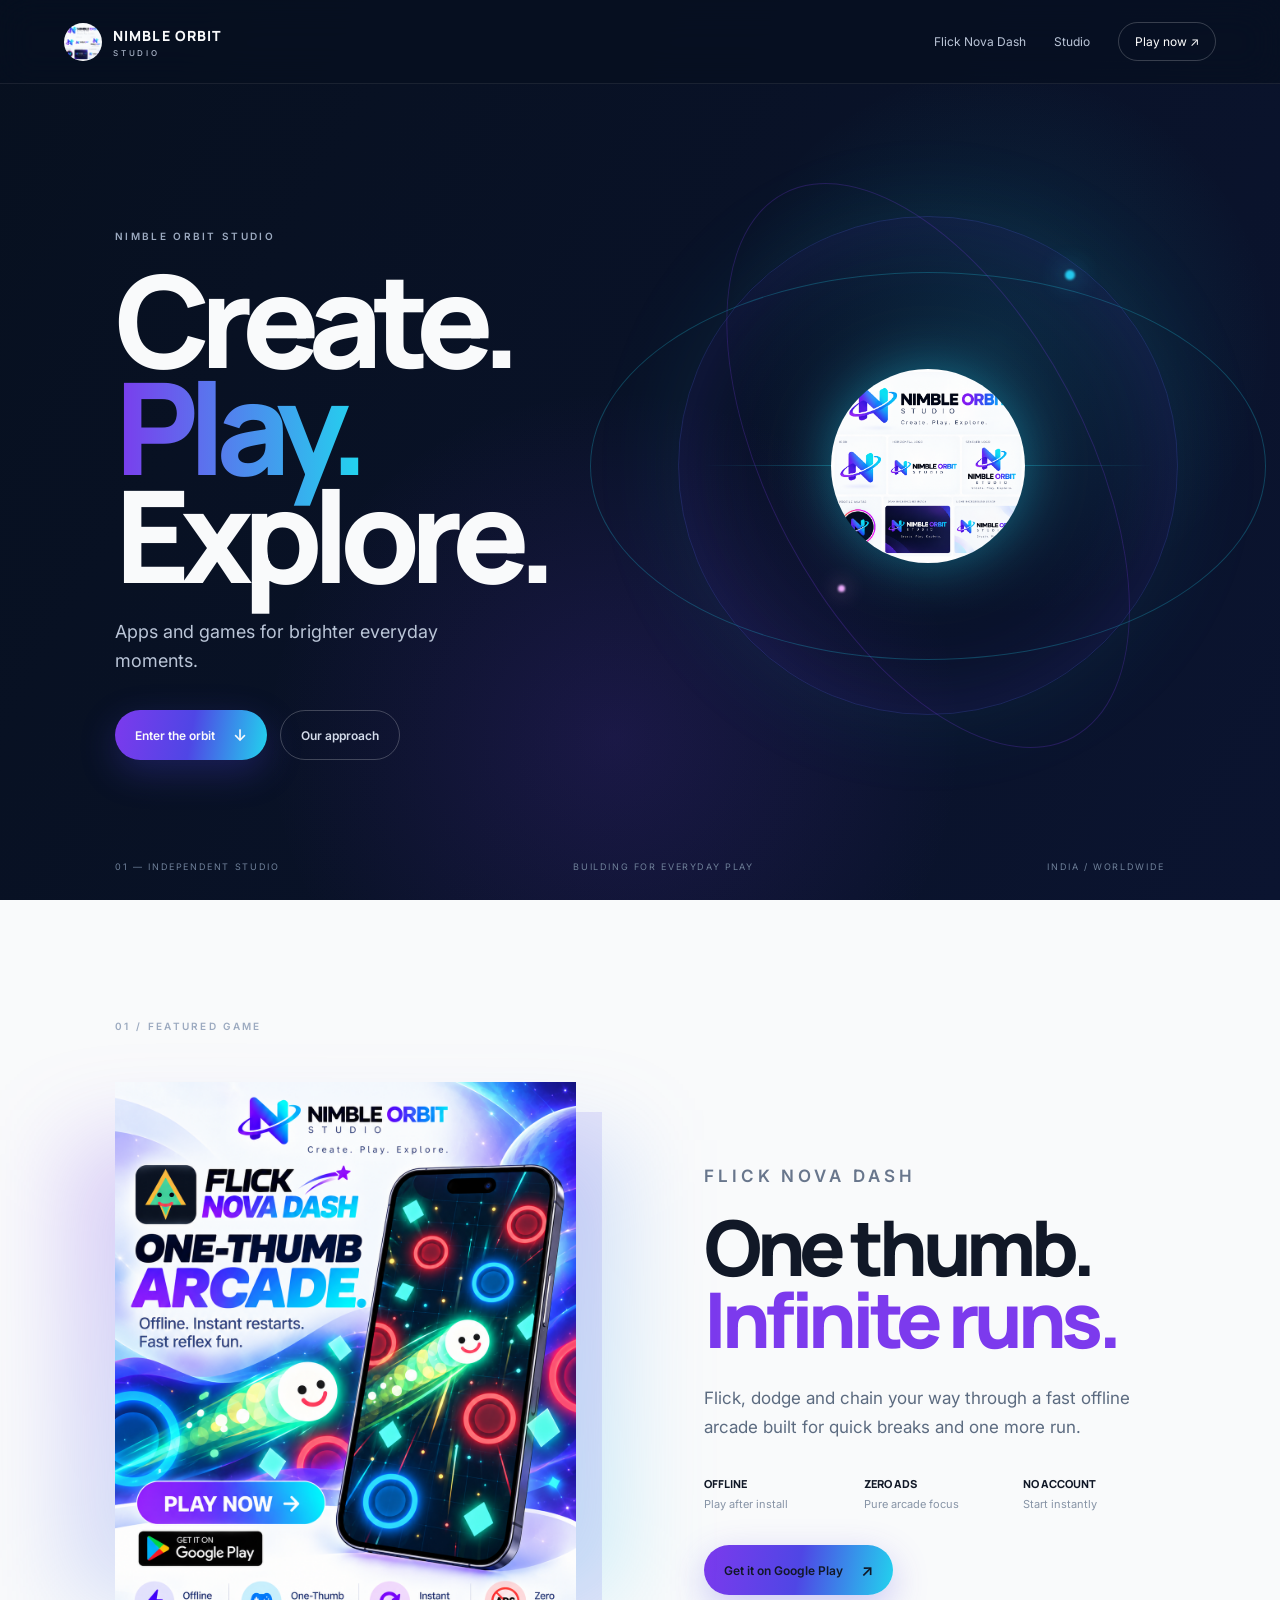
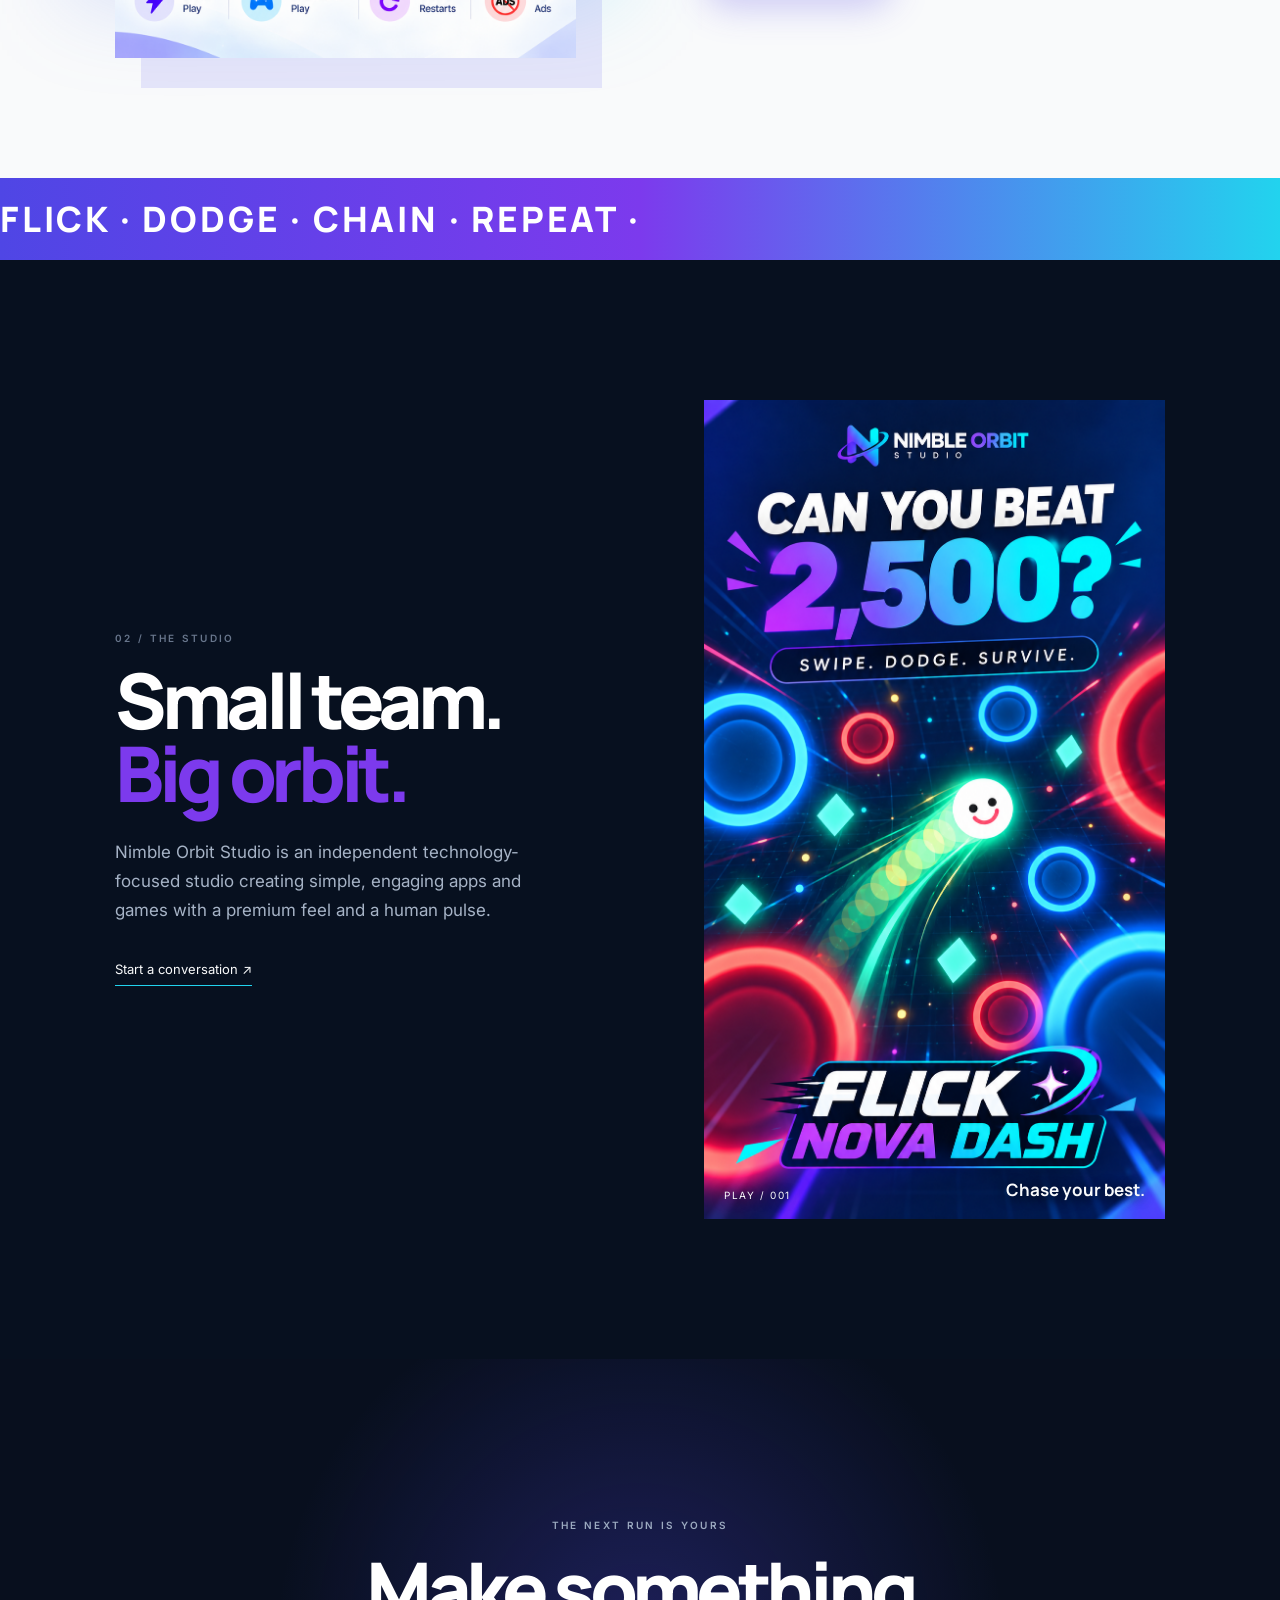
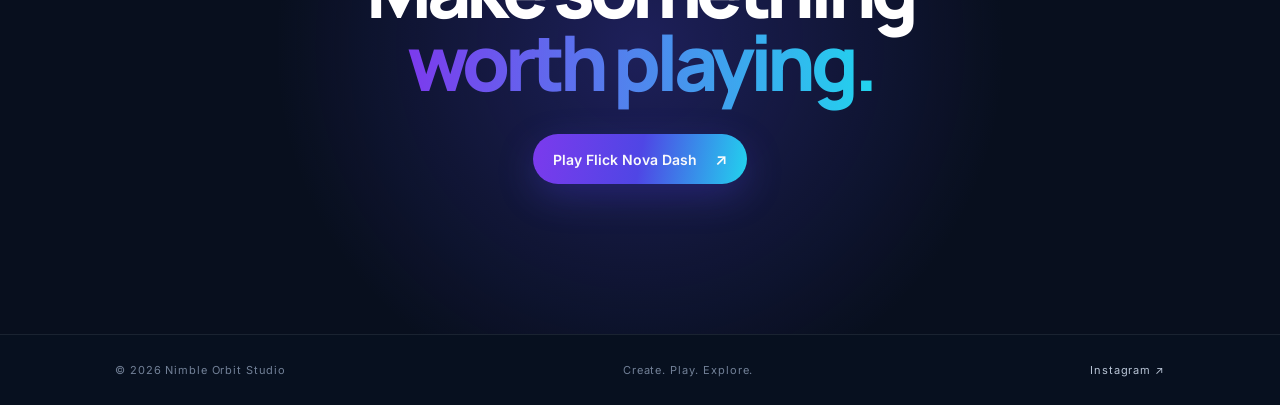
==== index.html @ 5fae5c67 "Create cinematic Nimble Orbit landing page" ====
<!doctype html><html lang="en"><head><meta charset="UTF-8"><meta name="viewport" content="width=device-width,initial-scale=1"><title>Nimble Orbit Studio — Create. Play. Explore.</title><link rel="preconnect" href="https://fonts.googleapis.com"><link rel="preconnect" href="https://fonts.gstatic.com" crossorigin><link href="https://fonts.googleapis.com/css2?family=Inter:wght@400;500;600&family=Manrope:wght@600;700;800&display=swap" rel="stylesheet"><link rel="stylesheet" href="styles.css"></head><body><header class="nav"><a class="brand" href="#top"><img src="assets/logo.png" alt="Nimble Orbit Studio"><span>NIMBLE ORBIT<small>STUDIO</small></span></a><nav><a href="#game">Flick Nova Dash</a><a href="#studio">Studio</a><a class="nav-cta" href="https://play.google.com/store/apps/details?id=com.nimbleorbit.flicknovadash">Play now <span>↗</span></a></nav></header><main id="top"><section class="hero"><div class="orb orb-a"></div><div class="orb orb-b"></div><div class="hero-copy"><p class="eyebrow">NIMBLE ORBIT STUDIO</p><h1>Create.<br><em>Play.</em><br>Explore.</h1><p class="lede">Apps and games for brighter everyday moments.</p><div class="actions"><a class="button primary" href="#game">Enter the orbit <span>↓</span></a><a class="button ghost" href="#studio">Our approach</a></div></div><div class="hero-mark"><img src="assets/logo.png" alt=""><div class="scanline"></div></div><div class="hero-foot"><span>01 — INDEPENDENT STUDIO</span><span>BUILDING FOR EVERYDAY PLAY</span><span>INDIA / WORLDWIDE</span></div></section><section id="game" class="game"><div class="section-label">01 / FEATURED GAME</div><div class="game-grid"><div class="game-art"><img src="assets/advertisement.png" alt="Flick Nova Dash — one-thumb arcade"><div class="art-glow"></div></div><div class="game-copy"><p class="eyebrow">FLICK NOVA DASH</p><h2>One thumb.<br><span>Infinite runs.</span></h2><p>Flick, dodge and chain your way through a fast offline arcade built for quick breaks and one more run.</p><div class="feature-list"><div><b>OFFLINE</b><small>Play after install</small></div><div><b>ZERO ADS</b><small>Pure arcade focus</small></div><div><b>NO ACCOUNT</b><small>Start instantly</small></div></div><a class="button primary" href="https://play.google.com/store/apps/details?id=com.nimbleorbit.flicknovadash">Get it on Google Play <span>↗</span></a></div></div></section><section class="marquee"><div>FLICK · DODGE · CHAIN · REPEAT · </div></section><section id="studio" class="studio"><div class="studio-copy"><div class="section-label">02 / THE STUDIO</div><h2>Small team.<br><span>Big orbit.</span></h2><p>Nimble Orbit Studio is an independent technology-focused studio creating simple, engaging apps and games with a premium feel and a human pulse.</p><a class="text-link" href="mailto:hello@nimbleorbitstudio.com">Start a conversation <span>↗</span></a></div><div class="studio-card"><img src="assets/gameplay.png" alt="Flick Nova Dash gameplay artwork"><div class="card-caption"><span>PLAY / 001</span><strong>Chase your best.</strong></div></div></section><section class="final-cta"><p class="eyebrow">THE NEXT RUN IS YOURS</p><h2>Make something<br><em>worth playing.</em></h2><a class="button primary" href="https://play.google.com/store/apps/details?id=com.nimbleorbit.flicknovadash">Play Flick Nova Dash <span>↗</span></a></section></main><footer><span>© 2026 Nimble Orbit Studio</span><span>Create. Play. Explore.</span><span><a href="https://www.instagram.com/nimbleorbitstudio/">Instagram ↗</a></span></footer></body></html>
---- styles.css ----
:root{--night:#07101f;--ink:#111827;--white:#f9fafb;--muted:#9aa8bd;--blue:#4f46e5;--violet:#7c3aed;--cyan:#22d3ee}*{box-sizing:border-box}html{scroll-behavior:smooth}body{margin:0;background:var(--night);color:var(--white);font-family:Inter,system-ui,sans-serif;overflow-x:hidden}a{color:inherit;text-decoration:none}.nav{height:84px;position:fixed;z-index:10;top:0;left:0;right:0;display:flex;align-items:center;justify-content:space-between;padding:0 5vw;background:rgba(7,16,31,.68);backdrop-filter:blur(18px);border-bottom:1px solid rgba(255,255,255,.08)}.brand{display:flex;align-items:center;gap:11px;font:800 14px Manrope;letter-spacing:.08em}.brand img{width:38px;height:38px;object-fit:cover;object-position:left;border-radius:50%}.brand small{display:block;color:#aab5c8;font:500 8px Inter;letter-spacing:.35em;margin-top:3px}.nav nav{display:flex;align-items:center;gap:28px;font-size:12px;color:#bac5d7}.nav-cta{color:white;border:1px solid rgba(255,255,255,.2);padding:11px 16px;border-radius:999px}.hero{min-height:100vh;position:relative;display:grid;align-items:center;padding:150px 9vw 70px;background:radial-gradient(circle at 78% 38%,rgba(34,211,238,.12),transparent 24%),radial-gradient(circle at 48% 82%,rgba(124,58,237,.15),transparent 35%),linear-gradient(120deg,#07101f,#0b1430)}.hero-copy{position:relative;z-index:2}.eyebrow,.section-label{font-size:10px;letter-spacing:.23em;color:#9caac0;font-weight:600}.hero h1{font:800 clamp(64px,10vw,146px)/.84 Manrope;letter-spacing:-.08em;margin:24px 0 30px}.hero h1 em,.final-cta em{font-style:normal;background:linear-gradient(90deg,var(--violet),var(--cyan));-webkit-background-clip:text;background-clip:text;color:transparent}.lede{max-width:370px;color:#bac5d7;font-size:18px;line-height:1.6}.actions{display:flex;gap:13px;margin-top:34px}.button{display:inline-flex;align-items:center;gap:18px;padding:15px 20px;border-radius:999px;font-size:12px;font-weight:600}.button span{font-size:16px}.primary{background:linear-gradient(100deg,var(--violet),var(--blue),var(--cyan));box-shadow:0 12px 36px rgba(79,70,229,.28)}.ghost{border:1px solid rgba(255,255,255,.22);color:#d3dbea}.hero-mark{position:absolute;right:8vw;top:24%;width:min(39vw,520px);height:min(39vw,520px);display:flex;align-items:center;justify-content:center;border:1px solid rgba(87,110,255,.22);border-radius:50%;box-shadow:inset 0 0 90px rgba(79,70,229,.16),0 0 100px rgba(34,211,238,.08)}.hero-mark:before,.hero-mark:after{content:"";position:absolute;border:1px solid rgba(34,211,238,.25);border-radius:50%;inset:11% -18%}.hero-mark:after{inset:-12% 18%;border-color:rgba(124,58,237,.24);transform:rotate(-28deg)}.hero-mark img{width:39%;height:39%;object-fit:cover;object-position:left;border-radius:50%;position:relative;z-index:1;filter:drop-shadow(0 0 28px rgba(34,211,238,.45))}.scanline{position:absolute;width:90%;height:1px;background:linear-gradient(90deg,transparent,var(--cyan),transparent);opacity:.5}.orb{position:absolute;border-radius:50%;filter:blur(1px)}.orb-a{width:10px;height:10px;background:var(--cyan);top:30%;right:16%;box-shadow:0 0 24px var(--cyan)}.orb-b{width:7px;height:7px;background:#f0abfc;top:65%;right:34%;box-shadow:0 0 20px #f0abfc}.hero-foot{position:absolute;bottom:28px;left:9vw;right:9vw;display:flex;justify-content:space-between;font-size:9px;letter-spacing:.18em;color:#6f8099}.game{padding:120px 9vw;background:#f9fafb;color:var(--ink)}.game .eyebrow,.studio .section-label{color:#68768c}.game-grid{display:grid;grid-template-columns:1fr 1fr;gap:10vw;align-items:center;margin-top:50px}.game-art{position:relative}.game-art img{width:100%;display:block;position:relative;z-index:1;box-shadow:26px 30px 0 rgba(79,70,229,.12)}.art-glow{position:absolute;inset:10% -10%;background:linear-gradient(135deg,rgba(124,58,237,.25),rgba(34,211,238,.2));filter:blur(45px)}.game h2,.studio h2,.final-cta h2{font:800 clamp(50px,6vw,84px)/.95 Manrope;letter-spacing:-.07em;margin:20px 0 28px}.game h2 span,.studio h2 span{color:var(--violet)}.game-copy>p,.studio-copy>p{color:#5c6b80;font-size:17px;line-height:1.7;max-width:430px}.feature-list{display:grid;grid-template-columns:repeat(3,1fr);gap:18px;margin:34px 0}.feature-list b{display:block;font:800 11px Manrope;color:var(--ink)}.feature-list small{display:block;color:#8794a6;font-size:11px;margin-top:6px}.marquee{overflow:hidden;white-space:nowrap;background:linear-gradient(90deg,var(--blue),var(--violet),var(--cyan));color:white;font:800 35px Manrope;letter-spacing:.08em;padding:17px 0}.marquee div{animation:slide 22s linear infinite}@keyframes slide{to{transform:translateX(-35%)}}.studio{display:grid;grid-template-columns:1fr 1fr;gap:10vw;padding:140px 9vw;align-items:center}.studio-copy h2{color:white}.studio-copy>p{color:#a6b3c6}.text-link{display:inline-block;margin-top:20px;padding-bottom:8px;border-bottom:1px solid var(--cyan);font-size:13px}.studio-card{position:relative}.studio-card img{width:100%;display:block}.card-caption{position:absolute;left:20px;right:20px;bottom:18px;display:flex;justify-content:space-between;align-items:end;text-shadow:0 2px 12px #000}.card-caption span{font-size:10px;letter-spacing:.16em}.card-caption strong{font:700 17px Manrope}.final-cta{text-align:center;padding:150px 20px;background:radial-gradient(circle,rgba(79,70,229,.3),transparent 52%),#080f1e}.final-cta h2{color:white;margin:22px 0 36px}.final-cta .button{font-size:14px}footer{display:flex;justify-content:space-between;padding:28px 9vw;color:#728097;font-size:11px;letter-spacing:.08em;border-top:1px solid rgba(255,255,255,.08)}footer a{color:#b9c5d6}@media(max-width:760px){.nav{padding:0 5vw}.nav nav a:not(.nav-cta){display:none}.hero{padding:140px 7vw 80px;min-height:100svh}.hero h1{font-size:72px}.hero-mark{width:72vw;height:72vw;right:14vw;top:47%;opacity:.45}.hero-copy{align-self:start}.hero-foot{left:7vw;right:7vw;font-size:7px}.hero-foot span:nth-child(2){display:none}.game,.studio{padding:90px 7vw}.game-grid,.studio{grid-template-columns:1fr;gap:55px}.game h2,.studio h2,.final-cta h2{font-size:58px}.feature-list{gap:10px}.feature-list small{font-size:9px}.studio{display:grid}.studio-copy{order:0}.studio-card{order:1}footer{padding:24px 7vw;font-size:9px}footer span:nth-child(2){display:none}}
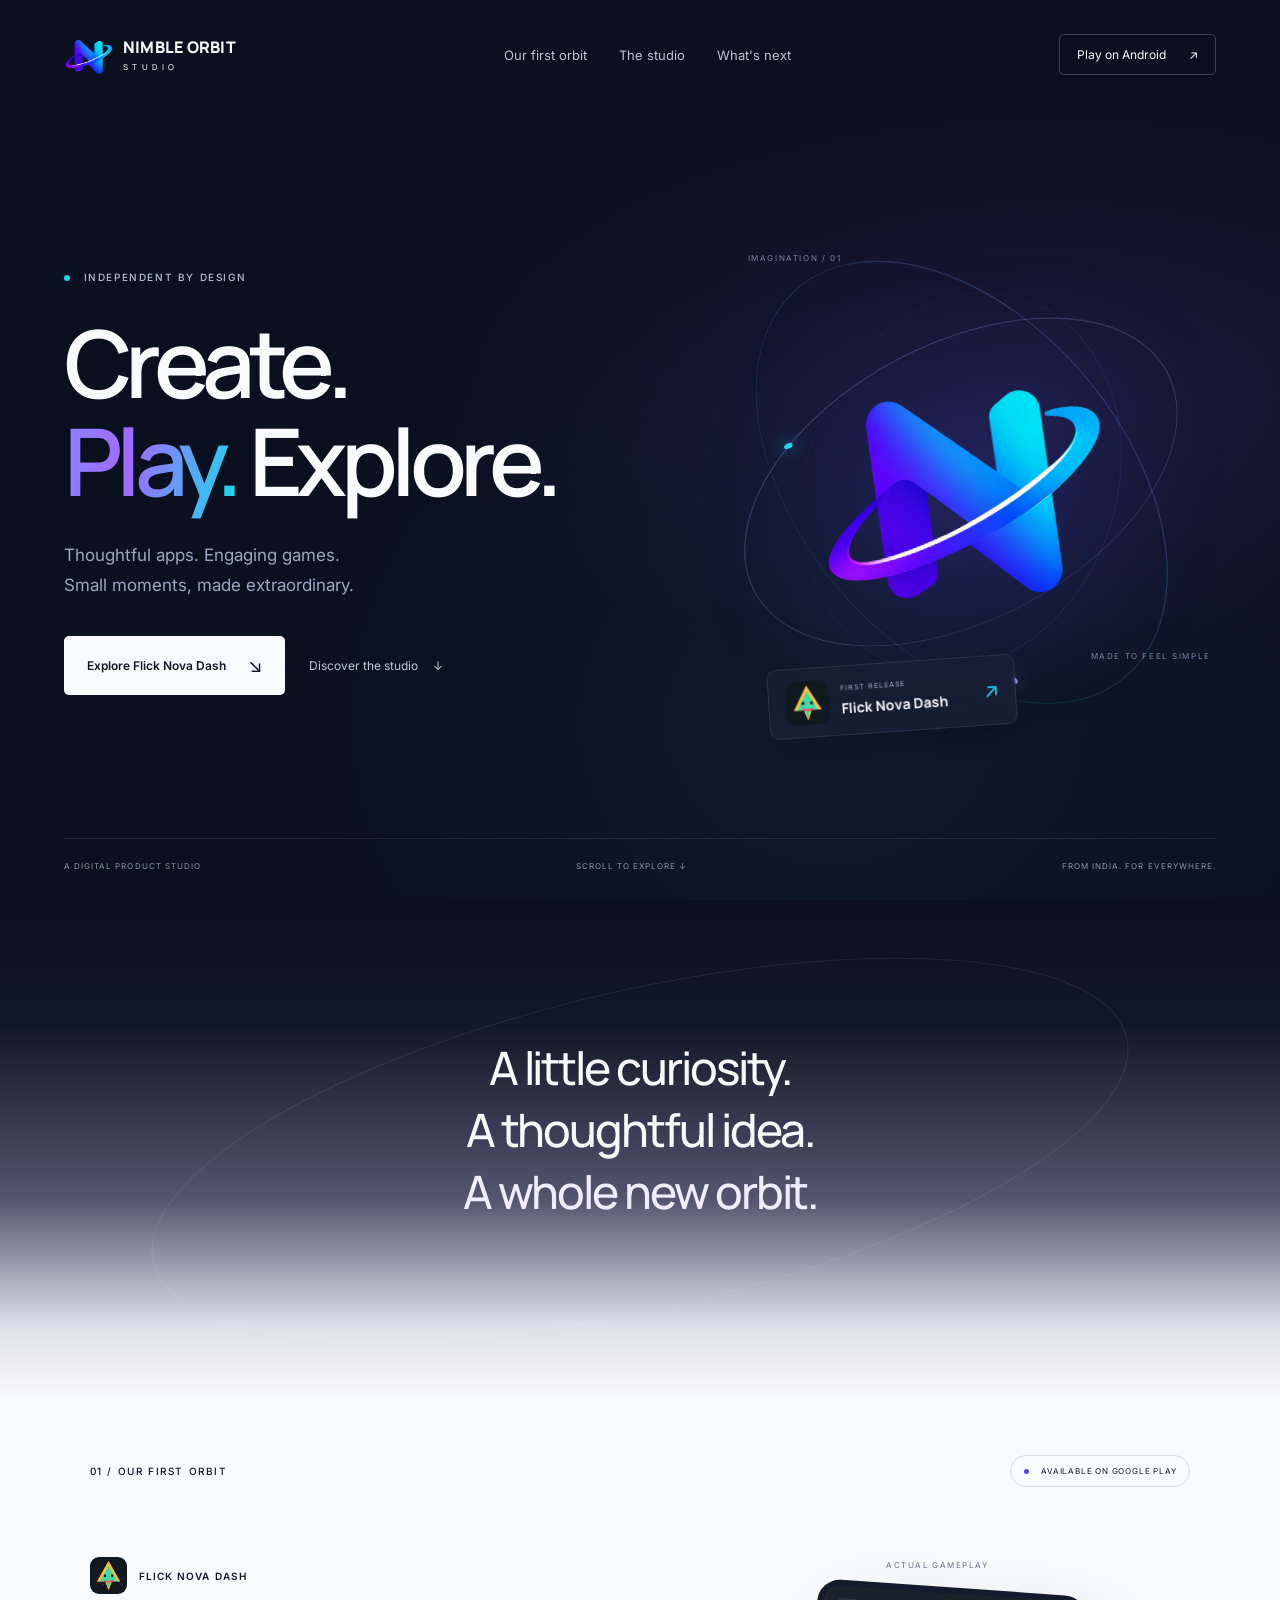
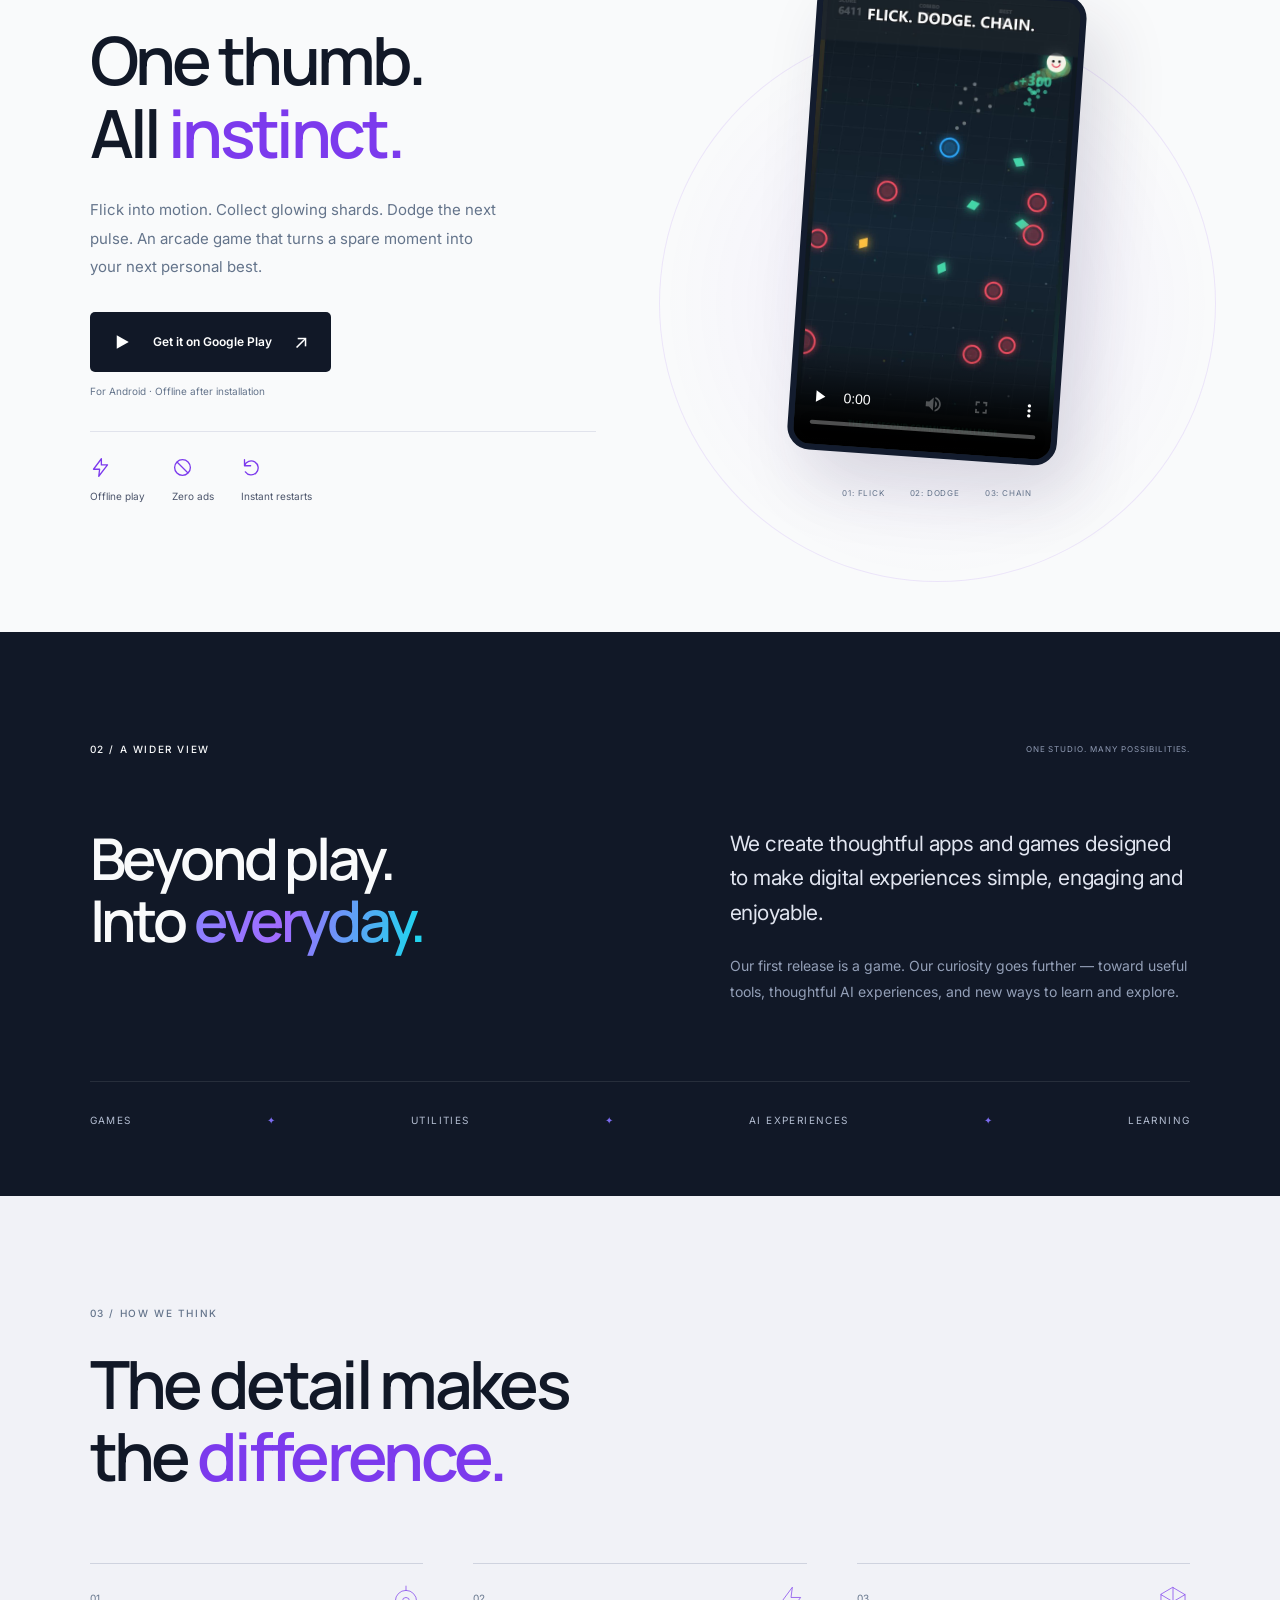
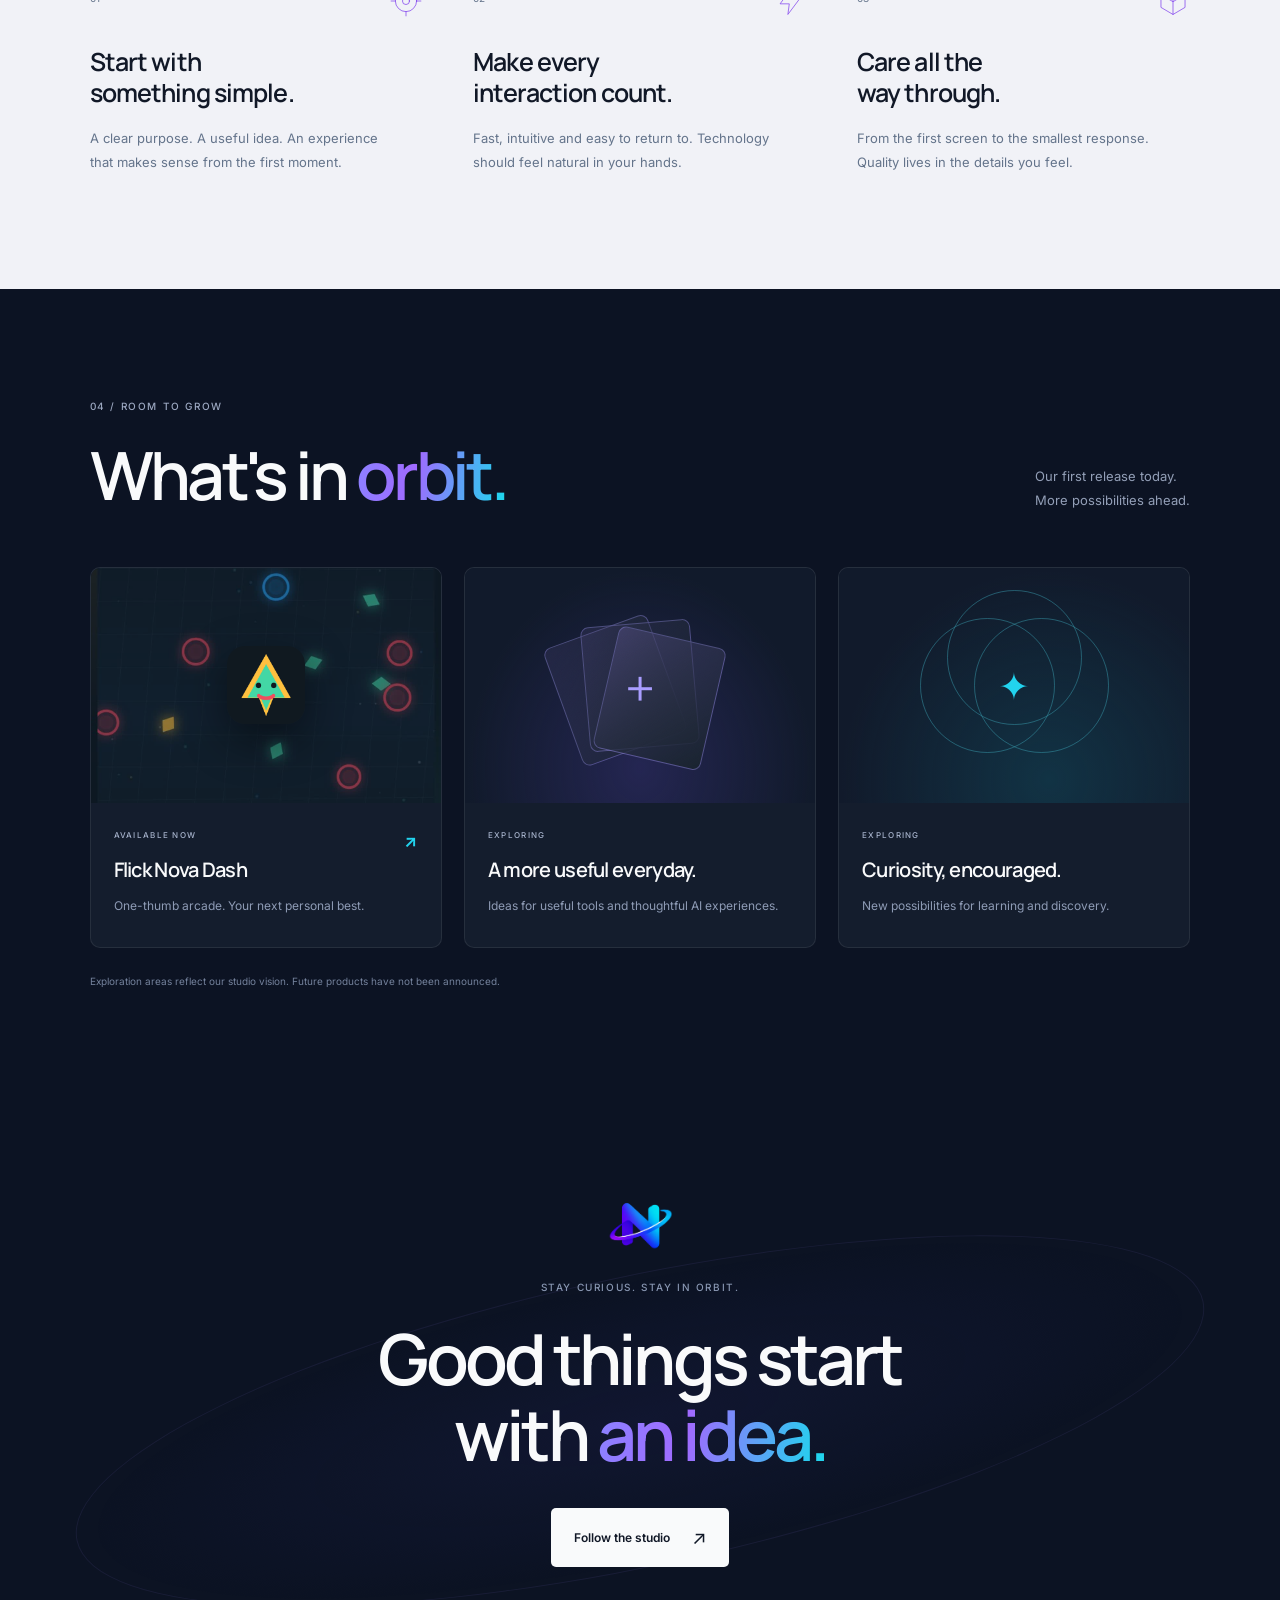
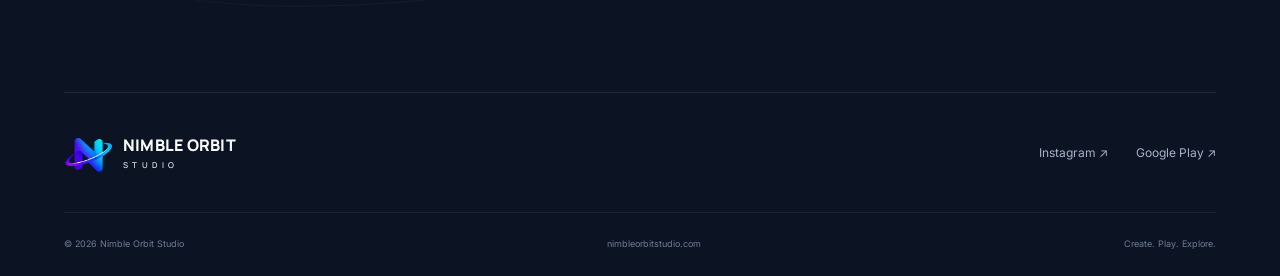
==== commit fbff859e: "Rebuild studio landing page with brand identity and authentic gameplay" ====
--- a/index.html
+++ b/index.html
@@ -1 +1,12 @@
-<!doctype html><html lang="en"><head><meta charset="UTF-8"><meta name="viewport" content="width=device-width,initial-scale=1"><title>Nimble Orbit Studio — Create. Play. Explore.</title><link rel="preconnect" href="https://fonts.googleapis.com"><link rel="preconnect" href="https://fonts.gstatic.com" crossorigin><link href="https://fonts.googleapis.com/css2?family=Inter:wght@400;500;600&family=Manrope:wght@600;700;800&display=swap" rel="stylesheet"><link rel="stylesheet" href="styles.css"></head><body><header class="nav"><a class="brand" href="#top"><img src="assets/logo.png" alt="Nimble Orbit Studio"><span>NIMBLE ORBIT<small>STUDIO</small></span></a><nav><a href="#game">Flick Nova Dash</a><a href="#studio">Studio</a><a class="nav-cta" href="https://play.google.com/store/apps/details?id=com.nimbleorbit.flicknovadash">Play now <span>↗</span></a></nav></header><main id="top"><section class="hero"><div class="orb orb-a"></div><div class="orb orb-b"></div><div class="hero-copy"><p class="eyebrow">NIMBLE ORBIT STUDIO</p><h1>Create.<br><em>Play.</em><br>Explore.</h1><p class="lede">Apps and games for brighter everyday moments.</p><div class="actions"><a class="button primary" href="#game">Enter the orbit <span>↓</span></a><a class="button ghost" href="#studio">Our approach</a></div></div><div class="hero-mark"><img src="assets/logo.png" alt=""><div class="scanline"></div></div><div class="hero-foot"><span>01 — INDEPENDENT STUDIO</span><span>BUILDING FOR EVERYDAY PLAY</span><span>INDIA / WORLDWIDE</span></div></section><section id="game" class="game"><div class="section-label">01 / FEATURED GAME</div><div class="game-grid"><div class="game-art"><img src="assets/advertisement.png" alt="Flick Nova Dash — one-thumb arcade"><div class="art-glow"></div></div><div class="game-copy"><p class="eyebrow">FLICK NOVA DASH</p><h2>One thumb.<br><span>Infinite runs.</span></h2><p>Flick, dodge and chain your way through a fast offline arcade built for quick breaks and one more run.</p><div class="feature-list"><div><b>OFFLINE</b><small>Play after install</small></div><div><b>ZERO ADS</b><small>Pure arcade focus</small></div><div><b>NO ACCOUNT</b><small>Start instantly</small></div></div><a class="button primary" href="https://play.google.com/store/apps/details?id=com.nimbleorbit.flicknovadash">Get it on Google Play <span>↗</span></a></div></div></section><section class="marquee"><div>FLICK · DODGE · CHAIN · REPEAT · </div></section><section id="studio" class="studio"><div class="studio-copy"><div class="section-label">02 / THE STUDIO</div><h2>Small team.<br><span>Big orbit.</span></h2><p>Nimble Orbit Studio is an independent technology-focused studio creating simple, engaging apps and games with a premium feel and a human pulse.</p><a class="text-link" href="mailto:hello@nimbleorbitstudio.com">Start a conversation <span>↗</span></a></div><div class="studio-card"><img src="assets/gameplay.png" alt="Flick Nova Dash gameplay artwork"><div class="card-caption"><span>PLAY / 001</span><strong>Chase your best.</strong></div></div></section><section class="final-cta"><p class="eyebrow">THE NEXT RUN IS YOURS</p><h2>Make something<br><em>worth playing.</em></h2><a class="button primary" href="https://play.google.com/store/apps/details?id=com.nimbleorbit.flicknovadash">Play Flick Nova Dash <span>↗</span></a></section></main><footer><span>© 2026 Nimble Orbit Studio</span><span>Create. Play. Explore.</span><span><a href="https://www.instagram.com/nimbleorbitstudio/">Instagram ↗</a></span></footer></body></html>
+<!doctype html>
+<html lang="en"><head><meta charset="utf-8"><meta name="viewport" content="width=device-width,initial-scale=1"><title>Nimble Orbit Studio — Create. Play. Explore.</title><meta name="description" content="Thoughtful apps. Engaging games. Meet Nimble Orbit Studio and Flick Nova Dash, our one-thumb offline arcade game for Android."><meta name="theme-color" content="#111827"><link rel="icon" href="assets/orbit-symbol.png"><link rel="preconnect" href="https://fonts.googleapis.com"><link rel="preconnect" href="https://fonts.gstatic.com" crossorigin><link href="https://fonts.googleapis.com/css2?family=Inter:wght@400;500;600&family=Manrope:wght@400;500;600;700;800&display=swap" rel="stylesheet"><link rel="stylesheet" href="styles.css"><script src="app.js" defer></script></head>
+<body><a class="skip" href="#flagship">Skip to featured product</a><div class="scroll-progress" aria-hidden="true"></div>
+<header class="nav"><a class="brand" href="#home" aria-label="Nimble Orbit Studio home"><img src="assets/orbit-symbol.png" alt=""><span>NIMBLE ORBIT<small>STUDIO</small></span></a><nav aria-label="Main navigation"><a href="#flagship">Our first orbit</a><a href="#vision">The studio</a><a href="#next">What's next</a></nav><a class="nav-cta" href="https://play.google.com/store/apps/details?id=com.nimbleorbit.flicknovadash">Play on Android <span>↗</span></a></header>
+<main><section class="hero" id="home"><div class="hero-ambient" aria-hidden="true"></div><div class="hero-content"><p class="eyebrow"><span class="status-dot"></span> INDEPENDENT BY DESIGN</p><h1>Create.<br><span class="gradient-text">Play.</span> Explore.</h1><p class="hero-description">Thoughtful apps. Engaging games.<br>Small moments, made extraordinary.</p><div class="actions"><a class="button primary" href="#flagship">Explore Flick Nova Dash <span>↘</span></a><a class="quiet" href="#vision">Discover the studio <span>↓</span></a></div></div><div class="orbital-stage" aria-hidden="true"><div class="orbit-track track-one"><i></i></div><div class="orbit-track track-two"><i></i></div><div class="orbit-track track-three"></div><div class="core"><img src="assets/orbit-symbol.png" alt=""></div><span class="coordinate c-one">IMAGINATION / 01</span><span class="coordinate c-two">MADE TO FEEL SIMPLE</span><div class="floating-teaser"><img src="assets/game-icon.jpg" alt=""><div><span>FIRST RELEASE</span><strong>Flick Nova Dash</strong></div><b>↗</b></div></div><div class="hero-bottom"><span>A DIGITAL PRODUCT STUDIO</span><a href="#flagship">SCROLL TO EXPLORE ↓</a><span>FROM INDIA. FOR EVERYWHERE.</span></div></section>
+<section class="bridge" aria-label="Our belief"><div class="bridge-orbit" aria-hidden="true"></div><p class="reveal">A little curiosity.<br>A thoughtful idea.<br><span>A whole new orbit.</span></p></section>
+<section class="flagship section" id="flagship"><div class="section-top reveal"><p class="eyebrow">01 / OUR FIRST ORBIT</p><span class="pill"><span class="status-dot"></span> AVAILABLE ON GOOGLE PLAY</span></div><div class="product-grid"><div class="product-copy reveal"><div class="product-name"><img src="assets/game-icon.jpg" alt="">FLICK NOVA DASH</div><h2>One thumb.<br>All <span class="violet">instinct.</span></h2><p>Flick into motion. Collect glowing shards. Dodge the next pulse. An arcade game that turns a spare moment into your next personal best.</p><a class="button dark" href="https://play.google.com/store/apps/details?id=com.nimbleorbit.flicknovadash"><svg viewBox="0 0 24 24" aria-hidden="true"><path d="M5 3 21 12 5 21Z"/></svg> Get it on Google Play <span>↗</span></a><p class="micro">For Android · Offline after installation</p><div class="benefits"><div><svg viewBox="0 0 24 24" aria-hidden="true"><path d="m13 2-9 12h7l-1 8 10-13h-7Z"/></svg><span>Offline play</span></div><div><svg viewBox="0 0 24 24" aria-hidden="true"><circle cx="12" cy="12" r="9"/><path d="m6 6 12 12"/></svg><span>Zero ads</span></div><div><svg viewBox="0 0 24 24" aria-hidden="true"><path d="M4 10a8 8 0 1 1 1 7M4 3v7h7"/></svg><span>Instant restarts</span></div></div></div><div class="product-stage reveal"><div class="stage-ring" aria-hidden="true"></div><span class="frame-label">ACTUAL GAMEPLAY</span><div class="game-device"><video id="gameplay" controls playsinline preload="none" poster="assets/gameplay-frame.jpg" aria-label="Flick Nova Dash one-thumb gameplay"><source src="assets/gameplay.mp4" type="video/mp4">Your browser does not support video.</video></div><div class="game-note"><span>01: FLICK</span><span>02: DODGE</span><span>03: CHAIN</span></div></div></div></section>
+<section class="vision section" id="vision"><div class="section-top reveal"><p class="eyebrow">02 / A WIDER VIEW</p><span class="section-aside">ONE STUDIO. MANY POSSIBILITIES.</span></div><div class="vision-grid"><h2 class="reveal">Beyond play.<br>Into <span class="gradient-text">everyday.</span></h2><div class="vision-copy reveal"><p class="large-copy">We create thoughtful apps and games designed to make digital experiences simple, engaging and enjoyable.</p><p>Our first release is a game. Our curiosity goes further — toward useful tools, thoughtful AI experiences, and new ways to learn and explore.</p></div></div><div class="discipline-line reveal"><span>GAMES</span><i>✦</i><span>UTILITIES</span><i>✦</i><span>AI EXPERIENCES</span><i>✦</i><span>LEARNING</span></div></section>
+<section class="approach section"><div class="reveal"><p class="eyebrow">03 / HOW WE THINK</p><h2>The detail makes<br>the <span class="violet">difference.</span></h2></div><div class="principles"><article class="reveal"><span class="number">01</span><svg viewBox="0 0 48 48" aria-hidden="true"><circle cx="24" cy="24" r="15"/><circle cx="24" cy="24" r="5"/><path d="M24 3v6m0 30v6M3 24h6m30 0h6"/></svg><h3>Start with<br>something simple.</h3><p>A clear purpose. A useful idea. An experience that makes sense from the first moment.</p></article><article class="reveal"><span class="number">02</span><svg viewBox="0 0 48 48" aria-hidden="true"><path d="m27 5-17 23h13l-2 15 18-24H26Z"/></svg><h3>Make every<br>interaction count.</h3><p>Fast, intuitive and easy to return to. Technology should feel natural in your hands.</p></article><article class="reveal"><span class="number">03</span><svg viewBox="0 0 48 48" aria-hidden="true"><path d="m24 5 17 10v18L24 43 7 33V15Zm0 0v38M7 15l17 10 17-10"/></svg><h3>Care all the<br>way through.</h3><p>From the first screen to the smallest response. Quality lives in the details you feel.</p></article></div></section>
+<section class="next section" id="next"><div class="next-heading reveal"><div><p class="eyebrow">04 / ROOM TO GROW</p><h2>What's in <span class="gradient-text">orbit.</span></h2></div><p>Our first release today.<br>More possibilities ahead.</p></div><div class="portfolio"><a class="portfolio-card live-card reveal" href="#flagship"><div class="portfolio-art"><img class="card-game" src="assets/gameplay-frame.jpg" alt="Authentic Flick Nova Dash gameplay" loading="lazy"><img class="card-icon" src="assets/game-icon.jpg" alt="" loading="lazy"></div><div class="card-copy"><span class="eyebrow">AVAILABLE NOW <b>↗</b></span><h3>Flick Nova Dash</h3><p>One-thumb arcade. Your next personal best.</p></div></a><article class="portfolio-card reveal"><div class="concept-art utility-art" aria-hidden="true"><i></i><i></i><i></i><span>＋</span></div><div class="card-copy"><span class="eyebrow">EXPLORING</span><h3>A more useful everyday.</h3><p>Ideas for useful tools and thoughtful AI experiences.</p></div></article><article class="portfolio-card reveal"><div class="concept-art learning-art" aria-hidden="true"><i></i><i></i><i></i><span>✦</span></div><div class="card-copy"><span class="eyebrow">EXPLORING</span><h3>Curiosity, encouraged.</h3><p>New possibilities for learning and discovery.</p></div></article></div><p class="concept-note">Exploration areas reflect our studio vision. Future products have not been announced.</p></section>
+<section class="closing"><div class="closing-orbit" aria-hidden="true"></div><div class="reveal"><img src="assets/orbit-symbol.png" alt="" loading="lazy"><p class="eyebrow">STAY CURIOUS. STAY IN ORBIT.</p><h2>Good things start<br>with <span class="gradient-text">an idea.</span></h2><a class="button primary" href="https://www.instagram.com/nimbleorbitstudio/" target="_blank" rel="noopener noreferrer">Follow the studio <span>↗</span></a></div></section></main>
+<footer><div class="footer-top"><a class="brand" href="#home"><img src="assets/orbit-symbol.png" alt=""><span>NIMBLE ORBIT<small>STUDIO</small></span></a><div><a href="https://www.instagram.com/nimbleorbitstudio/">Instagram ↗</a><a href="https://play.google.com/store/apps/details?id=com.nimbleorbit.flicknovadash">Google Play ↗</a></div></div><div class="footer-bottom"><span>© 2026 Nimble Orbit Studio</span><span>nimbleorbitstudio.com</span><span>Create. Play. Explore.</span></div></footer></body></html>
--- a/styles.css
+++ b/styles.css
@@ -1 +1 @@
-:root{--night:#07101f;--ink:#111827;--white:#f9fafb;--muted:#9aa8bd;--blue:#4f46e5;--violet:#7c3aed;--cyan:#22d3ee}*{box-sizing:border-box}html{scroll-behavior:smooth}body{margin:0;background:var(--night);color:var(--white);font-family:Inter,system-ui,sans-serif;overflow-x:hidden}a{color:inherit;text-decoration:none}.nav{height:84px;position:fixed;z-index:10;top:0;left:0;right:0;display:flex;align-items:center;justify-content:space-between;padding:0 5vw;background:rgba(7,16,31,.68);backdrop-filter:blur(18px);border-bottom:1px solid rgba(255,255,255,.08)}.brand{display:flex;align-items:center;gap:11px;font:800 14px Manrope;letter-spacing:.08em}.brand img{width:38px;height:38px;object-fit:cover;object-position:left;border-radius:50%}.brand small{display:block;color:#aab5c8;font:500 8px Inter;letter-spacing:.35em;margin-top:3px}.nav nav{display:flex;align-items:center;gap:28px;font-size:12px;color:#bac5d7}.nav-cta{color:white;border:1px solid rgba(255,255,255,.2);padding:11px 16px;border-radius:999px}.hero{min-height:100vh;position:relative;display:grid;align-items:center;padding:150px 9vw 70px;background:radial-gradient(circle at 78% 38%,rgba(34,211,238,.12),transparent 24%),radial-gradient(circle at 48% 82%,rgba(124,58,237,.15),transparent 35%),linear-gradient(120deg,#07101f,#0b1430)}.hero-copy{position:relative;z-index:2}.eyebrow,.section-label{font-size:10px;letter-spacing:.23em;color:#9caac0;font-weight:600}.hero h1{font:800 clamp(64px,10vw,146px)/.84 Manrope;letter-spacing:-.08em;margin:24px 0 30px}.hero h1 em,.final-cta em{font-style:normal;background:linear-gradient(90deg,var(--violet),var(--cyan));-webkit-background-clip:text;background-clip:text;color:transparent}.lede{max-width:370px;color:#bac5d7;font-size:18px;line-height:1.6}.actions{display:flex;gap:13px;margin-top:34px}.button{display:inline-flex;align-items:center;gap:18px;padding:15px 20px;border-radius:999px;font-size:12px;font-weight:600}.button span{font-size:16px}.primary{background:linear-gradient(100deg,var(--violet),var(--blue),var(--cyan));box-shadow:0 12px 36px rgba(79,70,229,.28)}.ghost{border:1px solid rgba(255,255,255,.22);color:#d3dbea}.hero-mark{position:absolute;right:8vw;top:24%;width:min(39vw,520px);height:min(39vw,520px);display:flex;align-items:center;justify-content:center;border:1px solid rgba(87,110,255,.22);border-radius:50%;box-shadow:inset 0 0 90px rgba(79,70,229,.16),0 0 100px rgba(34,211,238,.08)}.hero-mark:before,.hero-mark:after{content:"";position:absolute;border:1px solid rgba(34,211,238,.25);border-radius:50%;inset:11% -18%}.hero-mark:after{inset:-12% 18%;border-color:rgba(124,58,237,.24);transform:rotate(-28deg)}.hero-mark img{width:39%;height:39%;object-fit:cover;object-position:left;border-radius:50%;position:relative;z-index:1;filter:drop-shadow(0 0 28px rgba(34,211,238,.45))}.scanline{position:absolute;width:90%;height:1px;background:linear-gradient(90deg,transparent,var(--cyan),transparent);opacity:.5}.orb{position:absolute;border-radius:50%;filter:blur(1px)}.orb-a{width:10px;height:10px;background:var(--cyan);top:30%;right:16%;box-shadow:0 0 24px var(--cyan)}.orb-b{width:7px;height:7px;background:#f0abfc;top:65%;right:34%;box-shadow:0 0 20px #f0abfc}.hero-foot{position:absolute;bottom:28px;left:9vw;right:9vw;display:flex;justify-content:space-between;font-size:9px;letter-spacing:.18em;color:#6f8099}.game{padding:120px 9vw;background:#f9fafb;color:var(--ink)}.game .eyebrow,.studio .section-label{color:#68768c}.game-grid{display:grid;grid-template-columns:1fr 1fr;gap:10vw;align-items:center;margin-top:50px}.game-art{position:relative}.game-art img{width:100%;display:block;position:relative;z-index:1;box-shadow:26px 30px 0 rgba(79,70,229,.12)}.art-glow{position:absolute;inset:10% -10%;background:linear-gradient(135deg,rgba(124,58,237,.25),rgba(34,211,238,.2));filter:blur(45px)}.game h2,.studio h2,.final-cta h2{font:800 clamp(50px,6vw,84px)/.95 Manrope;letter-spacing:-.07em;margin:20px 0 28px}.game h2 span,.studio h2 span{color:var(--violet)}.game-copy>p,.studio-copy>p{color:#5c6b80;font-size:17px;line-height:1.7;max-width:430px}.feature-list{display:grid;grid-template-columns:repeat(3,1fr);gap:18px;margin:34px 0}.feature-list b{display:block;font:800 11px Manrope;color:var(--ink)}.feature-list small{display:block;color:#8794a6;font-size:11px;margin-top:6px}.marquee{overflow:hidden;white-space:nowrap;background:linear-gradient(90deg,var(--blue),var(--violet),var(--cyan));color:white;font:800 35px Manrope;letter-spacing:.08em;padding:17px 0}.marquee div{animation:slide 22s linear infinite}@keyframes slide{to{transform:translateX(-35%)}}.studio{display:grid;grid-template-columns:1fr 1fr;gap:10vw;padding:140px 9vw;align-items:center}.studio-copy h2{color:white}.studio-copy>p{color:#a6b3c6}.text-link{display:inline-block;margin-top:20px;padding-bottom:8px;border-bottom:1px solid var(--cyan);font-size:13px}.studio-card{position:relative}.studio-card img{width:100%;display:block}.card-caption{position:absolute;left:20px;right:20px;bottom:18px;display:flex;justify-content:space-between;align-items:end;text-shadow:0 2px 12px #000}.card-caption span{font-size:10px;letter-spacing:.16em}.card-caption strong{font:700 17px Manrope}.final-cta{text-align:center;padding:150px 20px;background:radial-gradient(circle,rgba(79,70,229,.3),transparent 52%),#080f1e}.final-cta h2{color:white;margin:22px 0 36px}.final-cta .button{font-size:14px}footer{display:flex;justify-content:space-between;padding:28px 9vw;color:#728097;font-size:11px;letter-spacing:.08em;border-top:1px solid rgba(255,255,255,.08)}footer a{color:#b9c5d6}@media(max-width:760px){.nav{padding:0 5vw}.nav nav a:not(.nav-cta){display:none}.hero{padding:140px 7vw 80px;min-height:100svh}.hero h1{font-size:72px}.hero-mark{width:72vw;height:72vw;right:14vw;top:47%;opacity:.45}.hero-copy{align-self:start}.hero-foot{left:7vw;right:7vw;font-size:7px}.hero-foot span:nth-child(2){display:none}.game,.studio{padding:90px 7vw}.game-grid,.studio{grid-template-columns:1fr;gap:55px}.game h2,.studio h2,.final-cta h2{font-size:58px}.feature-list{gap:10px}.feature-list small{font-size:9px}.studio{display:grid}.studio-copy{order:0}.studio-card{order:1}footer{padding:24px 7vw;font-size:9px}footer span:nth-child(2){display:none}}
+:root{--night:#111827;--white:#f9fafb;--slate:#64748b;--blue:#4f46e5;--violet:#7c3aed;--cyan:#22d3ee;--progress:0;--hero-scroll:0}*{box-sizing:border-box}html{scroll-behavior:smooth;scroll-padding-top:95px}body{margin:0;background:var(--night);color:var(--white);font-family:Inter,sans-serif;-webkit-font-smoothing:antialiased}a{color:inherit;text-decoration:none}button,a,video{-webkit-tap-highlight-color:transparent}a:focus-visible,video:focus-visible{outline:3px solid var(--cyan);outline-offset:6px}h1,h2,h3,.brand{font-family:Manrope,sans-serif}h1,h2,h3,p{margin:0}h2{font-size:clamp(42px,5.2vw,76px);font-weight:600;line-height:1.09;letter-spacing:-.055em}svg{width:24px;height:24px;fill:none;stroke:currentColor;stroke-width:1.5;stroke-linecap:round;stroke-linejoin:round}img{max-width:100%;display:block}.skip{position:fixed;top:-80px;left:20px;background:white;color:#111827;padding:16px;z-index:100}.skip:focus{top:10px}.scroll-progress{height:2px;position:fixed;top:0;left:0;width:100%;transform:scaleX(var(--progress));transform-origin:left;background:linear-gradient(90deg,var(--blue),var(--violet),var(--cyan));z-index:30}.nav{position:absolute;top:0;left:0;right:0;z-index:20;padding:30px 5%;display:flex;align-items:center;justify-content:space-between;gap:24px}.brand{display:flex;align-items:center;gap:10px;font-size:16px;font-weight:800;letter-spacing:.015em;line-height:1.15}.brand img{width:49px;height:49px;object-fit:contain}.brand small{display:block;font-size:8px;font-weight:500;letter-spacing:.55em;margin-top:5px}.nav nav{display:flex;gap:32px;color:#bdc3d4;font-size:13px}.nav nav a:hover,.quiet:hover{color:var(--cyan)}.nav-cta{font-size:12px;padding:12px 17px;border:1px solid #ffffff35;border-radius:5px}.nav-cta span{margin-left:20px}.hero{min-height:800px;height:100svh;max-height:1100px;position:relative;overflow:hidden;padding:165px 5% 100px;display:grid;grid-template-columns:1.15fr 1fr;align-items:center;background:#0a1020}.hero-ambient{position:absolute;inset:0;background:radial-gradient(ellipse at 82% 44%,#31256366,transparent 42%),radial-gradient(ellipse at 65% 80%,#183b563f,transparent 45%);pointer-events:none}.hero:after{content:"";position:absolute;inset:0;opacity:.15;background-image:radial-gradient(#a6b7d5 .7px,transparent .7px);background-size:50px 50px;mask-image:linear-gradient(90deg,transparent,#000);pointer-events:none}.hero-content{position:relative;z-index:2;transform:translateY(calc(var(--hero-scroll)*-35px))}.eyebrow{font-size:10px;font-weight:500;letter-spacing:.16em;line-height:1.5}.status-dot{display:inline-block;width:6px;height:6px;background:var(--cyan);border-radius:100%;margin-right:9px;box-shadow:0 0 15px #22d3ee55}.hero .eyebrow{color:#b9c1d7;margin-bottom:28px}.hero h1{font-size:clamp(70px,7.3vw,112px);font-weight:600;line-height:1.05;letter-spacing:-.07em;white-space:nowrap}.gradient-text{background:linear-gradient(100deg,#8d80ff 5%,#a06aff 40%,#22d3ee 95%);color:transparent;background-clip:text;-webkit-background-clip:text}.hero-description{font-size:17px;line-height:1.8;color:#9ca8c1;margin-top:30px}.actions{display:flex;align-items:center;gap:24px;margin-top:35px;flex-wrap:wrap}.button{display:inline-flex;align-items:center;justify-content:center;gap:22px;font-size:12px;font-weight:600;padding:18px 23px;border-radius:5px;transition:transform .25s,box-shadow .25s}.button:hover{transform:translateY(-3px);box-shadow:0 8px 30px #7c3aed35}.primary{background:var(--white);color:#111827}.button span{font-size:19px;font-weight:400}.quiet{font-size:12px;color:#c0c8d8}.quiet span{margin-left:12px}.orbital-stage{position:relative;aspect-ratio:1;z-index:1;transform:translateY(calc(var(--hero-scroll)*45px));margin-left:5%;perspective:900px}.core{position:absolute;inset:20%;display:grid;place-items:center;filter:drop-shadow(0 0 70px #4f46e559);animation:float 8s ease-in-out infinite}.core img{width:100%;transform:rotate(-8deg)}.orbit-track{position:absolute;border:1px solid #c4c3ff30;border-radius:50%;inset:4%;transform:rotate(-28deg) scaleY(.59);box-shadow:0 -1px 0 #9b75ff55}.track-two{inset:0%;transform:rotate(50deg) scaleY(.64);border-color:#22d3ee25}.track-three{inset:12%;transform:rotate(110deg) scaleY(.8);border-style:dashed;opacity:.35}.orbit-track i{position:absolute;left:20%;top:8%;width:9px;height:9px;background:#22d3ee;border-radius:50%;box-shadow:0 0 20px #22d3ee}.track-two i{left:86%;top:76%;width:7px;height:7px;background:#a880ff;box-shadow:0 0 20px #8d80ff}.coordinate{position:absolute;font-size:8px;letter-spacing:.2em;color:#7a86a5}.c-one{top:5%;left:8%}.c-two{bottom:15%;right:1%}.floating-teaser{position:absolute;bottom:1%;left:12%;display:flex;align-items:center;gap:12px;background:#182035b3;backdrop-filter:blur(16px);border:1px solid #ffffff18;border-radius:9px;padding:12px 16px;box-shadow:0 18px 40px #0003;transform:rotate(-4deg)}.floating-teaser img{height:44px;width:44px;border-radius:10px}.floating-teaser span{font-size:7px;color:#a1aec8;letter-spacing:.14em;display:block;margin-bottom:5px}.floating-teaser strong{font-family:Manrope;font-size:14px}.floating-teaser b{font-size:20px;font-weight:400;margin-left:24px;color:var(--cyan)}.hero-bottom{position:absolute;left:5%;right:5%;bottom:29px;display:flex;justify-content:space-between;border-top:1px solid #ffffff17;padding-top:22px;color:#8995af;font-size:8px;letter-spacing:.13em;z-index:2}.bridge{position:relative;overflow:hidden;min-height:500px;display:grid;place-items:center;text-align:center;background:linear-gradient(#0a1020 0%,#111827 25%,#555570 60%,#dedee8 85%,#f9fafb 100%);padding:100px 24px 140px}.bridge p{font-family:Manrope;font-size:clamp(25px,3.6vw,49px);line-height:1.35;font-weight:500;letter-spacing:-.045em;z-index:1}.bridge p span{color:#f1ecff}.bridge-orbit{position:absolute;width:1000px;height:320px;border:1px solid #ffffff16;border-radius:50%;transform:rotate(-13deg)}.section{padding:100px 7%}.section-top{display:flex;align-items:center;justify-content:space-between;margin-bottom:70px}.pill{font-size:8px;letter-spacing:.1em;border:1px solid #d9dde5;padding:10px 13px;border-radius:30px}.pill .status-dot{width:5px;height:5px;background:#4f46e5;box-shadow:none}.flagship{background:var(--white);color:var(--night);padding-top:55px;padding-bottom:130px}.product-grid{display:grid;grid-template-columns:1fr 1fr;gap:8%;align-items:center}.product-name{display:flex;align-items:center;gap:12px;font-size:10px;letter-spacing:.11em;margin-bottom:30px;font-weight:600}.product-name img{width:37px;border-radius:9px}.product-copy h2{margin-bottom:27px}.violet{color:var(--violet)}.product-copy>p:not(.micro){color:var(--slate);font-size:15px;line-height:1.9;max-width:410px}.dark{background:var(--night);color:white;margin-top:30px}.dark svg{width:18px;fill:white;stroke:none}.micro{font-size:10px;color:var(--slate);margin-top:13px}.benefits{display:flex;gap:27px;border-top:1px solid #e1e3ec;margin-top:34px;padding-top:25px}.benefits div{display:flex;flex-direction:column;gap:12px;font-size:10px;color:#4c556b}.benefits svg{color:var(--violet);width:21px;height:21px}.product-stage{position:relative;display:flex;flex-direction:column;align-items:center}.stage-ring{position:absolute;top:12%;width:110%;aspect-ratio:1;border-radius:50%;border:1px solid #7c3aed1c;background:radial-gradient(circle,#7c3aed12,transparent 70%)}.frame-label{font-size:8px;letter-spacing:.18em;color:var(--slate);margin-bottom:17px}.game-device{width:270px;position:relative;border:6px solid #131c2e;border-radius:23px;overflow:hidden;background:#111827;box-shadow:20px 30px 65px #29204725;transform:rotate(4deg)}.game-device video{width:100%;display:block;aspect-ratio:9/16;object-fit:cover}.game-note{position:relative;display:flex;gap:25px;font-size:8px;letter-spacing:.1em;color:var(--slate);margin-top:30px}.vision{background:var(--night);position:relative;padding-top:110px;padding-bottom:70px}.section-aside{font-size:8px;color:#919cb5;letter-spacing:.12em}.vision-grid{display:grid;grid-template-columns:1.15fr 1fr;gap:10%;align-items:start}.vision h2{font-size:clamp(42px,4.5vw,68px)}.vision-copy p{font-size:14px;line-height:1.9;color:#939fb7}.vision-copy .large-copy{font-size:21px;line-height:1.65;color:#e1e5f0;margin-bottom:22px;letter-spacing:-.02em}.discipline-line{border-top:1px solid #ffffff18;margin-top:75px;padding-top:32px;display:flex;align-items:center;justify-content:space-between;gap:20px;color:#b3bdd1;font-size:10px;letter-spacing:.14em}.discipline-line i{font-style:normal;color:#7c6cf0}.approach{background:#f1f2f7;color:var(--night);padding-top:110px;padding-bottom:115px}.approach .eyebrow{margin-bottom:27px;color:var(--slate)}.principles{display:grid;grid-template-columns:repeat(3,1fr);gap:50px;margin-top:70px}.principles article{border-top:1px solid #cfd3df;padding-top:22px;position:relative}.number{font-size:10px;color:var(--slate)}.principles svg{position:absolute;right:0;top:20px;color:var(--violet);width:34px;height:34px;stroke-width:1}.principles h3{font-size:25px;letter-spacing:-.035em;font-weight:600;line-height:1.25;margin:40px 0 18px}.principles p{font-size:13px;color:var(--slate);line-height:1.85;max-width:300px}.next{background:#0c1323;padding-top:110px}.next-heading{display:flex;justify-content:space-between;align-items:end;margin-bottom:55px;gap:30px}.next-heading .eyebrow{color:#9ca8c1;margin-bottom:25px}.next-heading>p{font-size:13px;color:#939fb7;line-height:1.8}.portfolio{display:grid;grid-template-columns:repeat(3,1fr);gap:22px}.portfolio-card{border:1px solid #ffffff14;border-radius:10px;overflow:hidden;background:#141d2d;transition:transform .4s}.live-card:hover{transform:translateY(-7px)}.portfolio-art,.concept-art{height:235px;position:relative;overflow:hidden;background:#0d1926}.card-game{width:100%;height:100%;object-fit:cover;object-position:50% 49%;opacity:.55}.card-icon{position:absolute;top:50%;left:50%;transform:translate(-50%,-50%);width:78px;height:78px;border-radius:18px;box-shadow:0 15px 45px #0007}.card-copy{padding:26px 23px 30px}.card-copy .eyebrow{font-size:8px;color:#a6b2cb;display:block}.card-copy b{float:right;color:var(--cyan);font-size:17px}.card-copy h3{font-size:20px;letter-spacing:-.035em;margin:15px 0 12px;font-weight:600}.card-copy p{font-size:12px;line-height:1.8;color:#8e9bb5}.concept-art{background:radial-gradient(ellipse at 50% 85%,#35307488,transparent 70%),#111a2b;display:grid;place-items:center}.utility-art i{width:110px;height:125px;border:1px solid #8e86de6b;position:absolute;border-radius:8px;transform:rotate(-20deg) translate(-25px,-4px);background:linear-gradient(130deg,#6d60a229,#1a2430)}.utility-art i:nth-child(2){transform:rotate(-5deg)}.utility-art i:nth-child(3){transform:rotate(13deg) translate(22px,8px);background:linear-gradient(140deg,#6b61a254,#1a2430)}.concept-art span{position:relative;color:#a99dff;font-size:46px;font-family:Manrope;font-weight:400}.learning-art{background:radial-gradient(ellipse at 60% 90%,#12586b66,transparent 70%),#111a2b}.learning-art i{position:absolute;border:1px solid #3eabbd70;width:135px;height:135px;border-radius:50%;transform:translate(-27px,0)}.learning-art i:nth-child(2){transform:translate(27px,0)}.learning-art i:nth-child(3){transform:translate(0,-28px)}.learning-art span{color:var(--cyan);font-size:38px}.concept-note{font-size:10px;color:#74829c;margin-top:25px;line-height:1.7}.closing{position:relative;overflow:hidden;text-align:center;background:#0c1323;padding:100px 24px 125px}.closing>div.reveal{position:relative;z-index:1}.closing img{width:65px;height:65px;object-fit:contain;margin:0 auto 25px}.closing .eyebrow{color:#8997b2;margin-bottom:25px}.closing h2{font-size:clamp(44px,5.5vw,78px);margin-bottom:35px}.closing-orbit{position:absolute;left:50%;top:55%;width:90%;height:290px;transform:translate(-50%,-50%) rotate(-12deg);border:1px solid #8070cc1c;border-radius:50%;background:radial-gradient(ellipse,#4f46e512,transparent 70%)}footer{background:#0c1323;padding:0 5% 27px}.footer-top{display:flex;justify-content:space-between;align-items:center;border-top:1px solid #ffffff17;padding:35px 0}.footer-top>div{display:flex;gap:28px;font-size:12px;color:#a6b2c8}.footer-bottom{display:flex;justify-content:space-between;gap:20px;color:#6f7d97;font-size:9px;border-top:1px solid #ffffff0f;padding-top:25px}.reveal{opacity:1;transform:none}.motion-ready .reveal{opacity:0;transform:translateY(28px);transition:opacity .85s ease,transform .85s cubic-bezier(.2,.65,.3,1)}.motion-ready .reveal.visible{opacity:1;transform:none}.principles .reveal:nth-child(2),.portfolio .reveal:nth-child(2){transition-delay:.1s}.principles .reveal:nth-child(3),.portfolio .reveal:nth-child(3){transition-delay:.2s}@keyframes float{0%,100%{transform:translateY(0) rotate(-2deg)}50%{transform:translateY(-12px) rotate(2deg)}}@media(min-width:1500px){.section{padding-left:max(7%,calc((100% - 1300px)/2));padding-right:max(7%,calc((100% - 1300px)/2))}}@media(max-width:1000px){.nav nav{gap:20px}.hero h1{font-size:8vw}.hero{min-height:740px}.actions{gap:22px}.orbital-stage{margin-left:0}.product-grid{gap:4%}.game-device{width:240px}.section{padding-left:6%;padding-right:6%}.principles{gap:26px}.card-copy{padding:22px 18px}.card-copy h3{font-size:18px}.portfolio-art,.concept-art{height:195px}.vision-grid{gap:7%}.benefits{gap:20px}}@media(max-width:700px){.nav{padding:20px 6%}.nav nav{display:none}.brand{font-size:12px}.brand img{width:40px;height:40px}.brand small{font-size:7px}.nav-cta{font-size:10px;padding:10px 12px}.nav-cta span{margin-left:10px}.hero{height:auto;max-height:none;min-height:0;padding:135px 6% 83px;display:block}.hero h1{font-size:clamp(48px,11.3vw,77px);letter-spacing:-.065em}.hero .eyebrow{font-size:8px;margin-bottom:25px}.hero-description{font-size:14px;margin-top:24px}.actions{margin-top:25px;gap:21px}.button{padding:16px 17px;font-size:11px;gap:17px}.quiet{font-size:11px}.orbital-stage{width:88%;max-width:400px;margin:25px auto 20px;aspect-ratio:1.15}.core{inset:17% 24%}.floating-teaser{padding:9px 12px;left:10%;bottom:-1%}.floating-teaser img{width:34px;height:34px}.floating-teaser strong{font-size:12px}.floating-teaser b{margin-left:14px}.coordinate{font-size:6px}.c-two{bottom:16%}.hero-bottom{bottom:23px;left:6%;right:6%;font-size:6px;padding-top:16px}.hero-bottom>span:last-child{display:none}.bridge{min-height:330px;padding:60px 20px 95px}.bridge p{font-size:29px}.section{padding:65px 6%}.section-top{margin-bottom:40px;gap:15px;align-items:start}.section-top .eyebrow{font-size:8px}.pill{font-size:6px;padding:8px}.pill .status-dot{margin-right:4px;width:4px;height:4px}.product-grid,.vision-grid{grid-template-columns:1fr;gap:55px}.product-name{margin-bottom:22px}h2{font-size:46px}.product-copy>p:not(.micro){font-size:14px;max-width:100%}.benefits{justify-content:space-between;max-width:340px}.product-stage{width:100%;max-width:380px;margin:auto}.stage-ring{width:95%}.game-device{width:245px}.flagship{padding-bottom:80px}.vision .section-aside{display:none}.vision h2{font-size:46px}.vision-grid{gap:30px}.vision-copy .large-copy{font-size:19px}.discipline-line{margin-top:40px;padding-top:23px;gap:8px;font-size:6px;letter-spacing:.05em}.principles{grid-template-columns:1fr;gap:30px;margin-top:45px}.principles article{padding-top:15px}.principles h3{font-size:26px;margin:28px 0 15px}.principles p{max-width:100%;font-size:14px}.principles svg{top:18px}.next-heading{display:block;margin-bottom:35px}.next-heading h2{font-size:43px}.next-heading>p{margin-top:22px}.portfolio{grid-template-columns:1fr;gap:25px}.portfolio-art,.concept-art{height:220px}.card-copy{padding:25px}.card-copy h3{font-size:22px}.card-copy p{font-size:13px}.concept-note{font-size:9px}.closing{padding:65px 20px 80px}.closing h2{font-size:45px}.closing-orbit{width:150%}.footer-top{align-items:start;gap:20px}.footer-top>div{flex-direction:column;gap:14px;font-size:10px}.footer-bottom{font-size:8px;flex-wrap:wrap;gap:12px}.footer-bottom>span:last-child{width:100%}.hero-content,.orbital-stage{transform:none}}@media(prefers-reduced-motion:reduce){html{scroll-behavior:auto}*,*:before,*:after{animation:none!important;transition:none!important}.motion-ready .reveal{opacity:1;transform:none}.hero-content,.orbital-stage{transform:none!important}}
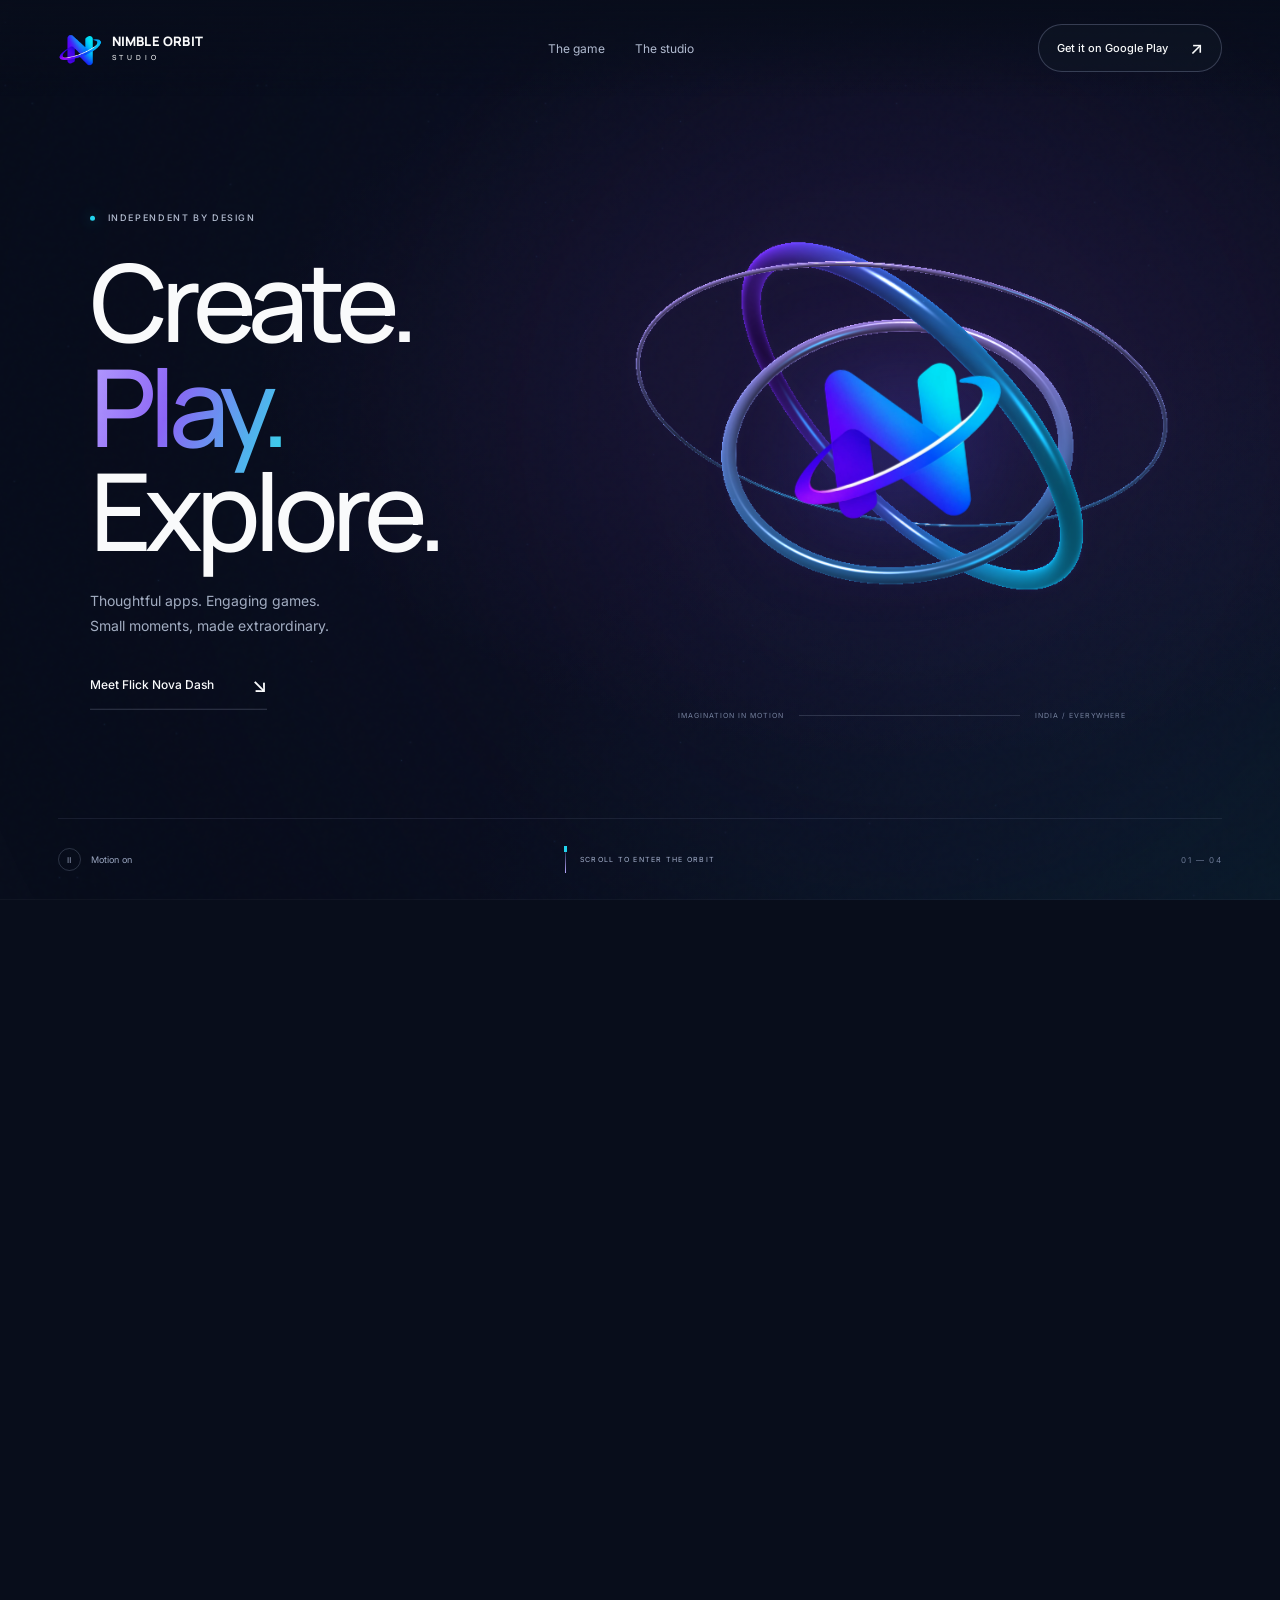
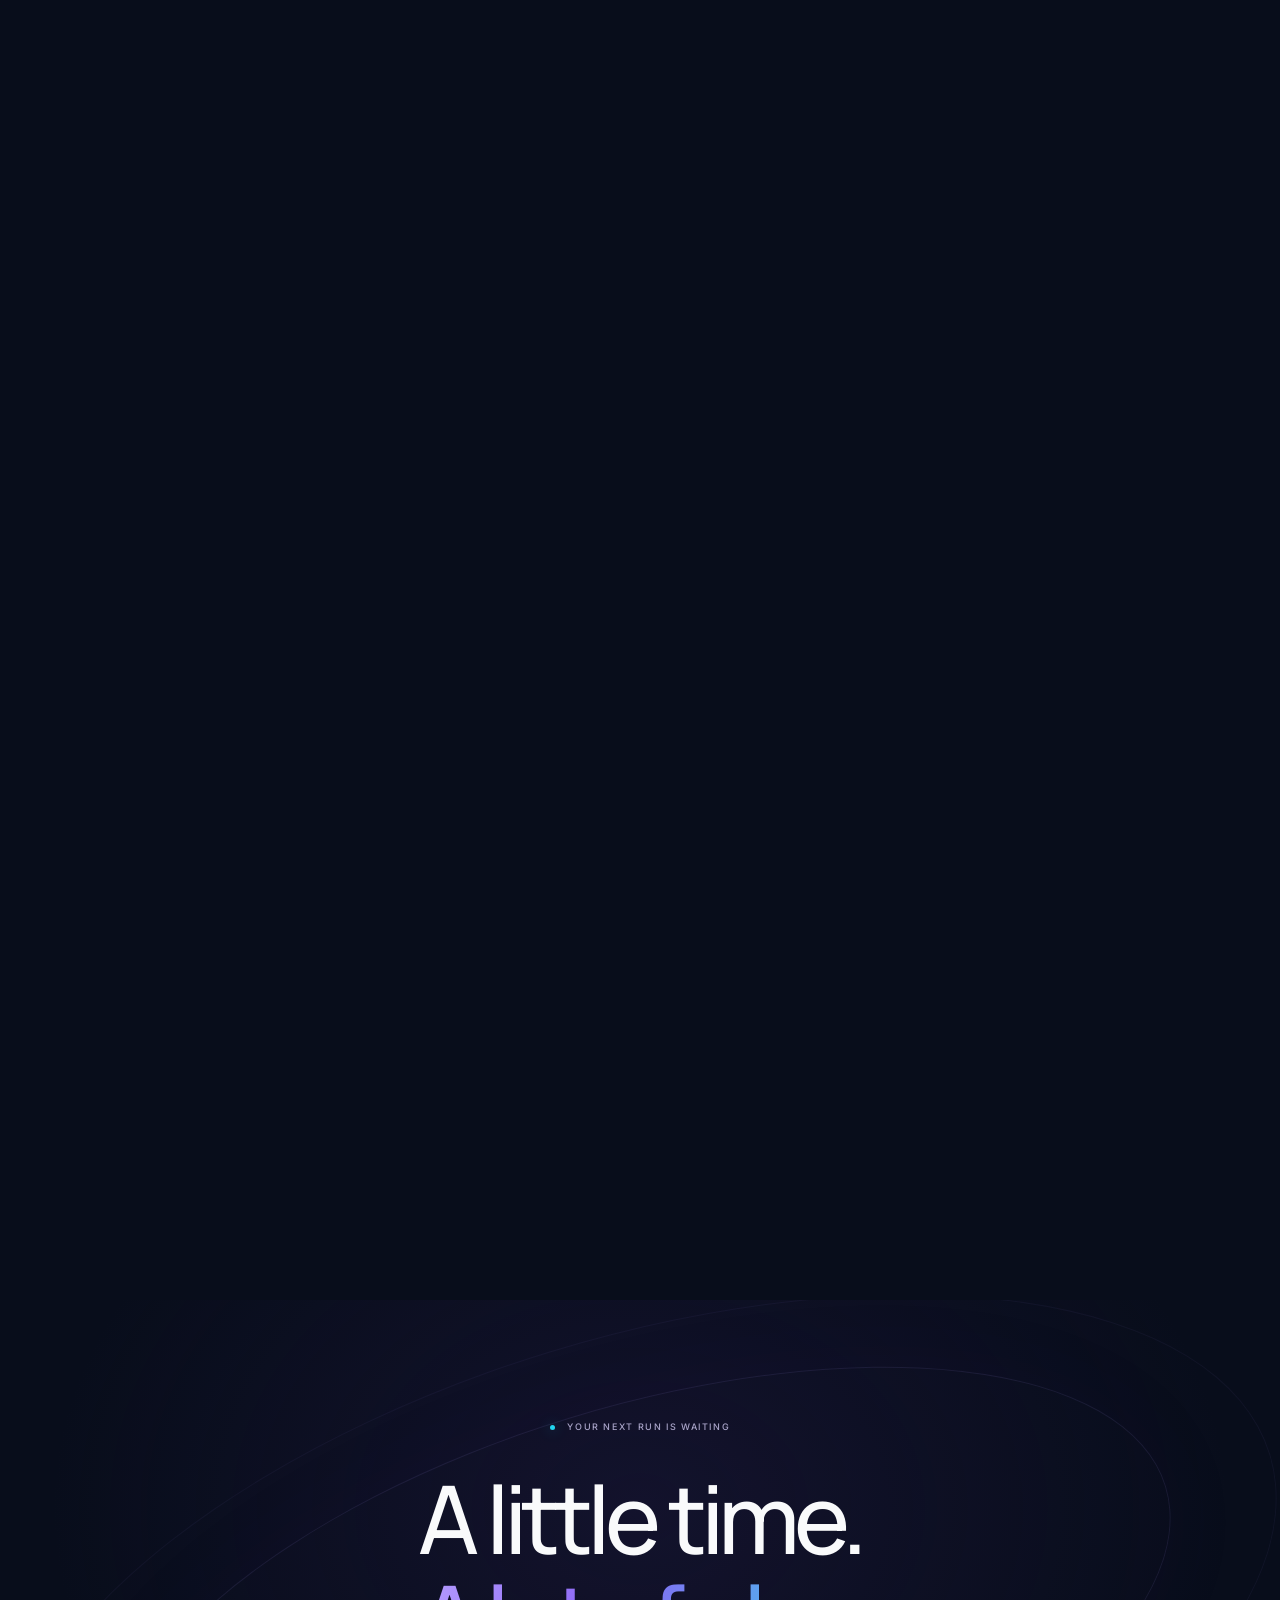
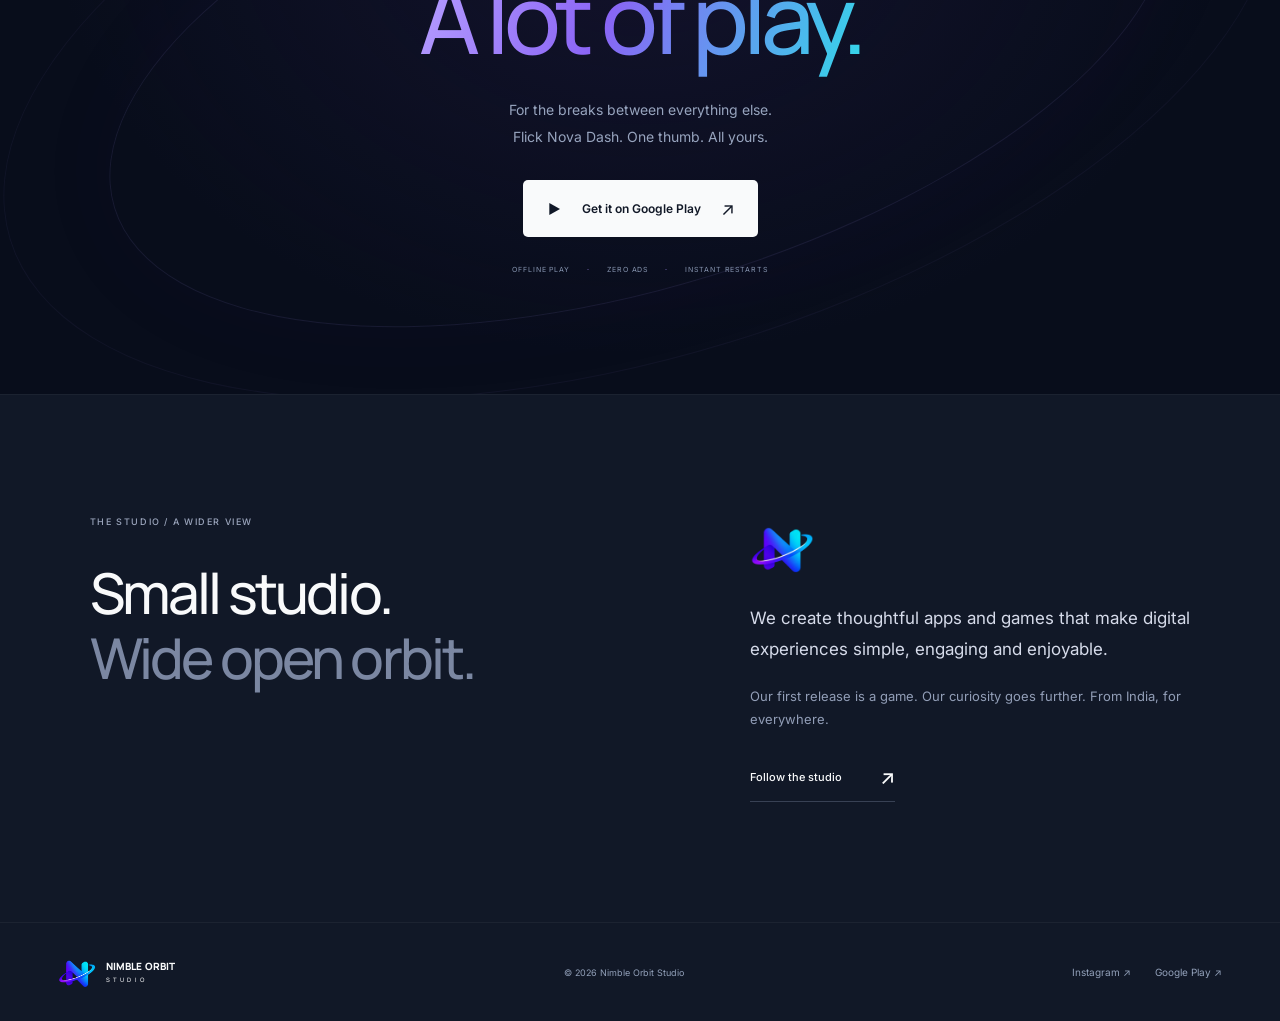
==== commit c25f0909: "Create cinematic orbit-to-gameplay journey with accessible mobile fallback" ====
--- a/index.html
+++ b/index.html
@@ -1,12 +1,45 @@
 <!doctype html>
-<html lang="en"><head><meta charset="utf-8"><meta name="viewport" content="width=device-width,initial-scale=1"><title>Nimble Orbit Studio — Create. Play. Explore.</title><meta name="description" content="Thoughtful apps. Engaging games. Meet Nimble Orbit Studio and Flick Nova Dash, our one-thumb offline arcade game for Android."><meta name="theme-color" content="#111827"><link rel="icon" href="assets/orbit-symbol.png"><link rel="preconnect" href="https://fonts.googleapis.com"><link rel="preconnect" href="https://fonts.gstatic.com" crossorigin><link href="https://fonts.googleapis.com/css2?family=Inter:wght@400;500;600&family=Manrope:wght@400;500;600;700;800&display=swap" rel="stylesheet"><link rel="stylesheet" href="styles.css"><script src="app.js" defer></script></head>
-<body><a class="skip" href="#flagship">Skip to featured product</a><div class="scroll-progress" aria-hidden="true"></div>
-<header class="nav"><a class="brand" href="#home" aria-label="Nimble Orbit Studio home"><img src="assets/orbit-symbol.png" alt=""><span>NIMBLE ORBIT<small>STUDIO</small></span></a><nav aria-label="Main navigation"><a href="#flagship">Our first orbit</a><a href="#vision">The studio</a><a href="#next">What's next</a></nav><a class="nav-cta" href="https://play.google.com/store/apps/details?id=com.nimbleorbit.flicknovadash">Play on Android <span>↗</span></a></header>
-<main><section class="hero" id="home"><div class="hero-ambient" aria-hidden="true"></div><div class="hero-content"><p class="eyebrow"><span class="status-dot"></span> INDEPENDENT BY DESIGN</p><h1>Create.<br><span class="gradient-text">Play.</span> Explore.</h1><p class="hero-description">Thoughtful apps. Engaging games.<br>Small moments, made extraordinary.</p><div class="actions"><a class="button primary" href="#flagship">Explore Flick Nova Dash <span>↘</span></a><a class="quiet" href="#vision">Discover the studio <span>↓</span></a></div></div><div class="orbital-stage" aria-hidden="true"><div class="orbit-track track-one"><i></i></div><div class="orbit-track track-two"><i></i></div><div class="orbit-track track-three"></div><div class="core"><img src="assets/orbit-symbol.png" alt=""></div><span class="coordinate c-one">IMAGINATION / 01</span><span class="coordinate c-two">MADE TO FEEL SIMPLE</span><div class="floating-teaser"><img src="assets/game-icon.jpg" alt=""><div><span>FIRST RELEASE</span><strong>Flick Nova Dash</strong></div><b>↗</b></div></div><div class="hero-bottom"><span>A DIGITAL PRODUCT STUDIO</span><a href="#flagship">SCROLL TO EXPLORE ↓</a><span>FROM INDIA. FOR EVERYWHERE.</span></div></section>
-<section class="bridge" aria-label="Our belief"><div class="bridge-orbit" aria-hidden="true"></div><p class="reveal">A little curiosity.<br>A thoughtful idea.<br><span>A whole new orbit.</span></p></section>
-<section class="flagship section" id="flagship"><div class="section-top reveal"><p class="eyebrow">01 / OUR FIRST ORBIT</p><span class="pill"><span class="status-dot"></span> AVAILABLE ON GOOGLE PLAY</span></div><div class="product-grid"><div class="product-copy reveal"><div class="product-name"><img src="assets/game-icon.jpg" alt="">FLICK NOVA DASH</div><h2>One thumb.<br>All <span class="violet">instinct.</span></h2><p>Flick into motion. Collect glowing shards. Dodge the next pulse. An arcade game that turns a spare moment into your next personal best.</p><a class="button dark" href="https://play.google.com/store/apps/details?id=com.nimbleorbit.flicknovadash"><svg viewBox="0 0 24 24" aria-hidden="true"><path d="M5 3 21 12 5 21Z"/></svg> Get it on Google Play <span>↗</span></a><p class="micro">For Android · Offline after installation</p><div class="benefits"><div><svg viewBox="0 0 24 24" aria-hidden="true"><path d="m13 2-9 12h7l-1 8 10-13h-7Z"/></svg><span>Offline play</span></div><div><svg viewBox="0 0 24 24" aria-hidden="true"><circle cx="12" cy="12" r="9"/><path d="m6 6 12 12"/></svg><span>Zero ads</span></div><div><svg viewBox="0 0 24 24" aria-hidden="true"><path d="M4 10a8 8 0 1 1 1 7M4 3v7h7"/></svg><span>Instant restarts</span></div></div></div><div class="product-stage reveal"><div class="stage-ring" aria-hidden="true"></div><span class="frame-label">ACTUAL GAMEPLAY</span><div class="game-device"><video id="gameplay" controls playsinline preload="none" poster="assets/gameplay-frame.jpg" aria-label="Flick Nova Dash one-thumb gameplay"><source src="assets/gameplay.mp4" type="video/mp4">Your browser does not support video.</video></div><div class="game-note"><span>01: FLICK</span><span>02: DODGE</span><span>03: CHAIN</span></div></div></div></section>
-<section class="vision section" id="vision"><div class="section-top reveal"><p class="eyebrow">02 / A WIDER VIEW</p><span class="section-aside">ONE STUDIO. MANY POSSIBILITIES.</span></div><div class="vision-grid"><h2 class="reveal">Beyond play.<br>Into <span class="gradient-text">everyday.</span></h2><div class="vision-copy reveal"><p class="large-copy">We create thoughtful apps and games designed to make digital experiences simple, engaging and enjoyable.</p><p>Our first release is a game. Our curiosity goes further — toward useful tools, thoughtful AI experiences, and new ways to learn and explore.</p></div></div><div class="discipline-line reveal"><span>GAMES</span><i>✦</i><span>UTILITIES</span><i>✦</i><span>AI EXPERIENCES</span><i>✦</i><span>LEARNING</span></div></section>
-<section class="approach section"><div class="reveal"><p class="eyebrow">03 / HOW WE THINK</p><h2>The detail makes<br>the <span class="violet">difference.</span></h2></div><div class="principles"><article class="reveal"><span class="number">01</span><svg viewBox="0 0 48 48" aria-hidden="true"><circle cx="24" cy="24" r="15"/><circle cx="24" cy="24" r="5"/><path d="M24 3v6m0 30v6M3 24h6m30 0h6"/></svg><h3>Start with<br>something simple.</h3><p>A clear purpose. A useful idea. An experience that makes sense from the first moment.</p></article><article class="reveal"><span class="number">02</span><svg viewBox="0 0 48 48" aria-hidden="true"><path d="m27 5-17 23h13l-2 15 18-24H26Z"/></svg><h3>Make every<br>interaction count.</h3><p>Fast, intuitive and easy to return to. Technology should feel natural in your hands.</p></article><article class="reveal"><span class="number">03</span><svg viewBox="0 0 48 48" aria-hidden="true"><path d="m24 5 17 10v18L24 43 7 33V15Zm0 0v38M7 15l17 10 17-10"/></svg><h3>Care all the<br>way through.</h3><p>From the first screen to the smallest response. Quality lives in the details you feel.</p></article></div></section>
-<section class="next section" id="next"><div class="next-heading reveal"><div><p class="eyebrow">04 / ROOM TO GROW</p><h2>What's in <span class="gradient-text">orbit.</span></h2></div><p>Our first release today.<br>More possibilities ahead.</p></div><div class="portfolio"><a class="portfolio-card live-card reveal" href="#flagship"><div class="portfolio-art"><img class="card-game" src="assets/gameplay-frame.jpg" alt="Authentic Flick Nova Dash gameplay" loading="lazy"><img class="card-icon" src="assets/game-icon.jpg" alt="" loading="lazy"></div><div class="card-copy"><span class="eyebrow">AVAILABLE NOW <b>↗</b></span><h3>Flick Nova Dash</h3><p>One-thumb arcade. Your next personal best.</p></div></a><article class="portfolio-card reveal"><div class="concept-art utility-art" aria-hidden="true"><i></i><i></i><i></i><span>＋</span></div><div class="card-copy"><span class="eyebrow">EXPLORING</span><h3>A more useful everyday.</h3><p>Ideas for useful tools and thoughtful AI experiences.</p></div></article><article class="portfolio-card reveal"><div class="concept-art learning-art" aria-hidden="true"><i></i><i></i><i></i><span>✦</span></div><div class="card-copy"><span class="eyebrow">EXPLORING</span><h3>Curiosity, encouraged.</h3><p>New possibilities for learning and discovery.</p></div></article></div><p class="concept-note">Exploration areas reflect our studio vision. Future products have not been announced.</p></section>
-<section class="closing"><div class="closing-orbit" aria-hidden="true"></div><div class="reveal"><img src="assets/orbit-symbol.png" alt="" loading="lazy"><p class="eyebrow">STAY CURIOUS. STAY IN ORBIT.</p><h2>Good things start<br>with <span class="gradient-text">an idea.</span></h2><a class="button primary" href="https://www.instagram.com/nimbleorbitstudio/" target="_blank" rel="noopener noreferrer">Follow the studio <span>↗</span></a></div></section></main>
-<footer><div class="footer-top"><a class="brand" href="#home"><img src="assets/orbit-symbol.png" alt=""><span>NIMBLE ORBIT<small>STUDIO</small></span></a><div><a href="https://www.instagram.com/nimbleorbitstudio/">Instagram ↗</a><a href="https://play.google.com/store/apps/details?id=com.nimbleorbit.flicknovadash">Google Play ↗</a></div></div><div class="footer-bottom"><span>© 2026 Nimble Orbit Studio</span><span>nimbleorbitstudio.com</span><span>Create. Play. Explore.</span></div></footer></body></html>
+<html lang="en">
+<head>
+<meta charset="utf-8"><meta name="viewport" content="width=device-width,initial-scale=1">
+<title>Nimble Orbit Studio — Create. Play. Explore.</title>
+<meta name="description" content="Thoughtful apps. Engaging games. Enter the orbit and discover Flick Nova Dash, our one-thumb offline arcade game for Android.">
+<meta name="theme-color" content="#111827"><link rel="icon" href="assets/orbit-symbol.webp">
+<link rel="preconnect" href="https://fonts.googleapis.com"><link rel="preconnect" href="https://fonts.gstatic.com" crossorigin>
+<link href="https://fonts.googleapis.com/css2?family=Inter:wght@400;500;600&family=Manrope:wght@400;500;600;700;800&display=swap" rel="stylesheet">
+<link rel="stylesheet" href="styles.css"><script src="app.js" defer></script>
+</head>
+<body class="motion-off">
+<a class="skip" href="#download">Skip to download</a>
+<header class="nav">
+<a class="brand" href="#home" aria-label="Nimble Orbit Studio home"><img src="assets/orbit-symbol.webp" width="44" height="44" alt=""><span>NIMBLE ORBIT<small>STUDIO</small></span></a>
+<nav aria-label="Main navigation"><a href="#flick" data-chapter="0">The game</a><a href="#studio">The studio</a></nav>
+<a class="nav-cta" href="https://play.google.com/store/apps/details?id=com.nimbleorbit.flicknovadash">Get it on Google Play <span aria-hidden="true">↗</span></a>
+</header>
+<main>
+<section class="journey" id="home" aria-label="Enter the orbit. Discover Flick Nova Dash.">
+<div class="scene">
+<div class="atmosphere" aria-hidden="true"></div><canvas id="orbit-canvas" aria-hidden="true"></canvas>
+<div class="orbit-fallback" aria-hidden="true"><i></i><i></i><i></i></div><div class="scene-grain" aria-hidden="true"></div>
+<div class="hero-logo" aria-hidden="true"><img src="assets/orbit-symbol.webp" width="300" height="300" alt=""></div>
+<div class="hero-copy"><p class="eyebrow"><span class="status-dot"></span> INDEPENDENT BY DESIGN</p><h1>Create.<br><span class="gradient-text">Play.</span><br>Explore.</h1><p class="hero-description">Thoughtful apps. Engaging games.<br>Small moments, made extraordinary.</p><a class="text-link hero-explore" href="#flick" data-chapter="0">Meet Flick Nova Dash <span aria-hidden="true">↘</span></a></div>
+<div class="hero-coordinate" aria-hidden="true"><span>IMAGINATION IN MOTION</span><i></i><span>INDIA / EVERYWHERE</span></div>
+<div class="portal-title" aria-hidden="true"><span>OUR FIRST ORBIT</span><strong>Meet your<br>next obsession.</strong></div>
+<div class="story-copy">
+<div class="product-label"><img src="assets/game-icon.jpg" width="32" height="32" alt=""><span>FLICK NOVA DASH</span><span class="tiny-label">01 / FIRST RELEASE</span></div>
+<article class="chapter" id="flick" data-step="0"><p class="eyebrow chapter-kicker">01 — A LITTLE MOMENTUM</p><h2>One thumb.<br><span class="gradient-text">All instinct.</span></h2><p>Flick into motion. A simple move.<br>A whole new run.</p></article>
+<article class="chapter" id="dodge" data-step="1"><p class="eyebrow chapter-kicker">02 — FIND YOUR OPENING</p><h2>Find the gap.<br><span class="gradient-text">Feel the flow.</span></h2><p>Dodge the next pulse.<br>Keep your run alive.</p></article>
+<article class="chapter" id="chain" data-step="2"><p class="eyebrow chapter-kicker">03 — KEEP IT GOING</p><h2>One more shard.<br><span class="gradient-text">One more run.</span></h2><p>Collect glowing shards. Chain your combo.<br>Chase your next personal best.</p></article>
+<div class="story-actions"><a class="button primary" href="https://play.google.com/store/apps/details?id=com.nimbleorbit.flicknovadash"><svg viewBox="0 0 24 24" aria-hidden="true"><path d="M5 3 21 12 5 21Z"/></svg> Get it on Google Play <span aria-hidden="true">↗</span></a><span class="micro">Android · Offline after installation · Zero ads</span></div>
+</div>
+<div class="gameplay-stage"><div class="gameplay-halo" aria-hidden="true"></div><div class="gameplay-topline"><span>ACTUAL GAMEPLAY</span><span class="record-dot" aria-hidden="true"></span></div><div class="gameplay-frame"><video id="story-video" muted playsinline preload="none" poster="assets/story-poster.jpg" aria-label="Actual Flick Nova Dash gameplay, advanced by scrolling"><source data-src="assets/gameplay-story.mp4" type="video/mp4"></video><div class="video-edge" aria-hidden="true"></div></div><button class="film-trigger" type="button" data-open-film><span class="play-symbol" aria-hidden="true">▶</span> Watch gameplay <span class="film-duration">0:18 ↗</span></button></div>
+<div class="scene-bottom"><button class="motion-toggle" type="button" aria-pressed="false" aria-label="Reduce motion"><span aria-hidden="true">Ⅱ</span> <span class="motion-label">Motion on</span></button><a class="scroll-cue" href="#flick" data-chapter="0"><span class="scroll-line" aria-hidden="true"></span> SCROLL TO ENTER THE ORBIT</a><nav class="chapter-nav" aria-label="Gameplay chapters"><a href="#flick" data-chapter="0" aria-label="Chapter 1: Flick"><span>01</span> FLICK</a><a href="#dodge" data-chapter="1" aria-label="Chapter 2: Dodge"><span>02</span> DODGE</a><a href="#chain" data-chapter="2" aria-label="Chapter 3: Chain"><span>03</span> CHAIN</a></nav><span class="scene-index" aria-hidden="true">01 — 04</span></div>
+<div class="journey-progress" aria-hidden="true"><i></i></div>
+</div>
+</section>
+<section class="download section" id="download"><div class="download-orbit" aria-hidden="true"></div><div class="download-copy"><p class="eyebrow"><span class="status-dot"></span> YOUR NEXT RUN IS WAITING</p><h2>A little time.<br><span class="gradient-text">A lot of play.</span></h2><p>For the breaks between everything else.<br>Flick Nova Dash. One thumb. All yours.</p><a class="button primary" href="https://play.google.com/store/apps/details?id=com.nimbleorbit.flicknovadash"><svg viewBox="0 0 24 24" aria-hidden="true"><path d="M5 3 21 12 5 21Z"/></svg> Get it on Google Play <span aria-hidden="true">↗</span></a><div class="benefits"><span>OFFLINE PLAY</span><i aria-hidden="true">·</i><span>ZERO ADS</span><i aria-hidden="true">·</i><span>INSTANT RESTARTS</span></div></div></section>
+<section class="studio section" id="studio"><div class="studio-heading"><p class="eyebrow">THE STUDIO / A WIDER VIEW</p><h2>Small studio.<br><span>Wide open orbit.</span></h2></div><div class="studio-copy"><img src="assets/orbit-symbol.webp" width="64" height="64" alt="Nimble Orbit Studio" loading="lazy"><p>We create thoughtful apps and games that make digital experiences simple, engaging and enjoyable.</p><p class="muted">Our first release is a game. Our curiosity goes further. From India, for everywhere.</p><a class="text-link" href="https://www.instagram.com/nimbleorbitstudio/" target="_blank" rel="noopener noreferrer">Follow the studio <span aria-hidden="true">↗</span></a></div></section>
+</main>
+<footer><a class="brand" href="#home"><img src="assets/orbit-symbol.webp" width="38" height="38" alt=""><span>NIMBLE ORBIT<small>STUDIO</small></span></a><span>© 2026 Nimble Orbit Studio</span><div><a href="https://www.instagram.com/nimbleorbitstudio/">Instagram ↗</a><a href="https://play.google.com/store/apps/details?id=com.nimbleorbit.flicknovadash">Google Play ↗</a></div></footer>
+<dialog class="film-dialog" aria-labelledby="film-title"><div class="film-heading"><h2 id="film-title">Flick Nova Dash <span>Actual gameplay</span></h2><button type="button" class="film-close" aria-label="Close gameplay video">✕</button></div><video id="film-video" controls playsinline preload="none" poster="assets/story-poster.jpg"><source data-src="assets/gameplay-story.mp4" type="video/mp4"><track kind="captions" srclang="en" label="English descriptions" src="assets/gameplay.vtt" default></video></dialog>
+</body></html>
--- a/styles.css
+++ b/styles.css
@@ -1 +1,26 @@
-:root{--night:#111827;--white:#f9fafb;--slate:#64748b;--blue:#4f46e5;--violet:#7c3aed;--cyan:#22d3ee;--progress:0;--hero-scroll:0}*{box-sizing:border-box}html{scroll-behavior:smooth;scroll-padding-top:95px}body{margin:0;background:var(--night);color:var(--white);font-family:Inter,sans-serif;-webkit-font-smoothing:antialiased}a{color:inherit;text-decoration:none}button,a,video{-webkit-tap-highlight-color:transparent}a:focus-visible,video:focus-visible{outline:3px solid var(--cyan);outline-offset:6px}h1,h2,h3,.brand{font-family:Manrope,sans-serif}h1,h2,h3,p{margin:0}h2{font-size:clamp(42px,5.2vw,76px);font-weight:600;line-height:1.09;letter-spacing:-.055em}svg{width:24px;height:24px;fill:none;stroke:currentColor;stroke-width:1.5;stroke-linecap:round;stroke-linejoin:round}img{max-width:100%;display:block}.skip{position:fixed;top:-80px;left:20px;background:white;color:#111827;padding:16px;z-index:100}.skip:focus{top:10px}.scroll-progress{height:2px;position:fixed;top:0;left:0;width:100%;transform:scaleX(var(--progress));transform-origin:left;background:linear-gradient(90deg,var(--blue),var(--violet),var(--cyan));z-index:30}.nav{position:absolute;top:0;left:0;right:0;z-index:20;padding:30px 5%;display:flex;align-items:center;justify-content:space-between;gap:24px}.brand{display:flex;align-items:center;gap:10px;font-size:16px;font-weight:800;letter-spacing:.015em;line-height:1.15}.brand img{width:49px;height:49px;object-fit:contain}.brand small{display:block;font-size:8px;font-weight:500;letter-spacing:.55em;margin-top:5px}.nav nav{display:flex;gap:32px;color:#bdc3d4;font-size:13px}.nav nav a:hover,.quiet:hover{color:var(--cyan)}.nav-cta{font-size:12px;padding:12px 17px;border:1px solid #ffffff35;border-radius:5px}.nav-cta span{margin-left:20px}.hero{min-height:800px;height:100svh;max-height:1100px;position:relative;overflow:hidden;padding:165px 5% 100px;display:grid;grid-template-columns:1.15fr 1fr;align-items:center;background:#0a1020}.hero-ambient{position:absolute;inset:0;background:radial-gradient(ellipse at 82% 44%,#31256366,transparent 42%),radial-gradient(ellipse at 65% 80%,#183b563f,transparent 45%);pointer-events:none}.hero:after{content:"";position:absolute;inset:0;opacity:.15;background-image:radial-gradient(#a6b7d5 .7px,transparent .7px);background-size:50px 50px;mask-image:linear-gradient(90deg,transparent,#000);pointer-events:none}.hero-content{position:relative;z-index:2;transform:translateY(calc(var(--hero-scroll)*-35px))}.eyebrow{font-size:10px;font-weight:500;letter-spacing:.16em;line-height:1.5}.status-dot{display:inline-block;width:6px;height:6px;background:var(--cyan);border-radius:100%;margin-right:9px;box-shadow:0 0 15px #22d3ee55}.hero .eyebrow{color:#b9c1d7;margin-bottom:28px}.hero h1{font-size:clamp(70px,7.3vw,112px);font-weight:600;line-height:1.05;letter-spacing:-.07em;white-space:nowrap}.gradient-text{background:linear-gradient(100deg,#8d80ff 5%,#a06aff 40%,#22d3ee 95%);color:transparent;background-clip:text;-webkit-background-clip:text}.hero-description{font-size:17px;line-height:1.8;color:#9ca8c1;margin-top:30px}.actions{display:flex;align-items:center;gap:24px;margin-top:35px;flex-wrap:wrap}.button{display:inline-flex;align-items:center;justify-content:center;gap:22px;font-size:12px;font-weight:600;padding:18px 23px;border-radius:5px;transition:transform .25s,box-shadow .25s}.button:hover{transform:translateY(-3px);box-shadow:0 8px 30px #7c3aed35}.primary{background:var(--white);color:#111827}.button span{font-size:19px;font-weight:400}.quiet{font-size:12px;color:#c0c8d8}.quiet span{margin-left:12px}.orbital-stage{position:relative;aspect-ratio:1;z-index:1;transform:translateY(calc(var(--hero-scroll)*45px));margin-left:5%;perspective:900px}.core{position:absolute;inset:20%;display:grid;place-items:center;filter:drop-shadow(0 0 70px #4f46e559);animation:float 8s ease-in-out infinite}.core img{width:100%;transform:rotate(-8deg)}.orbit-track{position:absolute;border:1px solid #c4c3ff30;border-radius:50%;inset:4%;transform:rotate(-28deg) scaleY(.59);box-shadow:0 -1px 0 #9b75ff55}.track-two{inset:0%;transform:rotate(50deg) scaleY(.64);border-color:#22d3ee25}.track-three{inset:12%;transform:rotate(110deg) scaleY(.8);border-style:dashed;opacity:.35}.orbit-track i{position:absolute;left:20%;top:8%;width:9px;height:9px;background:#22d3ee;border-radius:50%;box-shadow:0 0 20px #22d3ee}.track-two i{left:86%;top:76%;width:7px;height:7px;background:#a880ff;box-shadow:0 0 20px #8d80ff}.coordinate{position:absolute;font-size:8px;letter-spacing:.2em;color:#7a86a5}.c-one{top:5%;left:8%}.c-two{bottom:15%;right:1%}.floating-teaser{position:absolute;bottom:1%;left:12%;display:flex;align-items:center;gap:12px;background:#182035b3;backdrop-filter:blur(16px);border:1px solid #ffffff18;border-radius:9px;padding:12px 16px;box-shadow:0 18px 40px #0003;transform:rotate(-4deg)}.floating-teaser img{height:44px;width:44px;border-radius:10px}.floating-teaser span{font-size:7px;color:#a1aec8;letter-spacing:.14em;display:block;margin-bottom:5px}.floating-teaser strong{font-family:Manrope;font-size:14px}.floating-teaser b{font-size:20px;font-weight:400;margin-left:24px;color:var(--cyan)}.hero-bottom{position:absolute;left:5%;right:5%;bottom:29px;display:flex;justify-content:space-between;border-top:1px solid #ffffff17;padding-top:22px;color:#8995af;font-size:8px;letter-spacing:.13em;z-index:2}.bridge{position:relative;overflow:hidden;min-height:500px;display:grid;place-items:center;text-align:center;background:linear-gradient(#0a1020 0%,#111827 25%,#555570 60%,#dedee8 85%,#f9fafb 100%);padding:100px 24px 140px}.bridge p{font-family:Manrope;font-size:clamp(25px,3.6vw,49px);line-height:1.35;font-weight:500;letter-spacing:-.045em;z-index:1}.bridge p span{color:#f1ecff}.bridge-orbit{position:absolute;width:1000px;height:320px;border:1px solid #ffffff16;border-radius:50%;transform:rotate(-13deg)}.section{padding:100px 7%}.section-top{display:flex;align-items:center;justify-content:space-between;margin-bottom:70px}.pill{font-size:8px;letter-spacing:.1em;border:1px solid #d9dde5;padding:10px 13px;border-radius:30px}.pill .status-dot{width:5px;height:5px;background:#4f46e5;box-shadow:none}.flagship{background:var(--white);color:var(--night);padding-top:55px;padding-bottom:130px}.product-grid{display:grid;grid-template-columns:1fr 1fr;gap:8%;align-items:center}.product-name{display:flex;align-items:center;gap:12px;font-size:10px;letter-spacing:.11em;margin-bottom:30px;font-weight:600}.product-name img{width:37px;border-radius:9px}.product-copy h2{margin-bottom:27px}.violet{color:var(--violet)}.product-copy>p:not(.micro){color:var(--slate);font-size:15px;line-height:1.9;max-width:410px}.dark{background:var(--night);color:white;margin-top:30px}.dark svg{width:18px;fill:white;stroke:none}.micro{font-size:10px;color:var(--slate);margin-top:13px}.benefits{display:flex;gap:27px;border-top:1px solid #e1e3ec;margin-top:34px;padding-top:25px}.benefits div{display:flex;flex-direction:column;gap:12px;font-size:10px;color:#4c556b}.benefits svg{color:var(--violet);width:21px;height:21px}.product-stage{position:relative;display:flex;flex-direction:column;align-items:center}.stage-ring{position:absolute;top:12%;width:110%;aspect-ratio:1;border-radius:50%;border:1px solid #7c3aed1c;background:radial-gradient(circle,#7c3aed12,transparent 70%)}.frame-label{font-size:8px;letter-spacing:.18em;color:var(--slate);margin-bottom:17px}.game-device{width:270px;position:relative;border:6px solid #131c2e;border-radius:23px;overflow:hidden;background:#111827;box-shadow:20px 30px 65px #29204725;transform:rotate(4deg)}.game-device video{width:100%;display:block;aspect-ratio:9/16;object-fit:cover}.game-note{position:relative;display:flex;gap:25px;font-size:8px;letter-spacing:.1em;color:var(--slate);margin-top:30px}.vision{background:var(--night);position:relative;padding-top:110px;padding-bottom:70px}.section-aside{font-size:8px;color:#919cb5;letter-spacing:.12em}.vision-grid{display:grid;grid-template-columns:1.15fr 1fr;gap:10%;align-items:start}.vision h2{font-size:clamp(42px,4.5vw,68px)}.vision-copy p{font-size:14px;line-height:1.9;color:#939fb7}.vision-copy .large-copy{font-size:21px;line-height:1.65;color:#e1e5f0;margin-bottom:22px;letter-spacing:-.02em}.discipline-line{border-top:1px solid #ffffff18;margin-top:75px;padding-top:32px;display:flex;align-items:center;justify-content:space-between;gap:20px;color:#b3bdd1;font-size:10px;letter-spacing:.14em}.discipline-line i{font-style:normal;color:#7c6cf0}.approach{background:#f1f2f7;color:var(--night);padding-top:110px;padding-bottom:115px}.approach .eyebrow{margin-bottom:27px;color:var(--slate)}.principles{display:grid;grid-template-columns:repeat(3,1fr);gap:50px;margin-top:70px}.principles article{border-top:1px solid #cfd3df;padding-top:22px;position:relative}.number{font-size:10px;color:var(--slate)}.principles svg{position:absolute;right:0;top:20px;color:var(--violet);width:34px;height:34px;stroke-width:1}.principles h3{font-size:25px;letter-spacing:-.035em;font-weight:600;line-height:1.25;margin:40px 0 18px}.principles p{font-size:13px;color:var(--slate);line-height:1.85;max-width:300px}.next{background:#0c1323;padding-top:110px}.next-heading{display:flex;justify-content:space-between;align-items:end;margin-bottom:55px;gap:30px}.next-heading .eyebrow{color:#9ca8c1;margin-bottom:25px}.next-heading>p{font-size:13px;color:#939fb7;line-height:1.8}.portfolio{display:grid;grid-template-columns:repeat(3,1fr);gap:22px}.portfolio-card{border:1px solid #ffffff14;border-radius:10px;overflow:hidden;background:#141d2d;transition:transform .4s}.live-card:hover{transform:translateY(-7px)}.portfolio-art,.concept-art{height:235px;position:relative;overflow:hidden;background:#0d1926}.card-game{width:100%;height:100%;object-fit:cover;object-position:50% 49%;opacity:.55}.card-icon{position:absolute;top:50%;left:50%;transform:translate(-50%,-50%);width:78px;height:78px;border-radius:18px;box-shadow:0 15px 45px #0007}.card-copy{padding:26px 23px 30px}.card-copy .eyebrow{font-size:8px;color:#a6b2cb;display:block}.card-copy b{float:right;color:var(--cyan);font-size:17px}.card-copy h3{font-size:20px;letter-spacing:-.035em;margin:15px 0 12px;font-weight:600}.card-copy p{font-size:12px;line-height:1.8;color:#8e9bb5}.concept-art{background:radial-gradient(ellipse at 50% 85%,#35307488,transparent 70%),#111a2b;display:grid;place-items:center}.utility-art i{width:110px;height:125px;border:1px solid #8e86de6b;position:absolute;border-radius:8px;transform:rotate(-20deg) translate(-25px,-4px);background:linear-gradient(130deg,#6d60a229,#1a2430)}.utility-art i:nth-child(2){transform:rotate(-5deg)}.utility-art i:nth-child(3){transform:rotate(13deg) translate(22px,8px);background:linear-gradient(140deg,#6b61a254,#1a2430)}.concept-art span{position:relative;color:#a99dff;font-size:46px;font-family:Manrope;font-weight:400}.learning-art{background:radial-gradient(ellipse at 60% 90%,#12586b66,transparent 70%),#111a2b}.learning-art i{position:absolute;border:1px solid #3eabbd70;width:135px;height:135px;border-radius:50%;transform:translate(-27px,0)}.learning-art i:nth-child(2){transform:translate(27px,0)}.learning-art i:nth-child(3){transform:translate(0,-28px)}.learning-art span{color:var(--cyan);font-size:38px}.concept-note{font-size:10px;color:#74829c;margin-top:25px;line-height:1.7}.closing{position:relative;overflow:hidden;text-align:center;background:#0c1323;padding:100px 24px 125px}.closing>div.reveal{position:relative;z-index:1}.closing img{width:65px;height:65px;object-fit:contain;margin:0 auto 25px}.closing .eyebrow{color:#8997b2;margin-bottom:25px}.closing h2{font-size:clamp(44px,5.5vw,78px);margin-bottom:35px}.closing-orbit{position:absolute;left:50%;top:55%;width:90%;height:290px;transform:translate(-50%,-50%) rotate(-12deg);border:1px solid #8070cc1c;border-radius:50%;background:radial-gradient(ellipse,#4f46e512,transparent 70%)}footer{background:#0c1323;padding:0 5% 27px}.footer-top{display:flex;justify-content:space-between;align-items:center;border-top:1px solid #ffffff17;padding:35px 0}.footer-top>div{display:flex;gap:28px;font-size:12px;color:#a6b2c8}.footer-bottom{display:flex;justify-content:space-between;gap:20px;color:#6f7d97;font-size:9px;border-top:1px solid #ffffff0f;padding-top:25px}.reveal{opacity:1;transform:none}.motion-ready .reveal{opacity:0;transform:translateY(28px);transition:opacity .85s ease,transform .85s cubic-bezier(.2,.65,.3,1)}.motion-ready .reveal.visible{opacity:1;transform:none}.principles .reveal:nth-child(2),.portfolio .reveal:nth-child(2){transition-delay:.1s}.principles .reveal:nth-child(3),.portfolio .reveal:nth-child(3){transition-delay:.2s}@keyframes float{0%,100%{transform:translateY(0) rotate(-2deg)}50%{transform:translateY(-12px) rotate(2deg)}}@media(min-width:1500px){.section{padding-left:max(7%,calc((100% - 1300px)/2));padding-right:max(7%,calc((100% - 1300px)/2))}}@media(max-width:1000px){.nav nav{gap:20px}.hero h1{font-size:8vw}.hero{min-height:740px}.actions{gap:22px}.orbital-stage{margin-left:0}.product-grid{gap:4%}.game-device{width:240px}.section{padding-left:6%;padding-right:6%}.principles{gap:26px}.card-copy{padding:22px 18px}.card-copy h3{font-size:18px}.portfolio-art,.concept-art{height:195px}.vision-grid{gap:7%}.benefits{gap:20px}}@media(max-width:700px){.nav{padding:20px 6%}.nav nav{display:none}.brand{font-size:12px}.brand img{width:40px;height:40px}.brand small{font-size:7px}.nav-cta{font-size:10px;padding:10px 12px}.nav-cta span{margin-left:10px}.hero{height:auto;max-height:none;min-height:0;padding:135px 6% 83px;display:block}.hero h1{font-size:clamp(48px,11.3vw,77px);letter-spacing:-.065em}.hero .eyebrow{font-size:8px;margin-bottom:25px}.hero-description{font-size:14px;margin-top:24px}.actions{margin-top:25px;gap:21px}.button{padding:16px 17px;font-size:11px;gap:17px}.quiet{font-size:11px}.orbital-stage{width:88%;max-width:400px;margin:25px auto 20px;aspect-ratio:1.15}.core{inset:17% 24%}.floating-teaser{padding:9px 12px;left:10%;bottom:-1%}.floating-teaser img{width:34px;height:34px}.floating-teaser strong{font-size:12px}.floating-teaser b{margin-left:14px}.coordinate{font-size:6px}.c-two{bottom:16%}.hero-bottom{bottom:23px;left:6%;right:6%;font-size:6px;padding-top:16px}.hero-bottom>span:last-child{display:none}.bridge{min-height:330px;padding:60px 20px 95px}.bridge p{font-size:29px}.section{padding:65px 6%}.section-top{margin-bottom:40px;gap:15px;align-items:start}.section-top .eyebrow{font-size:8px}.pill{font-size:6px;padding:8px}.pill .status-dot{margin-right:4px;width:4px;height:4px}.product-grid,.vision-grid{grid-template-columns:1fr;gap:55px}.product-name{margin-bottom:22px}h2{font-size:46px}.product-copy>p:not(.micro){font-size:14px;max-width:100%}.benefits{justify-content:space-between;max-width:340px}.product-stage{width:100%;max-width:380px;margin:auto}.stage-ring{width:95%}.game-device{width:245px}.flagship{padding-bottom:80px}.vision .section-aside{display:none}.vision h2{font-size:46px}.vision-grid{gap:30px}.vision-copy .large-copy{font-size:19px}.discipline-line{margin-top:40px;padding-top:23px;gap:8px;font-size:6px;letter-spacing:.05em}.principles{grid-template-columns:1fr;gap:30px;margin-top:45px}.principles article{padding-top:15px}.principles h3{font-size:26px;margin:28px 0 15px}.principles p{max-width:100%;font-size:14px}.principles svg{top:18px}.next-heading{display:block;margin-bottom:35px}.next-heading h2{font-size:43px}.next-heading>p{margin-top:22px}.portfolio{grid-template-columns:1fr;gap:25px}.portfolio-art,.concept-art{height:220px}.card-copy{padding:25px}.card-copy h3{font-size:22px}.card-copy p{font-size:13px}.concept-note{font-size:9px}.closing{padding:65px 20px 80px}.closing h2{font-size:45px}.closing-orbit{width:150%}.footer-top{align-items:start;gap:20px}.footer-top>div{flex-direction:column;gap:14px;font-size:10px}.footer-bottom{font-size:8px;flex-wrap:wrap;gap:12px}.footer-bottom>span:last-child{width:100%}.hero-content,.orbital-stage{transform:none}}@media(prefers-reduced-motion:reduce){html{scroll-behavior:auto}*,*:before,*:after{animation:none!important;transition:none!important}.motion-ready .reveal{opacity:1;transform:none}.hero-content,.orbital-stage{transform:none!important}}
+:root{--night:#111827;--white:#f9fafb;--slate:#64748b;--blue:#4f46e5;--violet:#7c3aed;--cyan:#22d3ee;--scene-progress:0;color-scheme:dark}
+*{box-sizing:border-box}html{scroll-behavior:smooth;scroll-padding-top:96px}body{margin:0;background:#080d1b;color:var(--white);font-family:Inter,sans-serif;-webkit-font-smoothing:antialiased}a{color:inherit;text-decoration:none}button{font:inherit;color:inherit;cursor:pointer;border:0}button,a,video{-webkit-tap-highlight-color:transparent}a:focus-visible,button:focus-visible,video:focus-visible{outline:2px solid var(--cyan);outline-offset:6px}h1,h2,h3,p{margin:0}h1,h2,h3,.brand{font-family:Manrope,sans-serif}img{display:block;max-width:100%}.skip{position:fixed;top:-80px;left:20px;background:var(--white);color:var(--night);padding:16px;z-index:100}.skip:focus{top:12px}
+.nav{position:fixed;z-index:30;inset:0 0 auto;display:flex;align-items:center;justify-content:space-between;gap:24px;padding:24px 4.5%;background:linear-gradient(#080d1be6,#080d1b00);transition:padding .3s,background .3s}.nav.scrolled{padding-top:15px;padding-bottom:15px;background:#080d1bd9;backdrop-filter:blur(18px);border-bottom:1px solid #ffffff0c}.brand{display:flex;align-items:center;gap:10px;font-size:13px;font-weight:800;letter-spacing:.015em;line-height:1.15}.brand img{object-fit:contain}.brand small{display:block;font-size:7px;font-weight:500;letter-spacing:.55em;margin-top:5px}.nav nav{display:flex;gap:30px;color:#b1bbd0;font-size:12px}.nav nav a:hover,.text-link:hover{color:var(--cyan)}.nav-cta{display:inline-flex;align-items:center;gap:22px;font-size:11px;font-weight:500;padding:13px 18px;border:1px solid #a9b5d945;border-radius:30px;background:#11182780;transition:background .2s,border-color .2s}.nav-cta:hover{background:#4f46e538;border-color:#9c8aff}.nav-cta span{font-size:17px}
+.journey{position:relative}.scene{position:relative;min-height:860px;overflow:hidden;background:#080d1b;isolation:isolate}.enhanced .journey{height:500svh}.enhanced .scene{height:100svh;min-height:580px;position:sticky;top:0}.atmosphere{position:absolute;inset:0;background:radial-gradient(ellipse at 72% 42%,#37255c55,transparent 51%),radial-gradient(ellipse at 100% 100%,#0d53642b,transparent 45%);z-index:-3}.scene-grain{pointer-events:none;position:absolute;inset:0;opacity:.09;background-image:url("data:image/svg+xml,%3Csvg viewBox='0 0 180 180' xmlns='http://www.w3.org/2000/svg'%3E%3Cfilter id='n'%3E%3CfeTurbulence type='fractalNoise' baseFrequency='.8' numOctaves='3' stitchTiles='stitch'/%3E%3C/filter%3E%3Cpath fill='%23fff' filter='url(%23n)' opacity='.7' d='M0 0h180v180H0z'/%3E%3C/svg%3E");z-index:8;mix-blend-mode:soft-light}#orbit-canvas{position:absolute;inset:0;width:100%;height:100%;pointer-events:none;z-index:-1}
+.hero-copy{position:relative;padding:180px 7% 100px;z-index:2;max-width:750px}.enhanced .hero-copy{position:absolute;top:50%;left:7%;padding:0;transform:translateY(-48%);width:46%;max-width:720px;will-change:transform,opacity}.eyebrow{font-size:9px;line-height:1.6;font-weight:500;letter-spacing:.18em}.status-dot{display:inline-block;width:5px;height:5px;border-radius:50%;background:var(--cyan);box-shadow:0 0 14px #22d3ee77;margin-right:9px;vertical-align:middle}.hero-copy .eyebrow{color:#b3bdd1;margin-bottom:24px}h1{font-size:clamp(72px,8.4vw,132px);font-weight:500;line-height:.97;letter-spacing:-.065em}.gradient-text{color:transparent;background:linear-gradient(110deg,#b7a0ff 0%,#8a64f5 43%,#36d4e9 98%);background-clip:text;-webkit-background-clip:text}.hero-description{font-size:14px;line-height:1.8;color:#a1acc1;margin-top:26px}.text-link{display:inline-flex;align-items:center;gap:38px;font-size:12px;font-weight:500;padding:12px 0;border-bottom:1px solid #a5b2ce44;transition:color .2s,border-color .2s}.text-link span{font-size:20px}.hero-explore{margin-top:22px}.hero-logo{position:absolute;top:48%;left:70%;transform:translate(-50%,-50%);width:clamp(150px,18vw,280px);filter:drop-shadow(0 8px 50px #4f46e559);will-change:transform,opacity}.hero-logo img{width:100%;height:auto;transform:rotate(-7deg)}.hero-coordinate{position:absolute;top:79%;left:53%;width:35%;display:flex;align-items:center;gap:15px;color:#737f9c;font-size:7px;letter-spacing:.14em;white-space:nowrap}.hero-coordinate i{height:1px;flex:1;background:#a5b2ce33}.orbit-fallback{position:absolute;left:70%;top:48%;width:42vw;height:42vw;transform:translate(-50%,-50%);pointer-events:none;z-index:-1}.orbit-fallback i{position:absolute;inset:0;border:2px solid #7b65e275;border-radius:50%;transform:rotate(-30deg) scaleY(.6);box-shadow:0 0 28px #7853dd28,inset 0 0 28px #7853dd28}.orbit-fallback i:nth-child(2){inset:8%;transform:rotate(55deg) scaleY(.65);border-color:#34d4e777}.orbit-fallback i:nth-child(3){inset:-10%;transform:rotate(18deg) scaleY(.72);border-width:1px;border-color:#93a5dc25}.webgl-ready .orbit-fallback{display:none}.portal-title{display:none;position:absolute;inset:0;align-items:center;justify-content:center;flex-direction:column;text-align:center;pointer-events:none}.portal-title span{font-size:9px;letter-spacing:.3em;color:#c2b4ed;margin-bottom:25px}.portal-title strong{font-family:Manrope,sans-serif;font-size:clamp(46px,6vw,88px);font-weight:500;line-height:1.06;letter-spacing:-.055em}.enhanced .portal-title{display:flex;opacity:0}
+.story-copy{position:relative;padding:80px 7%;z-index:3}.product-label{display:flex;align-items:center;gap:12px;font-size:10px;letter-spacing:.1em}.product-label img{border-radius:8px}.tiny-label{font-size:7px;color:#6e7c9d;margin-left:18px}.chapter{padding:60px 0 30px}.chapter-kicker{color:#9d92cd;margin-bottom:23px}.chapter h2{font-size:clamp(42px,5.2vw,78px);font-weight:500;line-height:1.08;letter-spacing:-.055em}.chapter>p:last-child{font-size:14px;line-height:1.9;color:#a2aec5;margin-top:27px}.story-actions{display:flex;flex-direction:column;align-items:flex-start;gap:15px}.button{display:inline-flex;align-items:center;justify-content:center;gap:20px;padding:18px 23px;border-radius:5px;font-size:12px;font-weight:600;transition:transform .25s,box-shadow .25s}.button:hover{transform:translateY(-3px);box-shadow:0 8px 35px #7c3aed33}.button svg{width:16px;height:16px;fill:currentColor;stroke:none}.button span{font-size:18px;font-weight:400}.primary{background:var(--white);color:var(--night)}.micro{font-size:9px;color:#8391ac;line-height:1.7}.enhanced .story-copy{position:absolute;left:7%;top:50%;transform:translateY(-45%);width:47%;padding:0;opacity:0;visibility:hidden;will-change:transform,opacity}.enhanced .chapter{position:absolute;inset:74px 0 auto;padding:0;opacity:0;visibility:hidden}.enhanced .chapter.active{position:relative;inset:auto;padding:46px 0 36px;opacity:1;visibility:visible}
+.gameplay-stage{position:relative;width:min(300px,70vw);margin:0 auto 80px;z-index:2}.gameplay-topline{display:flex;justify-content:space-between;align-items:center;font-size:7px;letter-spacing:.17em;color:#98a7c4;margin:0 0 12px}.record-dot{width:4px;height:4px;border-radius:50%;background:#38dccc;box-shadow:0 0 9px #38dccc}.gameplay-frame{position:relative;overflow:hidden;border-radius:12px;background:#101e28;box-shadow:0 0 0 1px #bfbbf54d,0 40px 90px #0008,0 0 90px #675ad827}.gameplay-frame video{display:block;width:100%;height:auto;aspect-ratio:9/16;object-fit:contain}.video-edge{position:absolute;inset:0;border:1px solid #e1e8ff33;border-radius:12px;pointer-events:none}.gameplay-halo{position:absolute;left:50%;top:50%;width:210%;height:110%;transform:translate(-50%,-50%);background:radial-gradient(ellipse,#5847aa35,transparent 68%);z-index:-1;pointer-events:none}.film-trigger{display:flex;align-items:center;gap:10px;font-size:10px;width:100%;padding:14px 0;background:none;color:#b7c4db;letter-spacing:.01em}.film-trigger:hover{color:#fff}.play-symbol{font-size:9px;color:var(--cyan)}.film-duration{margin-left:auto;color:#7385a3;font-size:9px}.enhanced .gameplay-stage{position:absolute;margin:0;top:50%;left:73%;width:min(29vw,calc((100svh - 190px)*.5625));transform:translate(-50%,-46%);opacity:0;visibility:hidden;will-change:transform,opacity}
+.scene-bottom{position:relative;display:flex;align-items:center;justify-content:space-between;gap:20px;margin:0 4.5%;padding:22px 0;border-top:1px solid #bec9f018;z-index:9}.enhanced .scene-bottom{position:absolute;left:4.5%;right:4.5%;bottom:0;margin:0}.motion-toggle{display:none;align-items:center;gap:10px;background:transparent;font-size:9px;color:#9aa6c0;padding:7px 0;min-width:104px;text-align:left}.enhanced .motion-toggle,.motion-off .motion-toggle{display:flex}.motion-toggle>span:first-child{border:1px solid #92a1bc44;border-radius:50%;width:23px;height:23px;display:grid;place-items:center;font-size:8px}.scroll-cue{display:flex;align-items:center;gap:14px;font-size:7px;letter-spacing:.18em;color:#a6b2ce}.scroll-line{height:27px;width:1px;background:linear-gradient(transparent,#b8a8ff);position:relative}.scroll-line:after{content:"";width:3px;height:6px;background:var(--cyan);position:absolute;left:-1px;animation:scrollhint 2.2s ease-in-out infinite}.scene-index{font-size:8px;letter-spacing:.2em;color:#6b7894;min-width:104px;text-align:right}.chapter-nav{display:flex;gap:30px;font-size:8px;letter-spacing:.1em}.chapter-nav a{color:#72819f;padding:8px 0;border-bottom:1px solid transparent;transition:color .2s,border-color .2s}.chapter-nav span{margin-right:8px;font-size:7px}.chapter-nav a[aria-current=true]{color:#dad4ff;border-color:#987cf5}.enhanced .chapter-nav{position:absolute;left:50%;transform:translateX(-50%);opacity:0;visibility:hidden}.journey-progress{position:absolute;bottom:0;left:0;right:0;height:1px;background:#ffffff08}.journey-progress i{display:block;width:100%;height:100%;transform-origin:left;transform:scaleX(var(--scene-progress));background:linear-gradient(90deg,#7c3aed,#22d3ee)}
+.section{padding:120px 7%}.download{position:relative;overflow:hidden;text-align:center;min-height:690px;display:grid;place-items:center;background:radial-gradient(ellipse at 50% 30%,#251b4960,transparent 65%),#080d1b}.download-copy{position:relative;z-index:1}.download .eyebrow{color:#aaa5c9;margin-bottom:34px}.download h2{font-size:clamp(58px,7.4vw,112px);font-weight:500;line-height:1.05;letter-spacing:-.065em}.download p:not(.eyebrow){font-size:14px;line-height:1.9;color:#97a4be;margin:30px 0}.benefits{display:flex;align-items:center;justify-content:center;gap:17px;margin-top:28px;font-size:7px;letter-spacing:.13em;color:#8795b0}.benefits i{color:#a18aed;font-style:normal}.download-orbit{position:absolute;left:50%;top:50%;width:1100px;height:480px;border:1px solid #8473c821;border-radius:50%;transform:translate(-50%,-50%) rotate(-17deg);box-shadow:0 0 100px #4737810a}.download-orbit:after{content:"";position:absolute;inset:-70px -110px;border:1px solid #8473c812;border-radius:50%}.studio{background:#111827;display:grid;grid-template-columns:1.2fr 1fr;gap:12%;border-top:1px solid #ffffff0b}.studio .eyebrow{color:#9ca6bd;margin-bottom:30px}.studio h2{font-size:clamp(40px,4.4vw,66px);font-weight:500;line-height:1.16;letter-spacing:-.05em}.studio h2 span{color:#7b87a2}.studio-copy>img{margin-bottom:24px}.studio-copy>p{font-size:17px;line-height:1.8;color:#d6dbea;max-width:450px}.studio-copy>p.muted{font-size:13px;color:#929eb7;margin-top:20px}.studio-copy .text-link{margin-top:22px;font-size:11px}footer{display:flex;justify-content:space-between;align-items:center;gap:25px;background:#111827;border-top:1px solid #ffffff0c;padding:30px 4.5%;color:#92a0b9}footer .brand{font-size:10px;color:var(--white)}footer .brand small{font-size:6px}footer>span{font-size:9px}footer>div{display:flex;gap:24px;font-size:10px}
+.film-dialog{padding:18px;border:1px solid #65759644;border-radius:12px;background:#0c1323;max-width:calc(100vw - 32px);width:min(440px,calc((100svh - 120px)*.5625 + 36px));max-height:calc(100svh - 32px);color:var(--white)}.film-dialog::backdrop{background:#030613eb;backdrop-filter:blur(14px)}.film-heading{display:flex;align-items:center;justify-content:space-between;gap:16px;margin-bottom:14px}.film-heading h2{font-size:12px;font-weight:500}.film-heading h2 span{display:block;font:9px Inter,sans-serif;color:#9aa8c1;margin-top:5px}.film-close{background:#ffffff0b;border:1px solid #ffffff18;border-radius:50%;width:34px;height:34px;flex-shrink:0}.film-dialog video{width:100%;display:block;border-radius:5px;aspect-ratio:9/16}.modal-open{overflow:hidden}
+.motion-off .journey{height:auto}.motion-off .scene{height:auto;min-height:0;position:relative}.motion-off #orbit-canvas{display:none}.motion-off .orbit-fallback{display:block;top:380px}.motion-off .hero-logo{top:380px}.motion-off .hero-coordinate,.motion-off .portal-title,.motion-off .scroll-cue,.motion-off .scene-index{display:none}.motion-off .hero-copy{position:relative;left:auto;top:auto;transform:none!important;opacity:1!important;visibility:visible!important;padding:160px 7% 90px;width:58%;min-height:740px}.motion-off .story-copy{position:relative;left:auto;top:auto;width:100%;transform:none!important;opacity:1!important;visibility:visible!important;padding:55px 7% 70px}.motion-off .chapter{position:relative;inset:auto;opacity:1!important;visibility:visible!important;padding:35px 0!important}.motion-off .chapter h2{font-size:46px}.motion-off .chapter p:last-child{margin-top:15px}.motion-off .gameplay-stage{position:absolute;left:73%;top:950px;width:27%;max-width:300px;opacity:1!important;visibility:visible!important;transform:translateX(-50%)!important}.motion-off .story-actions{margin-top:20px}.motion-off .scene-bottom{position:relative;left:auto;right:auto;margin:0 4.5%}.motion-off .chapter-nav{position:relative;left:auto;transform:none;opacity:1!important;visibility:visible!important}
+@keyframes scrollhint{0%,100%{transform:translateY(0);opacity:.2}60%{transform:translateY(21px);opacity:1}}
+@media(min-width:1700px){.enhanced .hero-copy,.enhanced .story-copy{left:10%}.enhanced .gameplay-stage{left:72%}.section{padding-left:10%;padding-right:10%}}
+@media(max-width:1050px){.tiny-label{display:none}.chapter h2{font-size:5.7vw}.hero-coordinate{left:56%;width:32%;font-size:6px}.hero-coordinate>span:last-child{display:none}.nav{padding-left:5%;padding-right:5%}.enhanced .hero-copy,.enhanced .story-copy{left:6%}.enhanced .story-copy{width:49%}.chapter>p:last-child{font-size:13px}}
+@media(max-width:700px){html{scroll-padding-top:82px}.nav{padding:17px 5%;gap:12px}.nav.scrolled{padding:12px 5%}.brand{font-size:10px;gap:7px}.brand img{width:34px;height:34px}.brand small{font-size:6px}.nav nav{display:none}.nav-cta{font-size:9px;gap:10px;padding:10px 12px}.nav-cta span{font-size:13px}.enhanced .journey{height:440svh}.enhanced .scene{min-height:620px}.enhanced .hero-copy{left:7%;top:15%;transform:none;width:86%}.hero-copy .eyebrow{font-size:7px;margin-bottom:17px}h1{font-size:clamp(56px,14vw,82px);line-height:.98}.hero-description{font-size:12px;margin-top:20px}.hero-explore{font-size:10px;margin-top:12px;gap:26px;padding:9px 0}.hero-logo{top:67%;left:69%;width:32vw;max-width:180px}.hero-coordinate{top:82%;left:8%;width:32%;font-size:6px}.orbit-fallback{top:67%;left:69%;width:77vw;height:77vw}.portal-title strong{font-size:43px}.portal-title span{font-size:7px}.enhanced .story-copy{top:14%;left:7%;width:86%;transform:none}.product-label{font-size:8px;gap:8px}.product-label img{width:23px;height:23px}.enhanced .chapter.active{padding:22px 0 20px}.chapter-kicker{font-size:7px;margin-bottom:10px}.chapter h2{font-size:clamp(31px,8.1vw,44px);line-height:1.05}.chapter>p:last-child{font-size:11px;line-height:1.6;margin-top:12px}.enhanced .story-actions{display:none}.enhanced .gameplay-stage{top:auto;bottom:82px;left:69%;width:min(45vw,calc((100svh - 365px)*.5625));min-width:128px;transform:translateX(-50%)}.gameplay-topline{font-size:6px;margin-bottom:7px}.gameplay-frame,.video-edge{border-radius:8px}.film-trigger{font-size:8px;gap:6px;padding:10px 0}.film-duration{font-size:7px}.scene-bottom{gap:10px;padding:14px 0}.motion-toggle{font-size:7px;min-width:82px;gap:6px}.motion-toggle>span:first-child{width:20px;height:20px}.scene-index{display:none}.scroll-cue{font-size:6px;letter-spacing:.1em;gap:9px}.scroll-line{height:22px}.enhanced .chapter-nav{left:auto;right:0;transform:none;gap:15px;font-size:7px}.chapter-nav span{display:none}.section{padding:85px 7%}.download{min-height:610px}.download .eyebrow{font-size:7px;margin-bottom:27px}.download h2{font-size:clamp(46px,12vw,70px)}.download p:not(.eyebrow){font-size:12px;margin:25px 0}.button{font-size:11px;padding:17px 20px;gap:17px}.benefits{font-size:6px;gap:10px;letter-spacing:.08em}.download-orbit{width:760px;height:350px}.studio{grid-template-columns:1fr;gap:40px}.studio h2{font-size:42px}.studio .eyebrow{font-size:8px;margin-bottom:22px}.studio-copy>img{width:48px;height:48px;margin-bottom:18px}.studio-copy>p{font-size:16px}.studio-copy>p.muted{font-size:12px}footer{flex-wrap:wrap;padding:26px 7%;gap:25px}footer>.brand{width:55%}footer>span{order:3;width:100%;font-size:8px}footer>div{flex-direction:column;gap:12px;font-size:9px}.motion-off .hero-copy{width:100%;min-height:770px;padding:130px 7% 330px}.motion-off .hero-logo,.motion-off .orbit-fallback{top:560px;left:65%}.motion-off .story-copy{padding:40px 7%}.motion-off .chapter h2{font-size:37px}.motion-off .gameplay-stage{position:relative;top:auto;bottom:auto;left:auto;transform:none!important;width:220px;max-width:65%;margin:0 auto 35px}.motion-off .chapter-nav{gap:14px}.motion-off .scene-bottom{margin:0 7%}}
+@media(max-height:720px) and (min-width:701px){h1{font-size:80px}.hero-copy .eyebrow{margin-bottom:16px}.hero-description{font-size:12px;margin-top:19px}.hero-explore{margin-top:12px}.chapter h2{font-size:50px}.enhanced .chapter.active{padding:25px 0}.chapter-kicker{margin-bottom:17px}.chapter>p:last-child{margin-top:18px}.hero-logo{width:190px}}
+@media(prefers-reduced-motion:reduce){html{scroll-behavior:auto}*,*:before,*:after{animation:none!important;transition:none!important}}
+
+@media(max-width:700px){.enhanced .story-copy{top:13%}.enhanced .gameplay-stage{left:58%;width:min(58vw,calc((100svh - 395px)*.5625))}}
+
+
+.compact-layout .motion-toggle{display:none}
+
+
+@media(max-width:700px){.enhanced .hero-logo{top:75%}.enhanced .orbit-fallback{top:75%;width:65vw;height:65vw}}
+
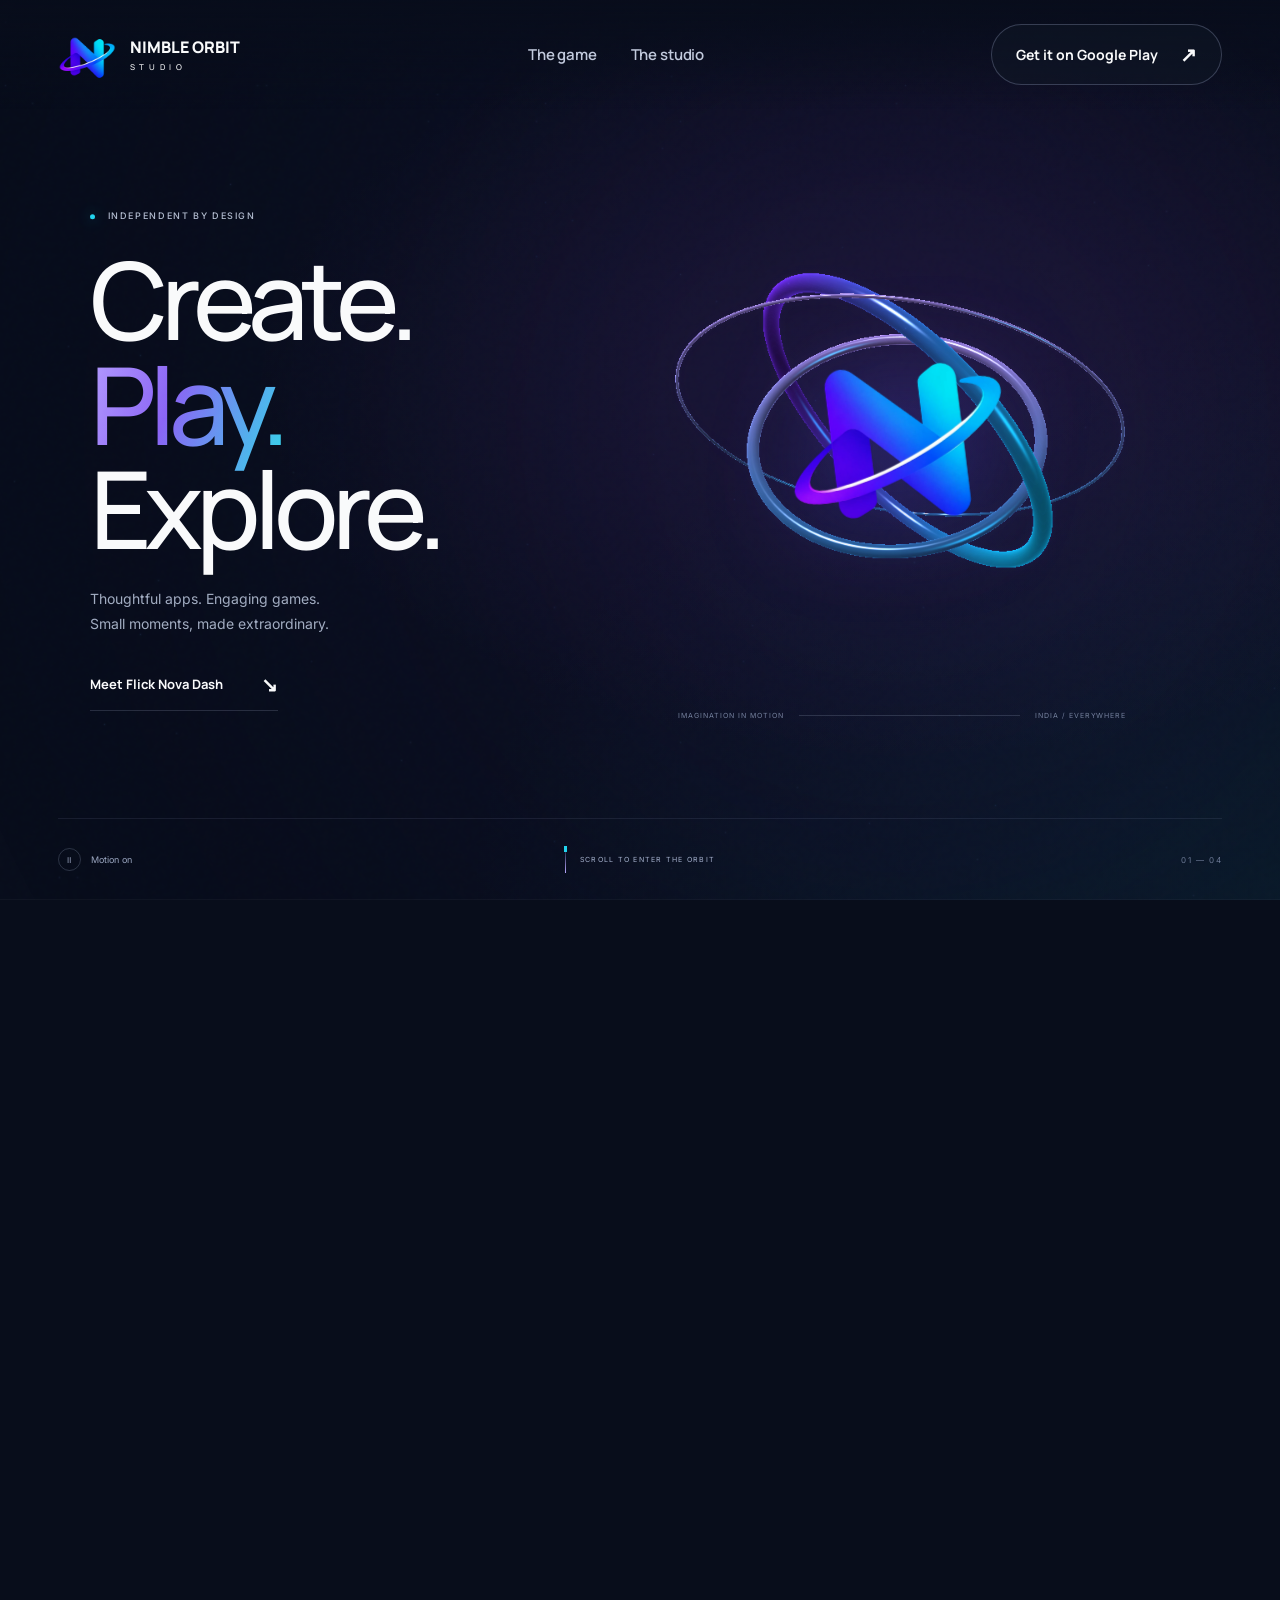
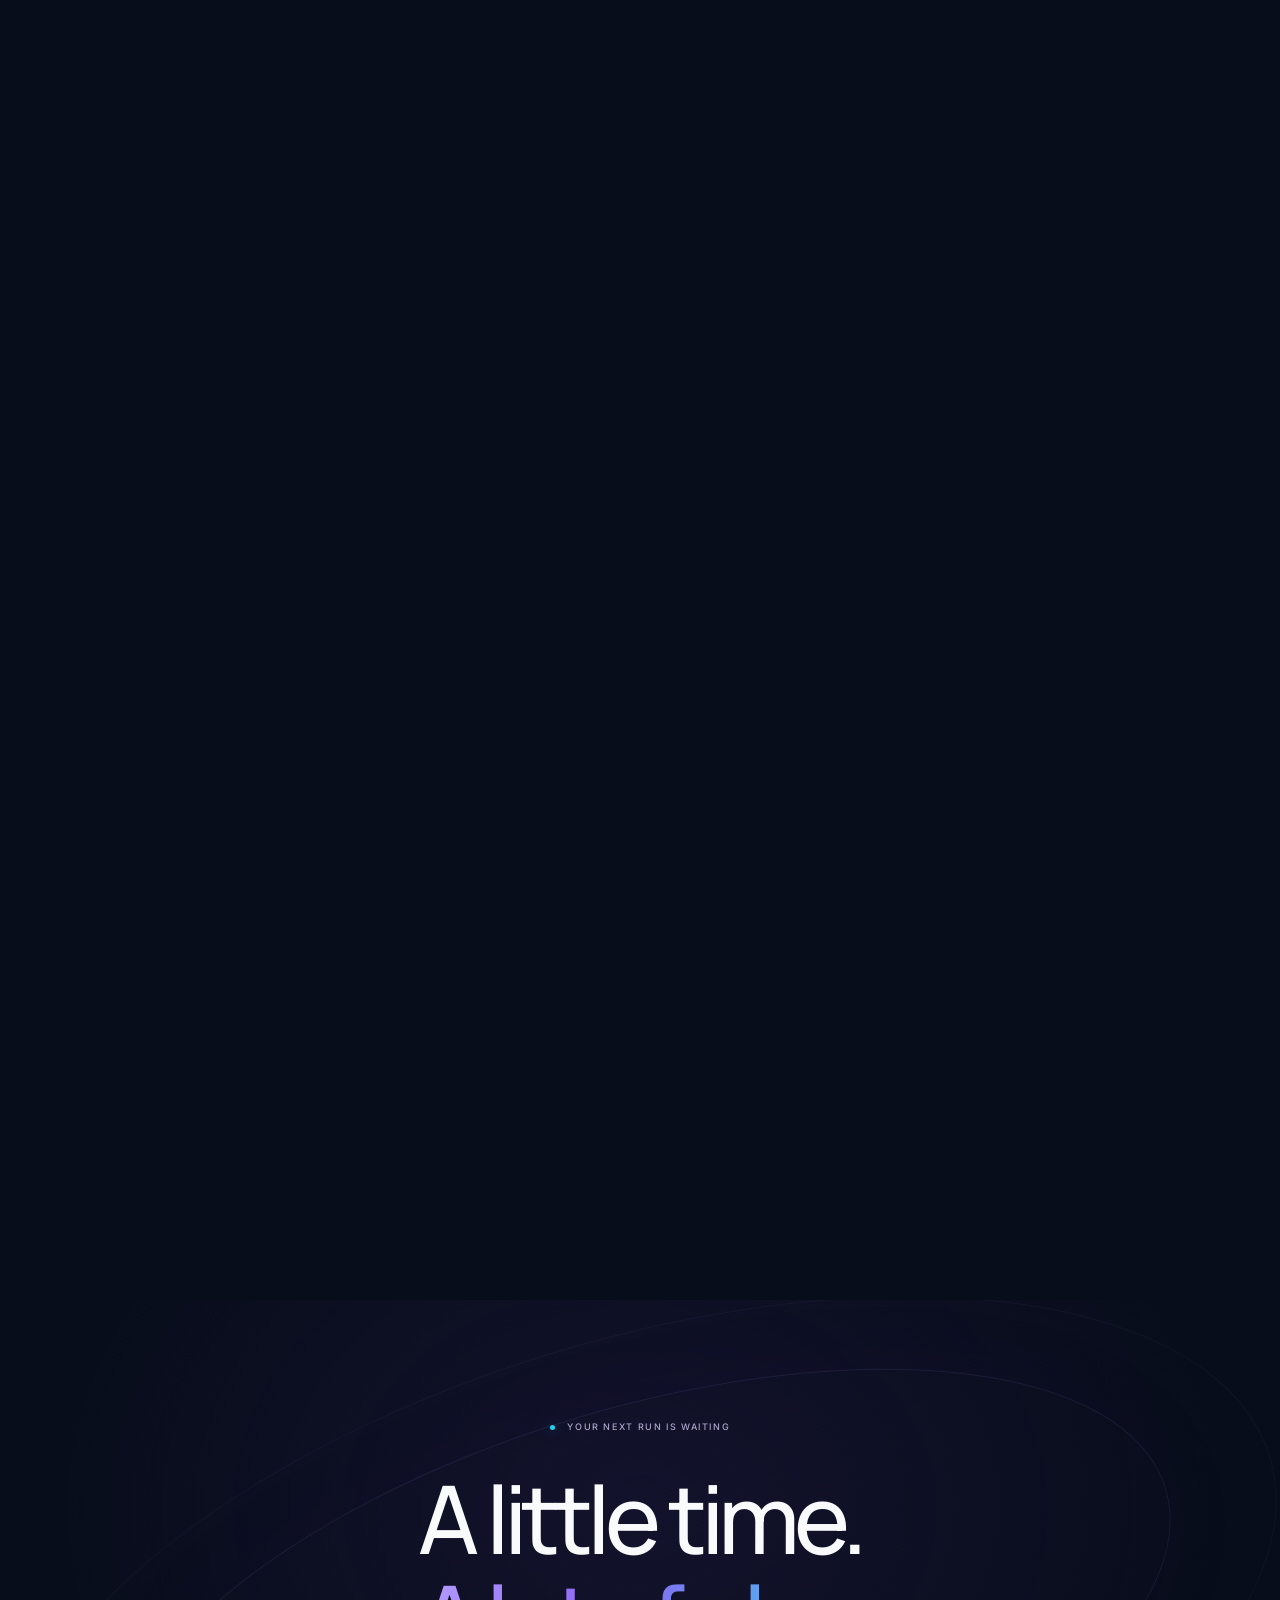
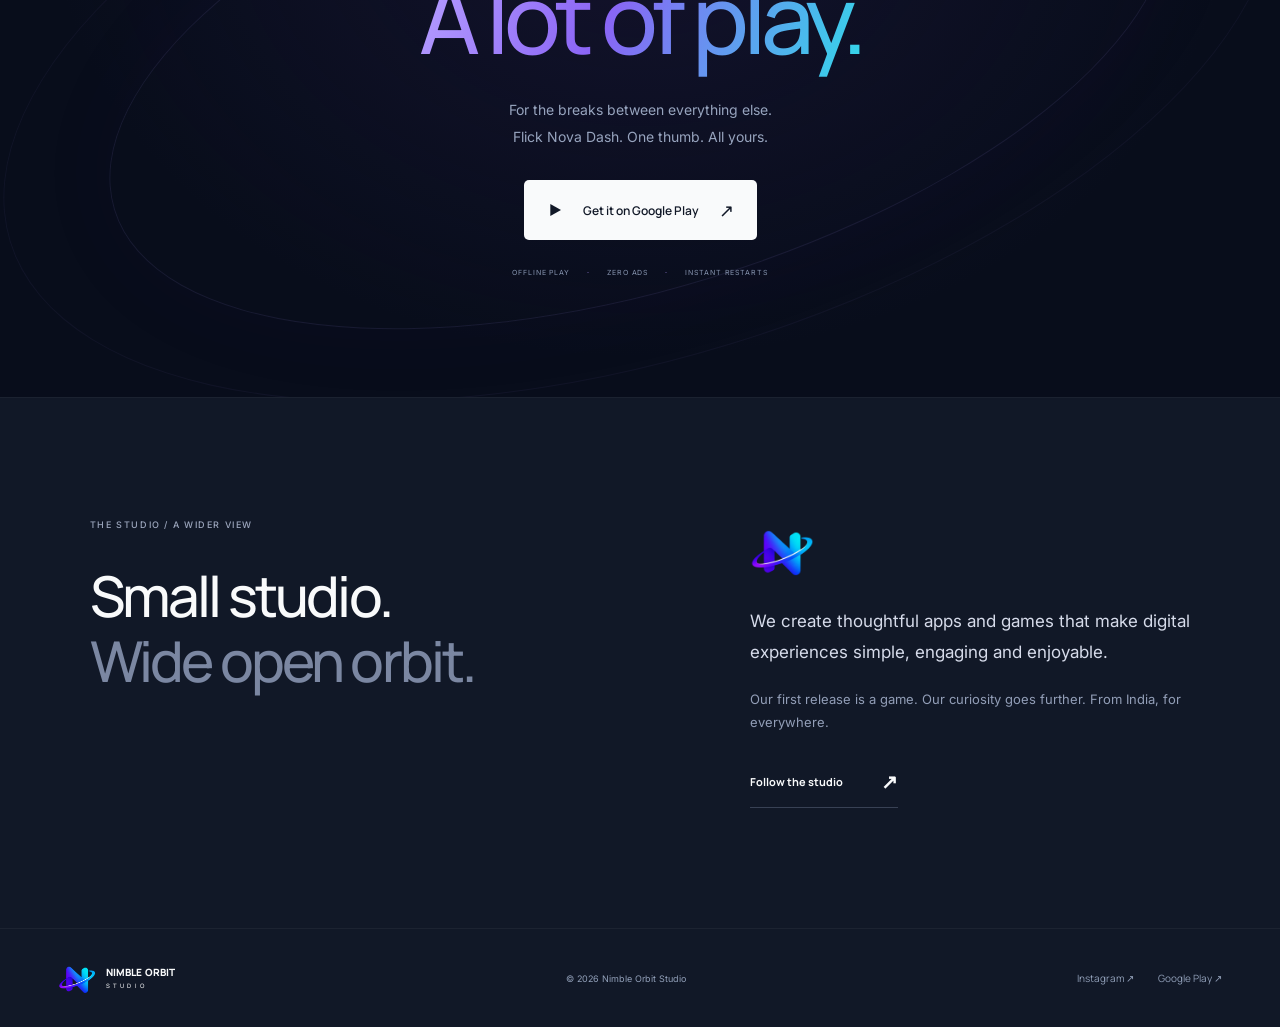
==== commit 8ebcaa34: "Fix desktop gameplay scroll video" ====
--- a/index.html
+++ b/index.html
@@ -32,7 +32,7 @@
 <article class="chapter" id="chain" data-step="2"><p class="eyebrow chapter-kicker">03 — KEEP IT GOING</p><h2>One more shard.<br><span class="gradient-text">One more run.</span></h2><p>Collect glowing shards. Chain your combo.<br>Chase your next personal best.</p></article>
 <div class="story-actions"><a class="button primary" href="https://play.google.com/store/apps/details?id=com.nimbleorbit.flicknovadash"><svg viewBox="0 0 24 24" aria-hidden="true"><path d="M5 3 21 12 5 21Z"/></svg> Get it on Google Play <span aria-hidden="true">↗</span></a><span class="micro">Android · Offline after installation · Zero ads</span></div>
 </div>
-<div class="gameplay-stage"><div class="gameplay-halo" aria-hidden="true"></div><div class="gameplay-topline"><span>ACTUAL GAMEPLAY</span><span class="record-dot" aria-hidden="true"></span></div><div class="gameplay-frame"><video id="story-video" muted playsinline preload="none" poster="assets/story-poster.jpg" aria-label="Actual Flick Nova Dash gameplay, advanced by scrolling"><source data-src="assets/gameplay-story.mp4" type="video/mp4"></video><div class="video-edge" aria-hidden="true"></div></div><button class="film-trigger" type="button" data-open-film><span class="play-symbol" aria-hidden="true">▶</span> Watch gameplay <span class="film-duration">0:18 ↗</span></button></div>
+<div class="gameplay-stage"><div class="gameplay-halo" aria-hidden="true"></div><div class="gameplay-topline"><span>ACTUAL GAMEPLAY</span><span class="record-dot" aria-hidden="true"></span></div><div class="gameplay-frame"><video id="story-video" muted playsinline preload="auto" poster="assets/story-poster.jpg" aria-label="Actual Flick Nova Dash gameplay, advanced by scrolling"><source src="assets/gameplay-story.mp4" type="video/mp4"></video><div class="video-edge" aria-hidden="true"></div></div><button class="film-trigger" type="button" data-open-film><span class="play-symbol" aria-hidden="true">▶</span> Watch gameplay <span class="film-duration">0:18 ↗</span></button></div>
 <div class="scene-bottom"><button class="motion-toggle" type="button" aria-pressed="false" aria-label="Reduce motion"><span aria-hidden="true">Ⅱ</span> <span class="motion-label">Motion on</span></button><a class="scroll-cue" href="#flick" data-chapter="0"><span class="scroll-line" aria-hidden="true"></span> SCROLL TO ENTER THE ORBIT</a><nav class="chapter-nav" aria-label="Gameplay chapters"><a href="#flick" data-chapter="0" aria-label="Chapter 1: Flick"><span>01</span> FLICK</a><a href="#dodge" data-chapter="1" aria-label="Chapter 2: Dodge"><span>02</span> DODGE</a><a href="#chain" data-chapter="2" aria-label="Chapter 3: Chain"><span>03</span> CHAIN</a></nav><span class="scene-index" aria-hidden="true">01 — 04</span></div>
 <div class="journey-progress" aria-hidden="true"><i></i></div>
 </div>
--- a/styles.css
+++ b/styles.css
@@ -1,6 +1,6 @@
 :root{--night:#111827;--white:#f9fafb;--slate:#64748b;--blue:#4f46e5;--violet:#7c3aed;--cyan:#22d3ee;--scene-progress:0;color-scheme:dark}
 *{box-sizing:border-box}html{scroll-behavior:smooth;scroll-padding-top:96px}body{margin:0;background:#080d1b;color:var(--white);font-family:Inter,sans-serif;-webkit-font-smoothing:antialiased}a{color:inherit;text-decoration:none}button{font:inherit;color:inherit;cursor:pointer;border:0}button,a,video{-webkit-tap-highlight-color:transparent}a:focus-visible,button:focus-visible,video:focus-visible{outline:2px solid var(--cyan);outline-offset:6px}h1,h2,h3,p{margin:0}h1,h2,h3,.brand{font-family:Manrope,sans-serif}img{display:block;max-width:100%}.skip{position:fixed;top:-80px;left:20px;background:var(--white);color:var(--night);padding:16px;z-index:100}.skip:focus{top:12px}
-.nav{position:fixed;z-index:30;inset:0 0 auto;display:flex;align-items:center;justify-content:space-between;gap:24px;padding:24px 4.5%;background:linear-gradient(#080d1be6,#080d1b00);transition:padding .3s,background .3s}.nav.scrolled{padding-top:15px;padding-bottom:15px;background:#080d1bd9;backdrop-filter:blur(18px);border-bottom:1px solid #ffffff0c}.brand{display:flex;align-items:center;gap:10px;font-size:13px;font-weight:800;letter-spacing:.015em;line-height:1.15}.brand img{object-fit:contain}.brand small{display:block;font-size:7px;font-weight:500;letter-spacing:.55em;margin-top:5px}.nav nav{display:flex;gap:30px;color:#b1bbd0;font-size:12px}.nav nav a:hover,.text-link:hover{color:var(--cyan)}.nav-cta{display:inline-flex;align-items:center;gap:22px;font-size:11px;font-weight:500;padding:13px 18px;border:1px solid #a9b5d945;border-radius:30px;background:#11182780;transition:background .2s,border-color .2s}.nav-cta:hover{background:#4f46e538;border-color:#9c8aff}.nav-cta span{font-size:17px}
+.nav{position:fixed;z-index:30;inset:0 0 auto;display:flex;align-items:center;justify-content:space-between;gap:24px;padding:24px 4.5%;background:linear-gradient(#080d1be6,#080d1b00);transition:padding .3s,background .3s}.nav.scrolled{padding-top:15px;padding-bottom:15px;background:#080d1bd9;backdrop-filter:blur(18px);border-bottom:1px solid #ffffff0c}.brand{display:flex;align-items:center;gap:10px;font-size:13px;font-weight:800;letter-spacing:.015em;line-height:1.15}.brand img{object-fit:contain}.brand small{display:block;font-size:7px;font-weight:500;letter-spacing:.55em;margin-top:5px}.nav .brand{gap:14px;font-size:16px;font-weight:800;letter-spacing:.005em}.nav .brand img{width:58px;height:58px}.nav .brand small{font-size:8px;letter-spacing:.58em;margin-top:6px}.nav nav,.nav-cta,.text-link,.button,.film-trigger,footer>div{font-family:Manrope,sans-serif}.nav nav{display:flex;gap:34px;color:#c2cadd;font-size:15px;font-weight:600;letter-spacing:-.01em}.nav nav a:hover,.text-link:hover{color:var(--cyan)}.nav-cta{display:inline-flex;align-items:center;gap:22px;font-size:14px;font-weight:700;padding:16px 24px;border:1px solid #a9b5d945;border-radius:34px;background:#11182780;transition:background .2s,border-color .2s}.nav-cta:hover{background:#4f46e538;border-color:#9c8aff}.nav-cta span{font-size:20px}
 .journey{position:relative}.scene{position:relative;min-height:860px;overflow:hidden;background:#080d1b;isolation:isolate}.enhanced .journey{height:500svh}.enhanced .scene{height:100svh;min-height:580px;position:sticky;top:0}.atmosphere{position:absolute;inset:0;background:radial-gradient(ellipse at 72% 42%,#37255c55,transparent 51%),radial-gradient(ellipse at 100% 100%,#0d53642b,transparent 45%);z-index:-3}.scene-grain{pointer-events:none;position:absolute;inset:0;opacity:.09;background-image:url("data:image/svg+xml,%3Csvg viewBox='0 0 180 180' xmlns='http://www.w3.org/2000/svg'%3E%3Cfilter id='n'%3E%3CfeTurbulence type='fractalNoise' baseFrequency='.8' numOctaves='3' stitchTiles='stitch'/%3E%3C/filter%3E%3Cpath fill='%23fff' filter='url(%23n)' opacity='.7' d='M0 0h180v180H0z'/%3E%3C/svg%3E");z-index:8;mix-blend-mode:soft-light}#orbit-canvas{position:absolute;inset:0;width:100%;height:100%;pointer-events:none;z-index:-1}
 .hero-copy{position:relative;padding:180px 7% 100px;z-index:2;max-width:750px}.enhanced .hero-copy{position:absolute;top:50%;left:7%;padding:0;transform:translateY(-48%);width:46%;max-width:720px;will-change:transform,opacity}.eyebrow{font-size:9px;line-height:1.6;font-weight:500;letter-spacing:.18em}.status-dot{display:inline-block;width:5px;height:5px;border-radius:50%;background:var(--cyan);box-shadow:0 0 14px #22d3ee77;margin-right:9px;vertical-align:middle}.hero-copy .eyebrow{color:#b3bdd1;margin-bottom:24px}h1{font-size:clamp(72px,8.4vw,132px);font-weight:500;line-height:.97;letter-spacing:-.065em}.gradient-text{color:transparent;background:linear-gradient(110deg,#b7a0ff 0%,#8a64f5 43%,#36d4e9 98%);background-clip:text;-webkit-background-clip:text}.hero-description{font-size:14px;line-height:1.8;color:#a1acc1;margin-top:26px}.text-link{display:inline-flex;align-items:center;gap:38px;font-size:12px;font-weight:500;padding:12px 0;border-bottom:1px solid #a5b2ce44;transition:color .2s,border-color .2s}.text-link span{font-size:20px}.hero-explore{margin-top:22px}.hero-logo{position:absolute;top:48%;left:70%;transform:translate(-50%,-50%);width:clamp(150px,18vw,280px);filter:drop-shadow(0 8px 50px #4f46e559);will-change:transform,opacity}.hero-logo img{width:100%;height:auto;transform:rotate(-7deg)}.hero-coordinate{position:absolute;top:79%;left:53%;width:35%;display:flex;align-items:center;gap:15px;color:#737f9c;font-size:7px;letter-spacing:.14em;white-space:nowrap}.hero-coordinate i{height:1px;flex:1;background:#a5b2ce33}.orbit-fallback{position:absolute;left:70%;top:48%;width:42vw;height:42vw;transform:translate(-50%,-50%);pointer-events:none;z-index:-1}.orbit-fallback i{position:absolute;inset:0;border:2px solid #7b65e275;border-radius:50%;transform:rotate(-30deg) scaleY(.6);box-shadow:0 0 28px #7853dd28,inset 0 0 28px #7853dd28}.orbit-fallback i:nth-child(2){inset:8%;transform:rotate(55deg) scaleY(.65);border-color:#34d4e777}.orbit-fallback i:nth-child(3){inset:-10%;transform:rotate(18deg) scaleY(.72);border-width:1px;border-color:#93a5dc25}.webgl-ready .orbit-fallback{display:none}.portal-title{display:none;position:absolute;inset:0;align-items:center;justify-content:center;flex-direction:column;text-align:center;pointer-events:none}.portal-title span{font-size:9px;letter-spacing:.3em;color:#c2b4ed;margin-bottom:25px}.portal-title strong{font-family:Manrope,sans-serif;font-size:clamp(46px,6vw,88px);font-weight:500;line-height:1.06;letter-spacing:-.055em}.enhanced .portal-title{display:flex;opacity:0}
 .story-copy{position:relative;padding:80px 7%;z-index:3}.product-label{display:flex;align-items:center;gap:12px;font-size:10px;letter-spacing:.1em}.product-label img{border-radius:8px}.tiny-label{font-size:7px;color:#6e7c9d;margin-left:18px}.chapter{padding:60px 0 30px}.chapter-kicker{color:#9d92cd;margin-bottom:23px}.chapter h2{font-size:clamp(42px,5.2vw,78px);font-weight:500;line-height:1.08;letter-spacing:-.055em}.chapter>p:last-child{font-size:14px;line-height:1.9;color:#a2aec5;margin-top:27px}.story-actions{display:flex;flex-direction:column;align-items:flex-start;gap:15px}.button{display:inline-flex;align-items:center;justify-content:center;gap:20px;padding:18px 23px;border-radius:5px;font-size:12px;font-weight:600;transition:transform .25s,box-shadow .25s}.button:hover{transform:translateY(-3px);box-shadow:0 8px 35px #7c3aed33}.button svg{width:16px;height:16px;fill:currentColor;stroke:none}.button span{font-size:18px;font-weight:400}.primary{background:var(--white);color:var(--night)}.micro{font-size:9px;color:#8391ac;line-height:1.7}.enhanced .story-copy{position:absolute;left:7%;top:50%;transform:translateY(-45%);width:47%;padding:0;opacity:0;visibility:hidden;will-change:transform,opacity}.enhanced .chapter{position:absolute;inset:74px 0 auto;padding:0;opacity:0;visibility:hidden}.enhanced .chapter.active{position:relative;inset:auto;padding:46px 0 36px;opacity:1;visibility:visible}
@@ -24,3 +24,7 @@
 
 @media(max-width:700px){.enhanced .hero-logo{top:75%}.enhanced .orbit-fallback{top:75%;width:65vw;height:65vw}}
 
+.text-link{font-size:13px;font-weight:700}
+
+@media(max-width:700px){.nav .brand{font-size:11px;gap:8px}.nav .brand img{width:40px;height:40px}.nav .brand small{font-size:6px;letter-spacing:.52em;margin-top:4px}.nav-cta{font-size:10px;gap:10px;padding:12px 14px}.nav-cta span{font-size:14px}.hero-explore{font-size:11px}}
+
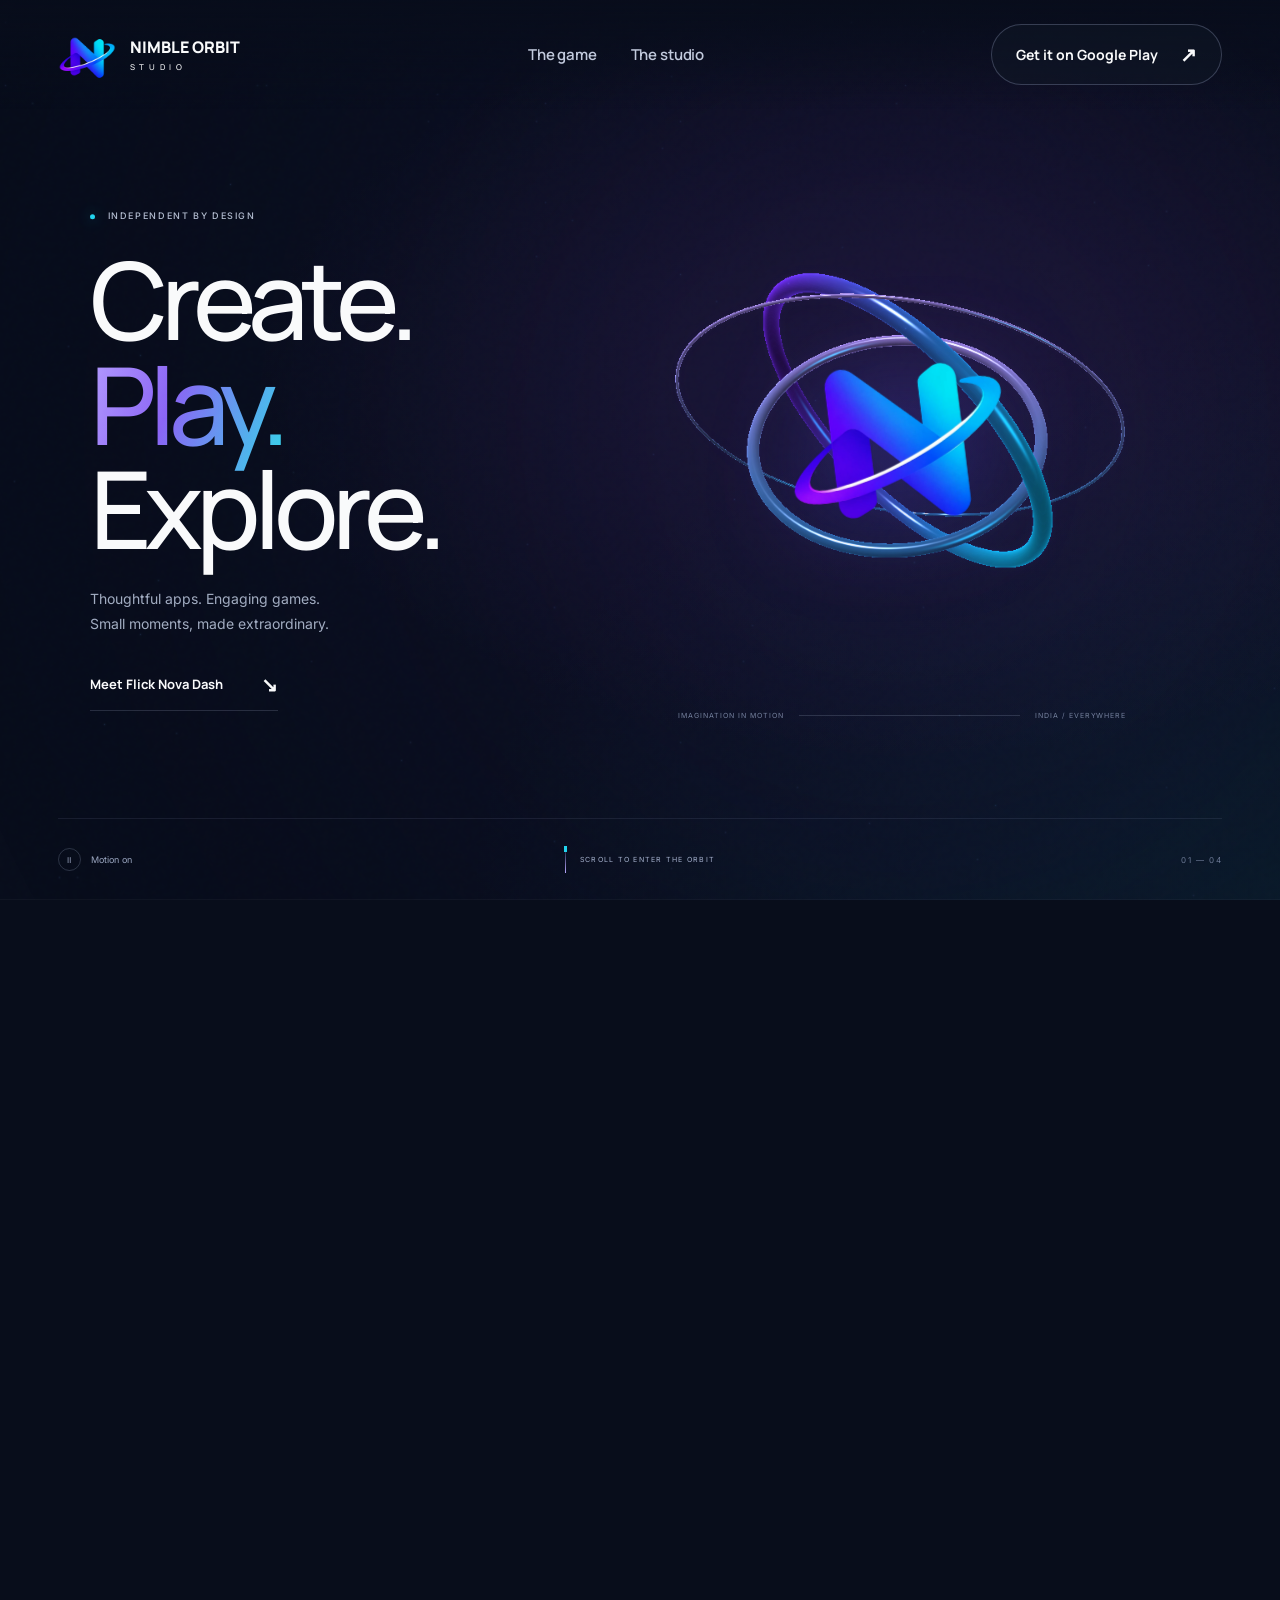
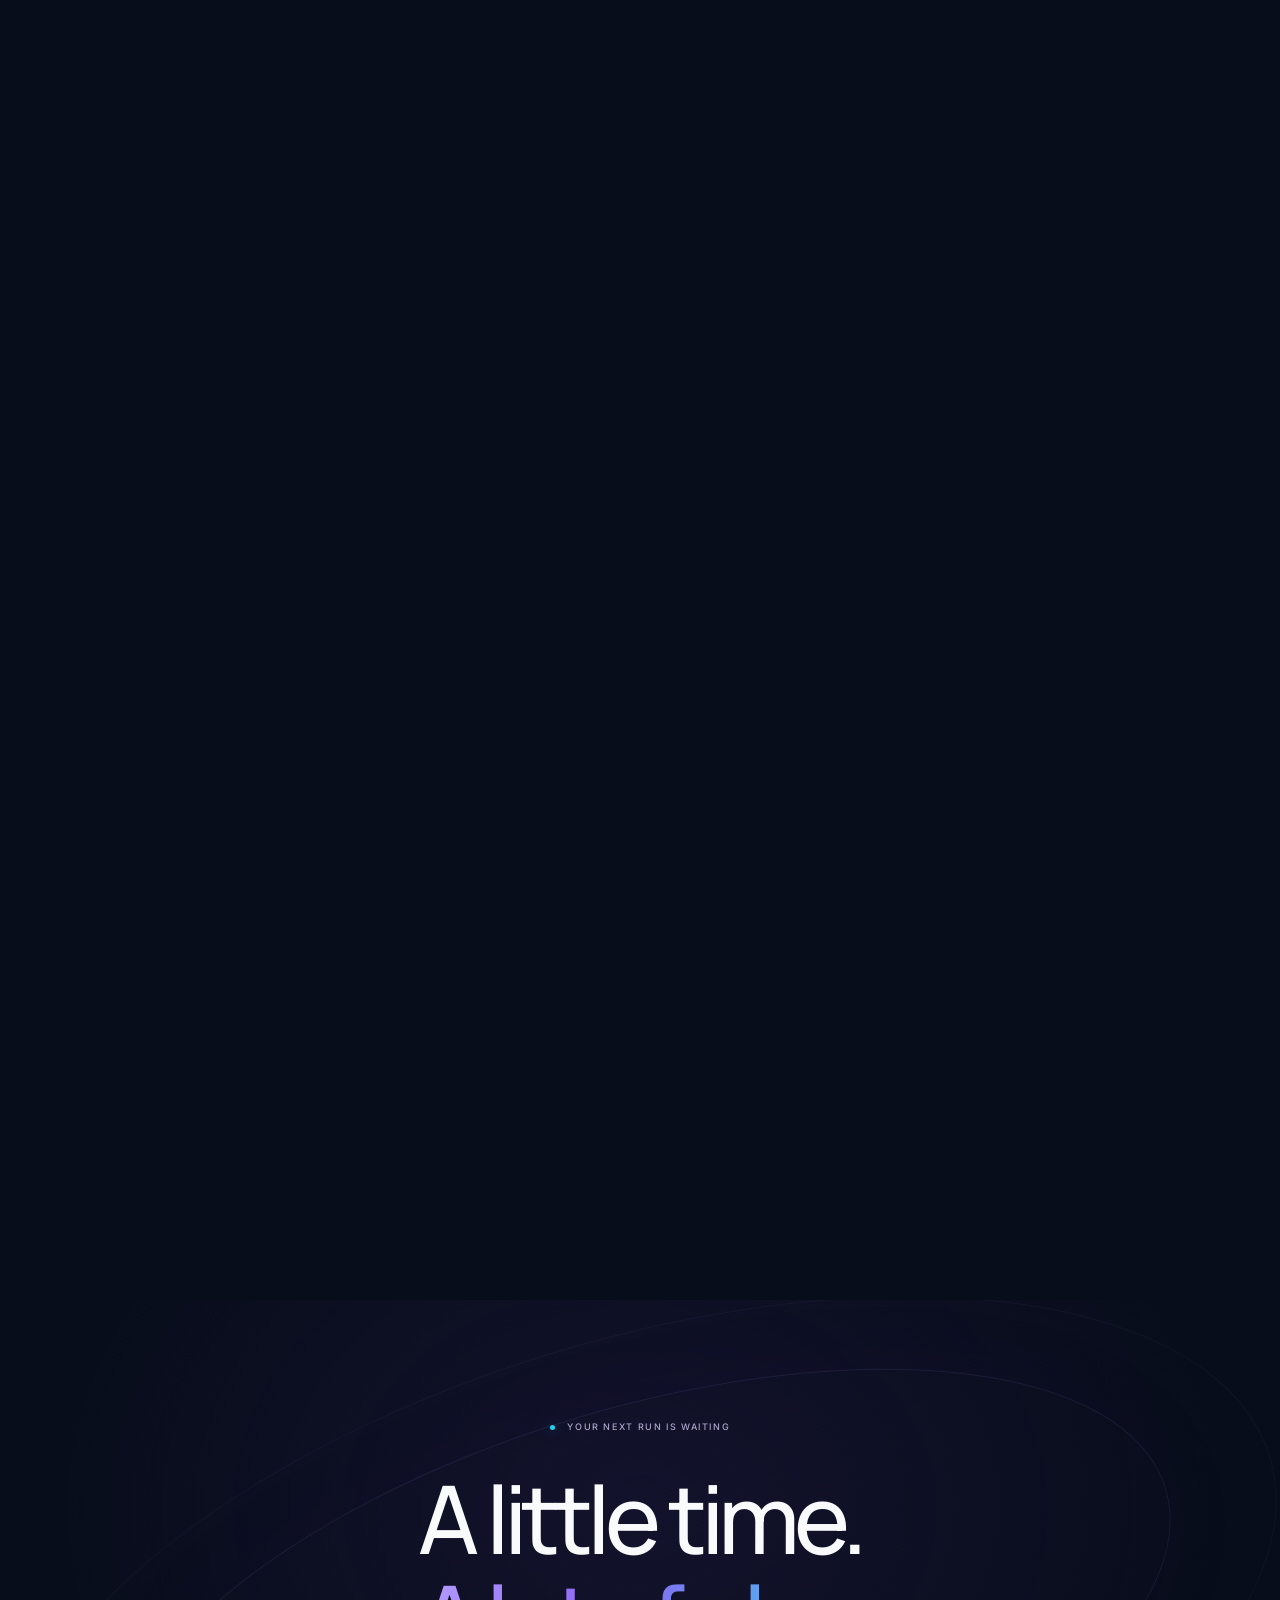
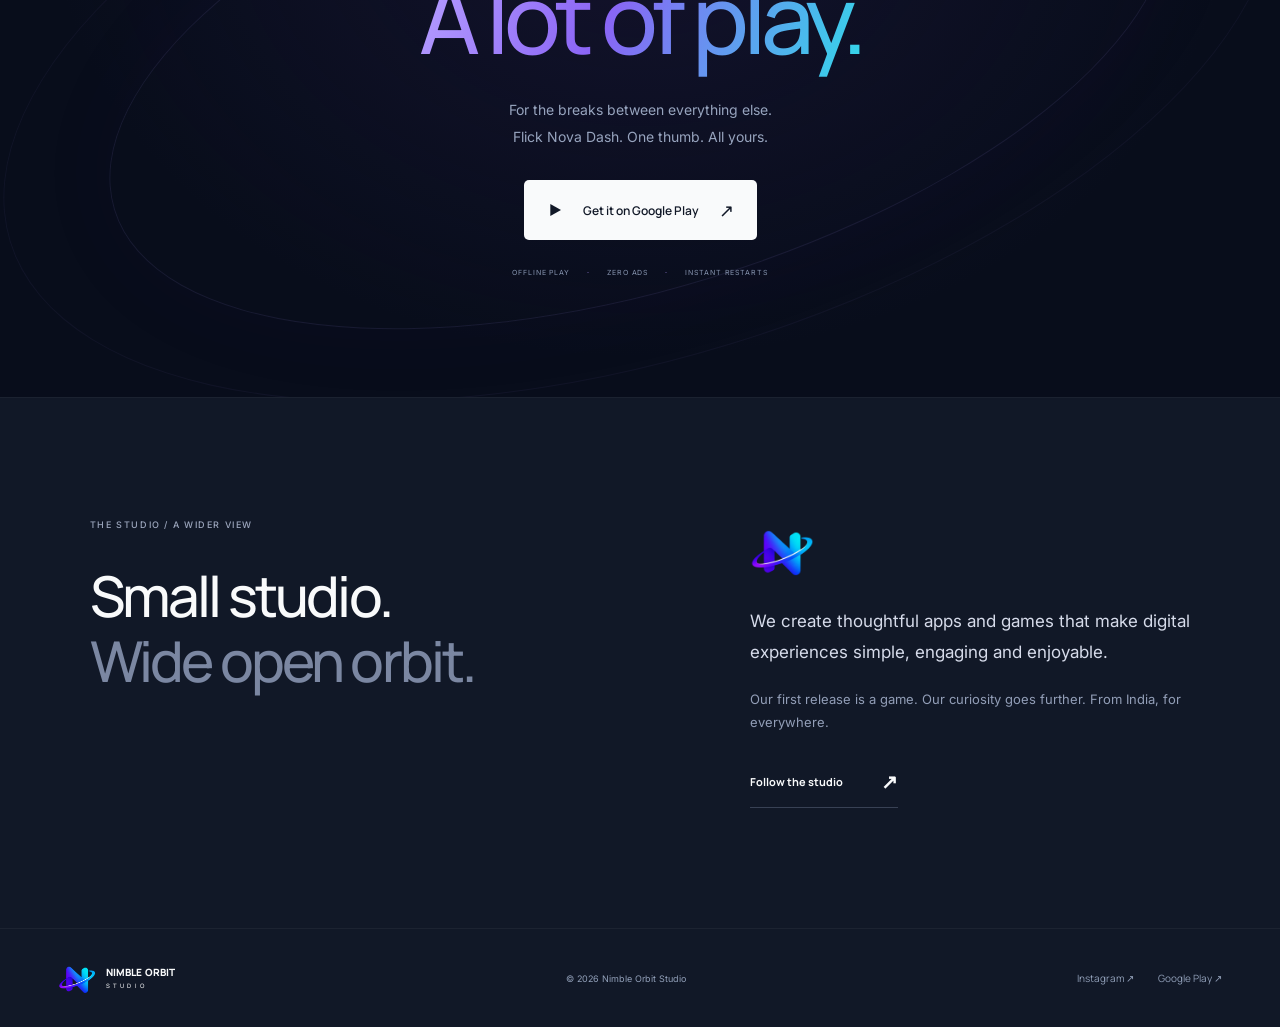
==== commit 8885ddee: "Add search engine indexing metadata" ====
--- a/index.html
+++ b/index.html
@@ -2,11 +2,24 @@
 <html lang="en">
 <head>
 <meta charset="utf-8"><meta name="viewport" content="width=device-width,initial-scale=1">
-<title>Nimble Orbit Studio — Create. Play. Explore.</title>
-<meta name="description" content="Thoughtful apps. Engaging games. Enter the orbit and discover Flick Nova Dash, our one-thumb offline arcade game for Android.">
+<title>Nimble Orbit Studio | Apps & Games by the Makers of Flick Nova Dash</title>
+<meta name="description" content="Nimble Orbit Studio creates thoughtful apps and engaging games. Discover Flick Nova Dash, a fast one-thumb offline arcade game for Android.">
+<meta name="robots" content="index,follow,max-image-preview:large">
+<link rel="canonical" href="https://nimbleorbitstudio.com/">
+<meta property="og:type" content="website">
+<meta property="og:site_name" content="Nimble Orbit Studio">
+<meta property="og:title" content="Nimble Orbit Studio | Apps & Games">
+<meta property="og:description" content="Discover Flick Nova Dash, a fast one-thumb offline arcade game from Nimble Orbit Studio.">
+<meta property="og:url" content="https://nimbleorbitstudio.com/">
+<meta property="og:image" content="https://nimbleorbitstudio.com/assets/story-poster.jpg">
+<meta name="twitter:card" content="summary_large_image">
+<meta name="twitter:title" content="Nimble Orbit Studio | Apps & Games">
+<meta name="twitter:description" content="Thoughtful apps. Engaging games. Meet Flick Nova Dash for Android.">
+<meta name="twitter:image" content="https://nimbleorbitstudio.com/assets/story-poster.jpg">
 <meta name="theme-color" content="#111827"><link rel="icon" href="assets/orbit-symbol.webp">
 <link rel="preconnect" href="https://fonts.googleapis.com"><link rel="preconnect" href="https://fonts.gstatic.com" crossorigin>
 <link href="https://fonts.googleapis.com/css2?family=Inter:wght@400;500;600&family=Manrope:wght@400;500;600;700;800&display=swap" rel="stylesheet">
+<script type="application/ld+json">{"@context":"https://schema.org","@graph":[{"@type":"Organization","@id":"https://nimbleorbitstudio.com/#organization","name":"Nimble Orbit Studio","url":"https://nimbleorbitstudio.com/","logo":"https://nimbleorbitstudio.com/assets/orbit-symbol.webp","sameAs":["https://www.instagram.com/nimbleorbitstudio/"]},{"@type":"WebSite","@id":"https://nimbleorbitstudio.com/#website","url":"https://nimbleorbitstudio.com/","name":"Nimble Orbit Studio","description":"Thoughtful apps and engaging games by Nimble Orbit Studio.","publisher":{"@id":"https://nimbleorbitstudio.com/#organization"}},{"@type":["SoftwareApplication","VideoGame"],"@id":"https://nimbleorbitstudio.com/#flick-nova-dash","name":"Flick Nova Dash","applicationCategory":"GameApplication","operatingSystem":"Android","url":"https://nimbleorbitstudio.com/","downloadUrl":"https://play.google.com/store/apps/details?id=com.nimbleorbit.flicknovadash","image":"https://nimbleorbitstudio.com/assets/game-icon.jpg","description":"Flick Nova Dash is a fast one-thumb offline arcade game for Android with quick runs, combo streaks, and zero ads.","publisher":{"@id":"https://nimbleorbitstudio.com/#organization"},"offers":{"@type":"Offer","price":"0","priceCurrency":"USD"}}]}</script>
 <link rel="stylesheet" href="styles.css"><script src="app.js" defer></script>
 </head>
 <body class="motion-off">
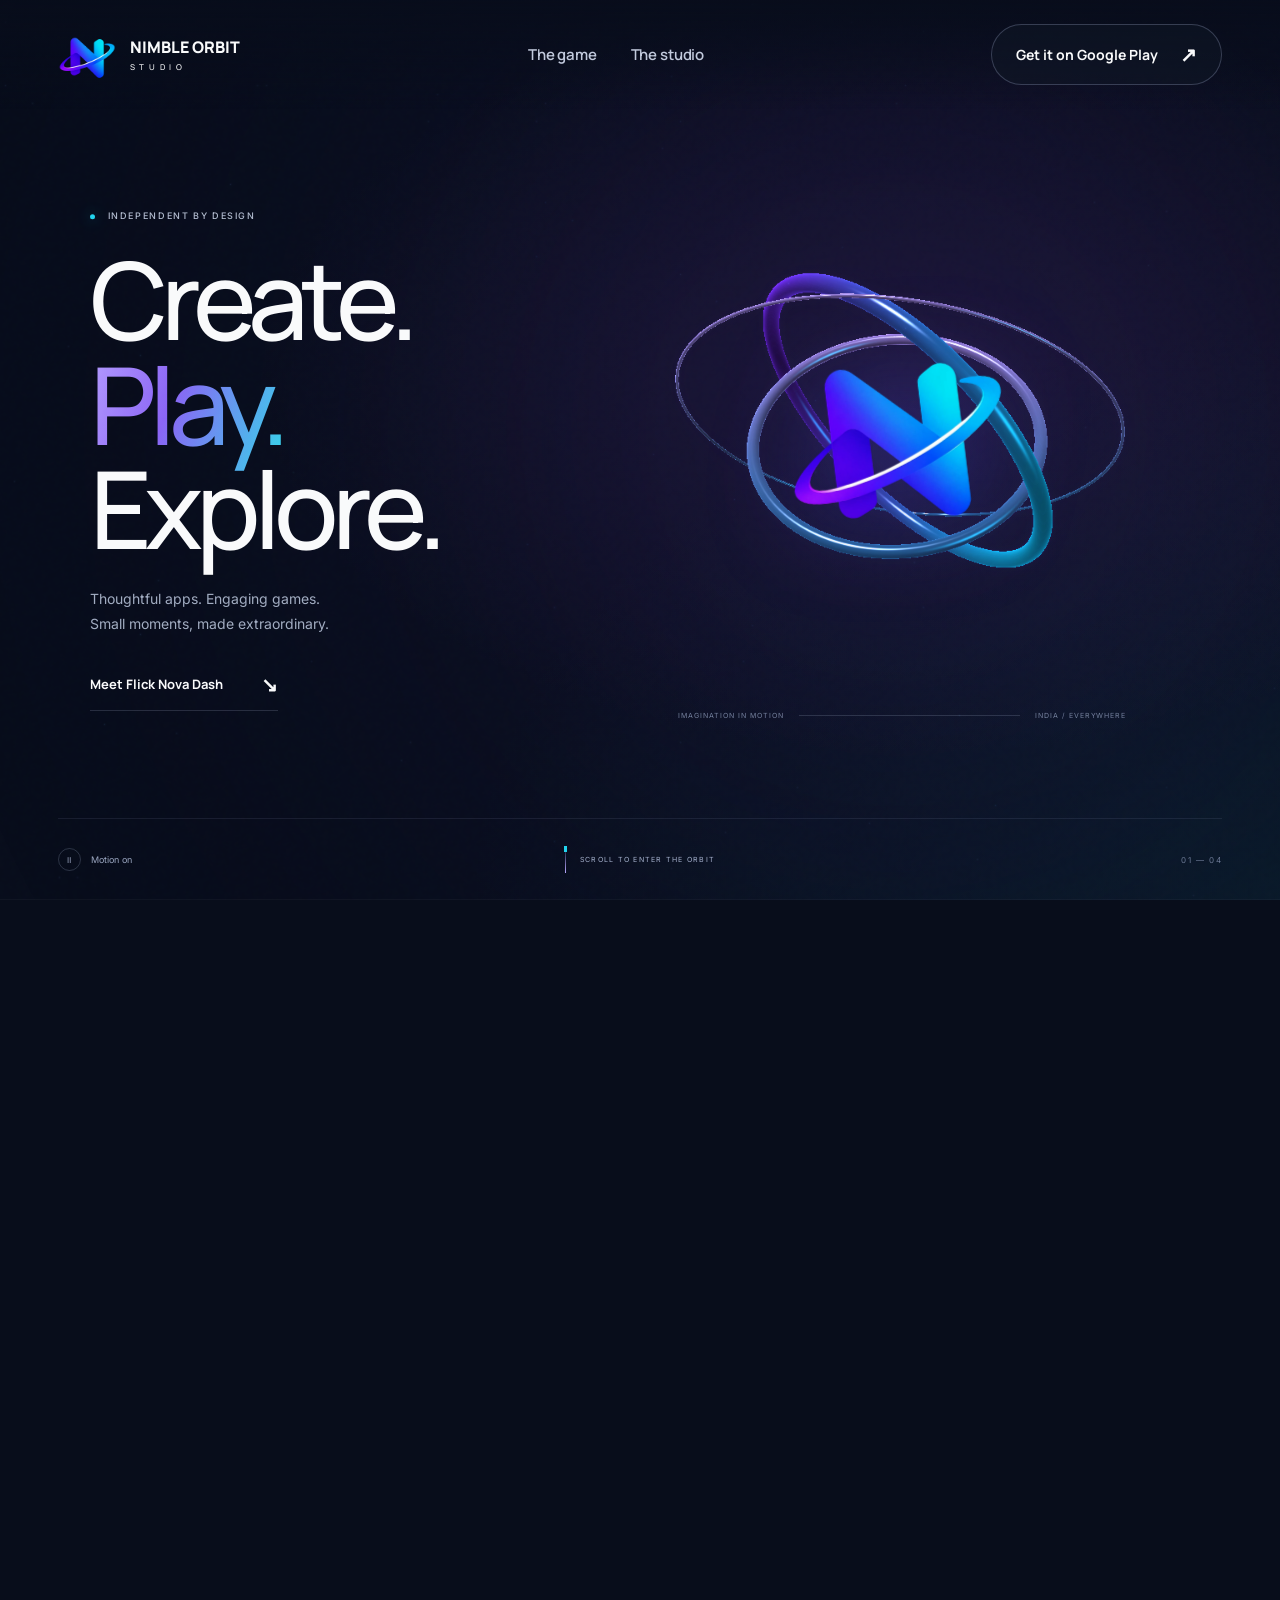
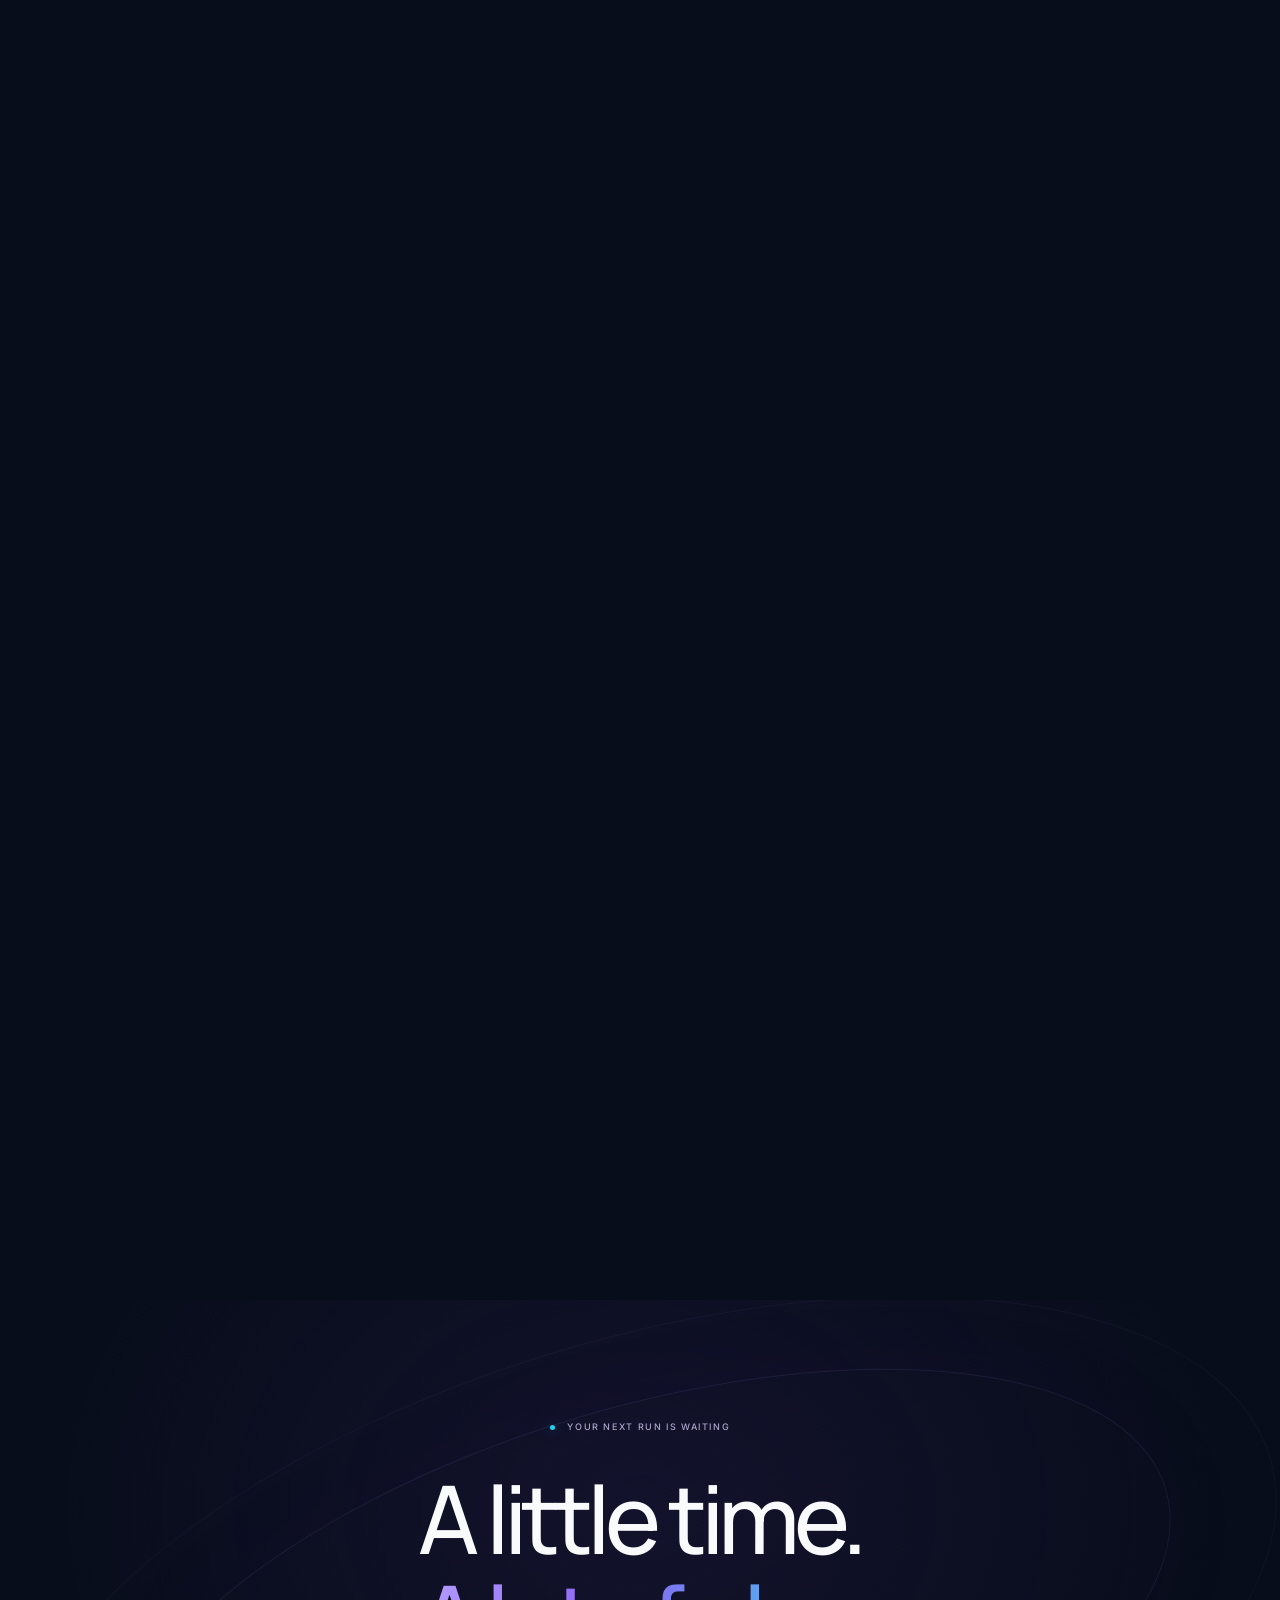
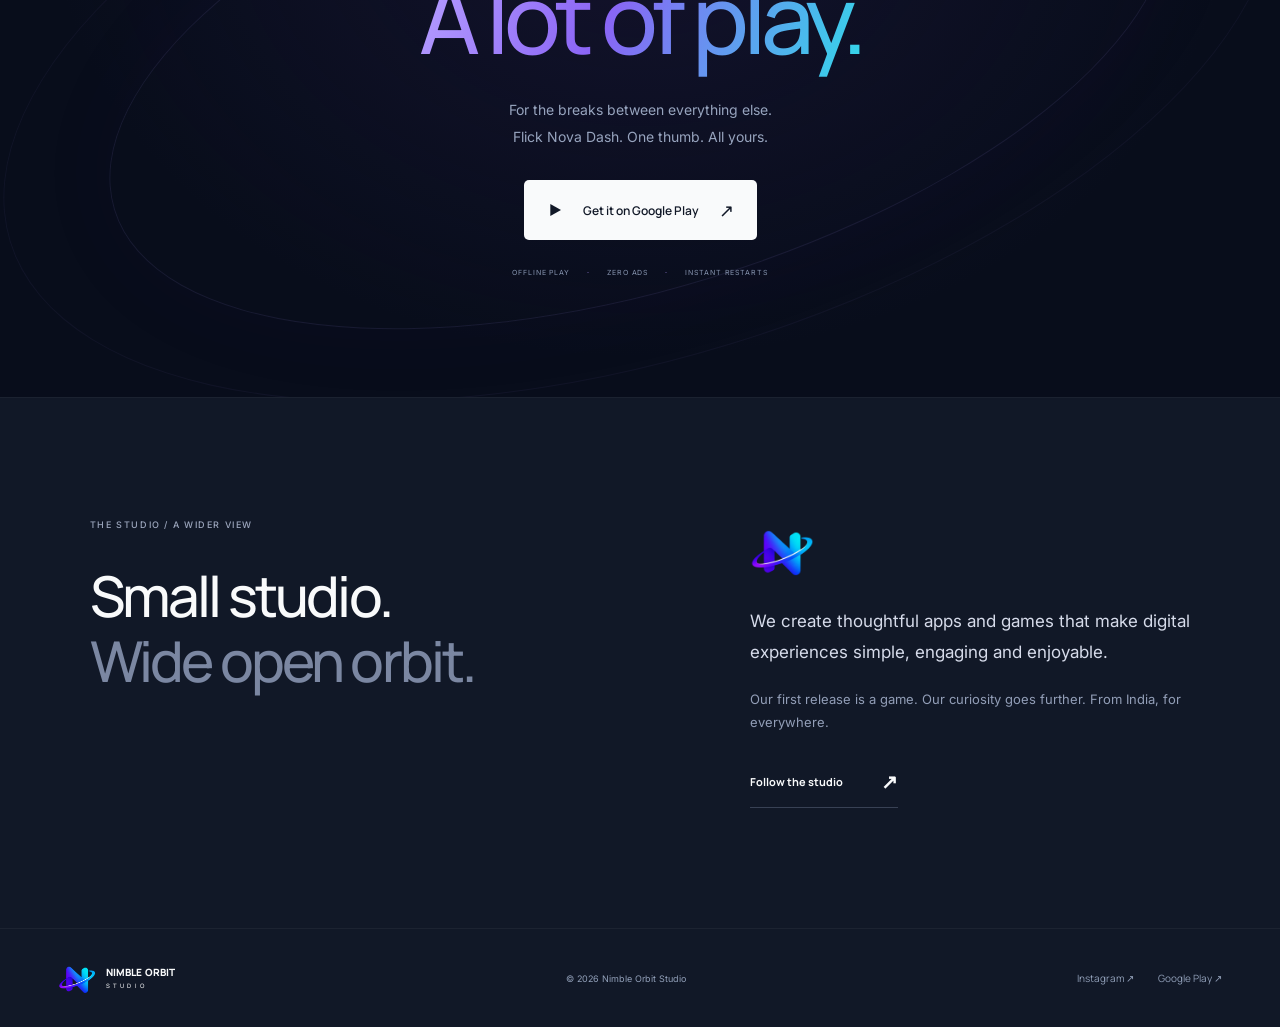
==== commit d0074c25: "Add Google Analytics tag" ====
--- a/index.html
+++ b/index.html
@@ -19,6 +19,13 @@
 <meta name="theme-color" content="#111827"><link rel="icon" href="assets/orbit-symbol.webp">
 <link rel="preconnect" href="https://fonts.googleapis.com"><link rel="preconnect" href="https://fonts.gstatic.com" crossorigin>
 <link href="https://fonts.googleapis.com/css2?family=Inter:wght@400;500;600&family=Manrope:wght@400;500;600;700;800&display=swap" rel="stylesheet">
+<script async src="https://www.googletagmanager.com/gtag/js?id=G-LNV7FXSP4K"></script>
+<script>
+  window.dataLayer = window.dataLayer || [];
+  function gtag(){dataLayer.push(arguments);}
+  gtag('js', new Date());
+  gtag('config', 'G-LNV7FXSP4K');
+</script>
 <script type="application/ld+json">{"@context":"https://schema.org","@graph":[{"@type":"Organization","@id":"https://nimbleorbitstudio.com/#organization","name":"Nimble Orbit Studio","url":"https://nimbleorbitstudio.com/","logo":"https://nimbleorbitstudio.com/assets/orbit-symbol.webp","sameAs":["https://www.instagram.com/nimbleorbitstudio/"]},{"@type":"WebSite","@id":"https://nimbleorbitstudio.com/#website","url":"https://nimbleorbitstudio.com/","name":"Nimble Orbit Studio","description":"Thoughtful apps and engaging games by Nimble Orbit Studio.","publisher":{"@id":"https://nimbleorbitstudio.com/#organization"}},{"@type":["SoftwareApplication","VideoGame"],"@id":"https://nimbleorbitstudio.com/#flick-nova-dash","name":"Flick Nova Dash","applicationCategory":"GameApplication","operatingSystem":"Android","url":"https://nimbleorbitstudio.com/","downloadUrl":"https://play.google.com/store/apps/details?id=com.nimbleorbit.flicknovadash","image":"https://nimbleorbitstudio.com/assets/game-icon.jpg","description":"Flick Nova Dash is a fast one-thumb offline arcade game for Android with quick runs, combo streaks, and zero ads.","publisher":{"@id":"https://nimbleorbitstudio.com/#organization"},"offers":{"@type":"Offer","price":"0","priceCurrency":"USD"}}]}</script>
 <link rel="stylesheet" href="styles.css"><script src="app.js" defer></script>
 </head>
